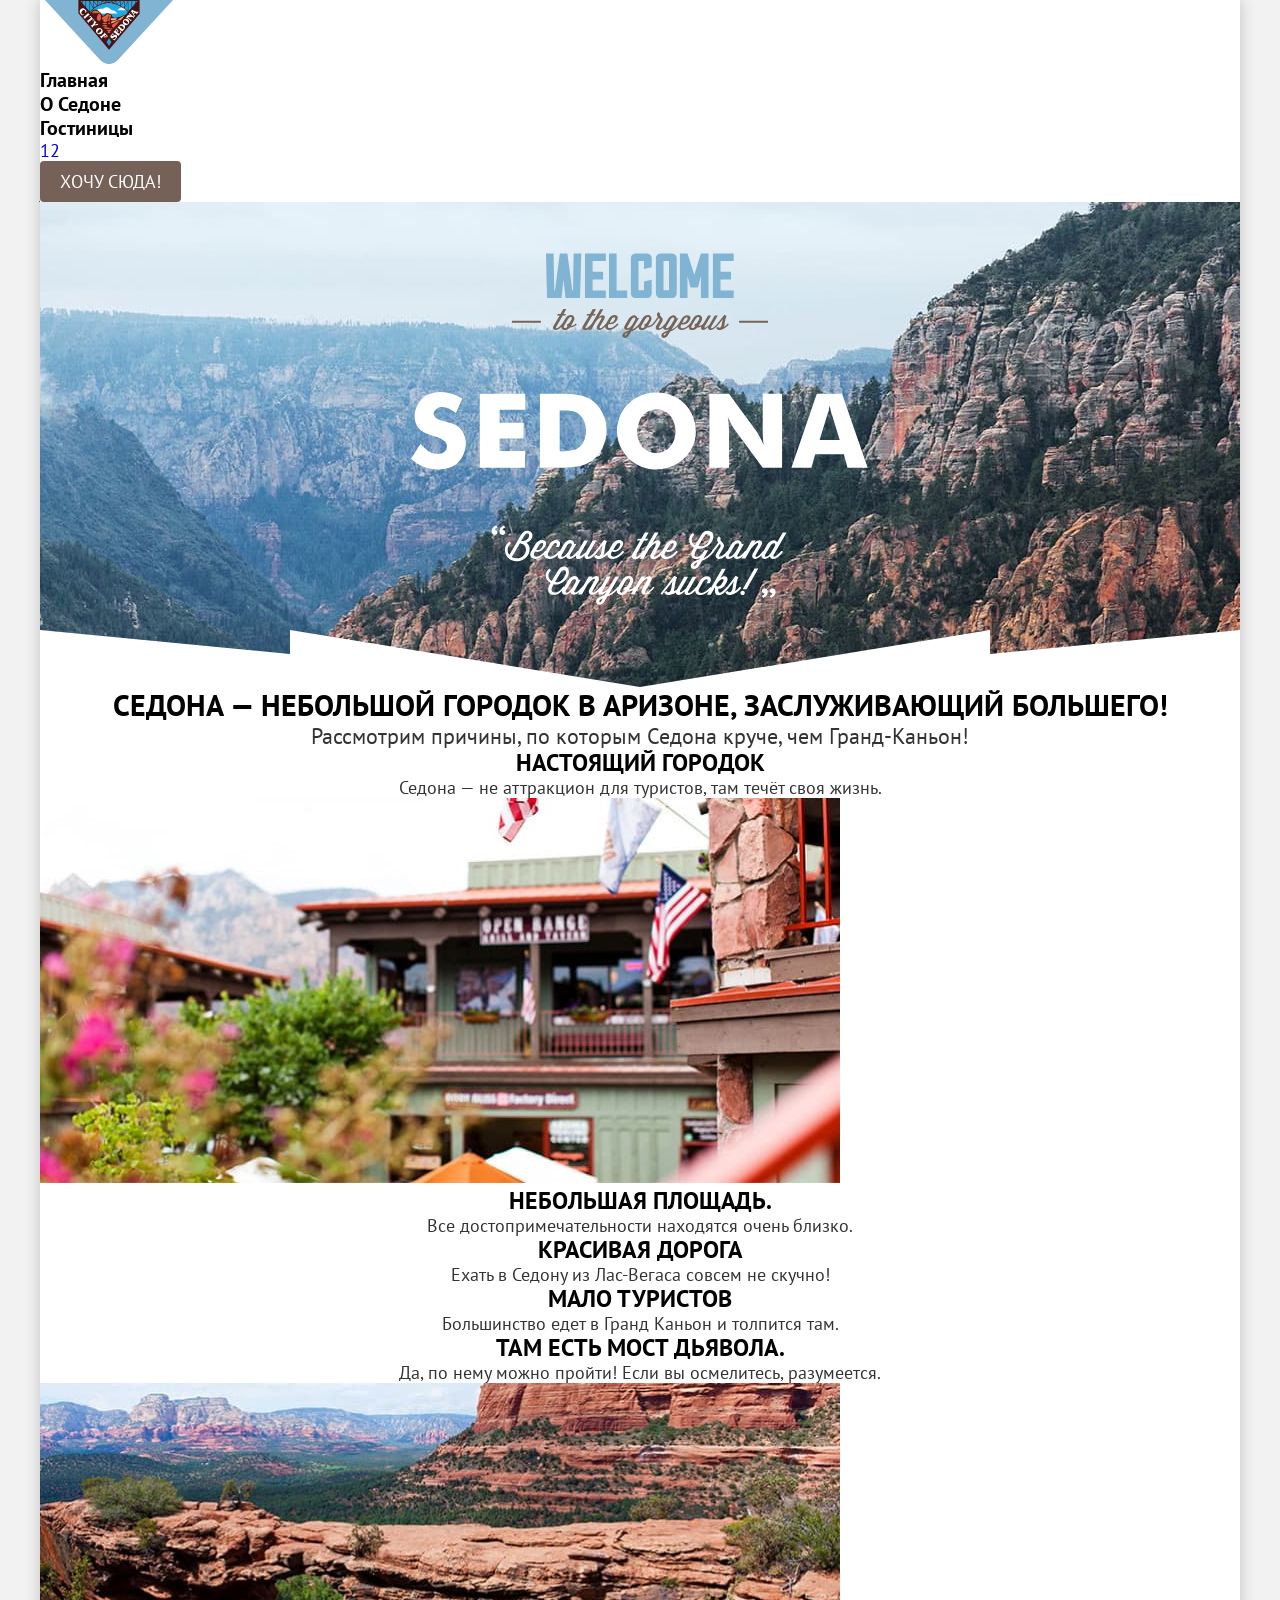
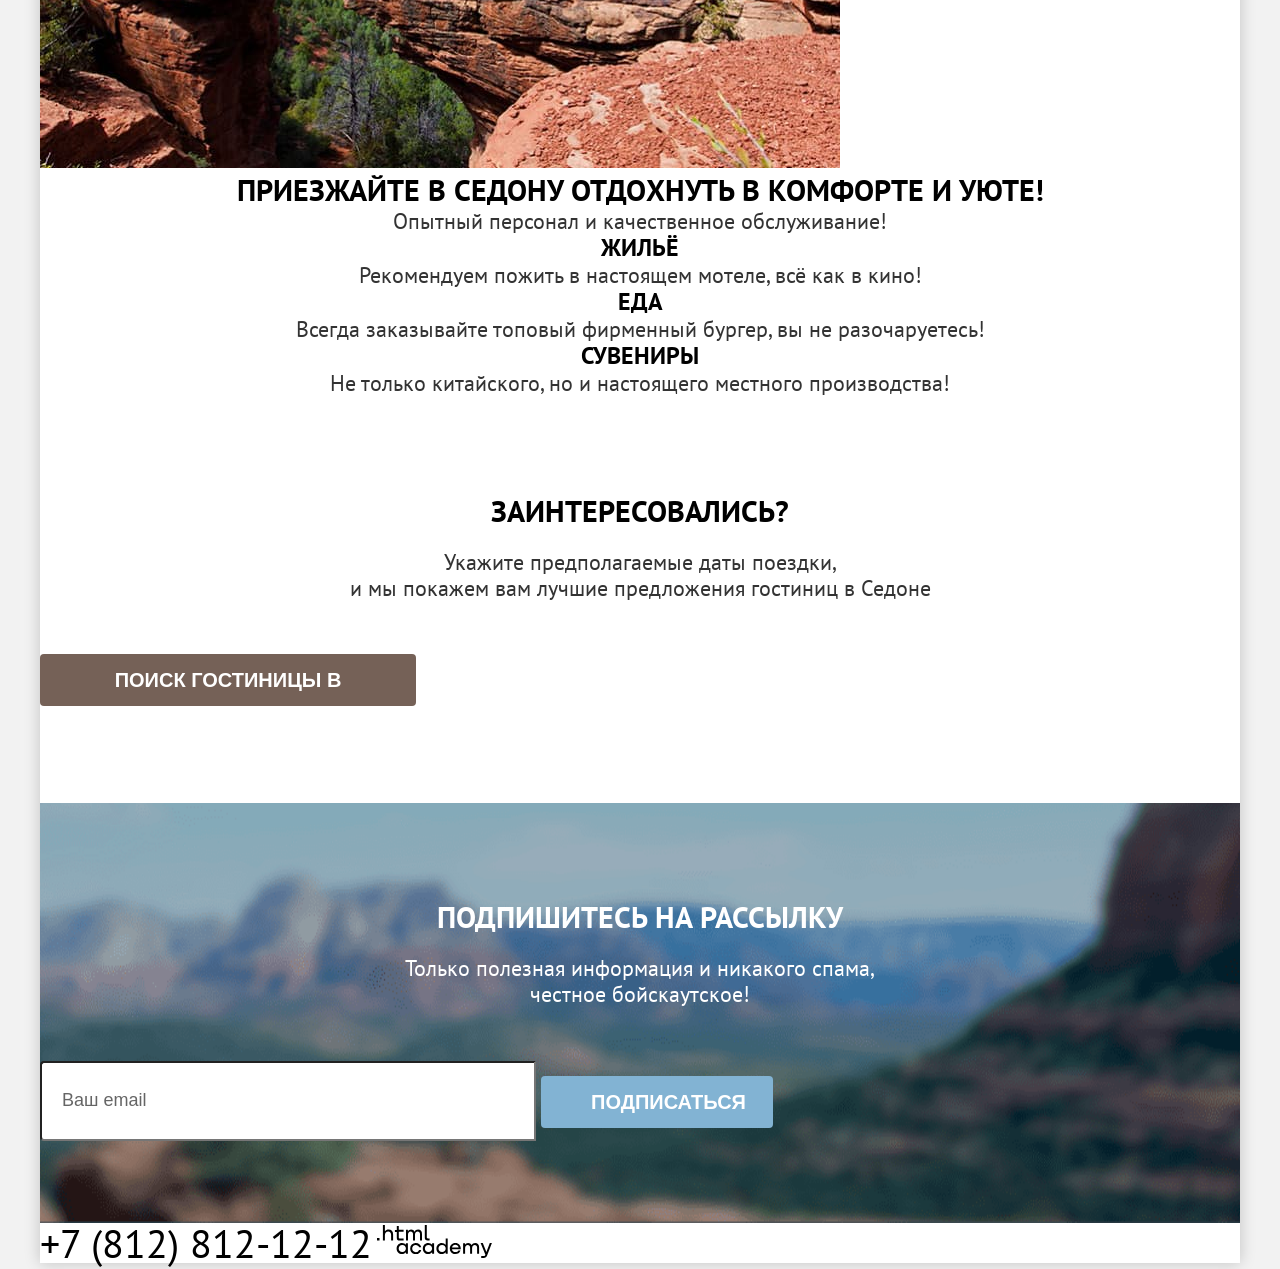
==== index.html @ 33a73e48 "Add files via upload Стилизация блоков секций hotel-search и subscribe" ====
<!DOCTYPE html>
<html lang="ru">

  <head>
    <meta charset="utf-8">
    <title>HTML Academy: Седона</title>
    <link rel="stylesheet" href="styles/styles.css">

  </head>

  <body>
    <div class="container">
      <header class="page-header">
        <a class="navigation-logo" href="index.html">
          <img src="images/logo.svg" width="138" height="64" alt="Логотип сайта.Перейти на главную страницу.">
        </a>
        <nav class="page-navigation">
          <ul class="page-navigation-list">
            <li class="page-navigation-item">
              <a href="#" class="page-navigation-link navigation-link-current">Главная</a>
            </li>
            <li class="page-navigation-item">
              <a href="#about-sedona" class="page-navigation-link"> О Седоне</a>
            </li>
            <li class="page-navigation-item">
              <a href="catalog.html" class="page-navigation-link">Гостиницы</a>
            </li>
          </ul>
        </nav>

        <nav class="page-navigation-user">
          <ul class="page-navigation-user-list">
            <li class="page-navigation-user-item">
              <a href="#" class="page-navigation-user-link">
                <span class="visually-hidden">
                  Поиск
                </span>
              </a>
            </li>
            <li class="page-navigation-user-item">
              <a href="#" class="page-navigation-user-link">
                <span class="visually-hidden">
                  Избранное
                </span>
                12 </a>
            </li>
            <li class="page-navigation-user-item">
              <a href="#" class="page-navigation-user-link button button-all">
                <span class="visually-hidden">
                  Ссылка </span> Хочу сюда!</a>
            </li>
          </ul>
        </nav>
      </header>

      <main class="main-index">
        <h1 class="visually-hidden">Туризм в городе Седона</h1>
        <section class="hero">
          <img class="hero-image" src="images/welcome.svg" width="458" height="352"
            alt="Приветствие гостей города Седона">

        </section>

        <section class="advantages" id="about-sedona">
          <h2 class="block-title"> Седона — небольшой городок в Аризоне,
            заслуживающий большего!</h2>
          <p class="advantages-intro">Рассмотрим причины, по которым Седона круче, чем Гранд-Каньон!</p>
          <ul class="advantages-list">
            <li class="advantages-item">
              <h3 class="block-subtitle">Настоящий городок</h3>
              <p class="advantages-text">Седона — не аттракцион для туристов, там течёт своя жизнь.</p>
              <img src="images/photo-1.jpg" width="800" height="385" alt="Административное здание">
            </li>
            <li class="advantages-item">
              <h3 class="block-subtitle">Небольшая
                площадь.</h3>
              <p class="advantages-text">Все достопримечательности находятся очень близко.</p>
            </li>

            <li class="advantages-item">
              <h3 class="block-subtitle">Красивая
                дорога</h3>
              <p class="advantages-text">Ехать в Седону из Лас-Вегаса совсем не скучно!</p>
            </li>

            <li class="advantages-item">
              <h3 class="block-subtitle">Мало
                туристов</h3>
              <p class="advantages-text">Большинство едет в Гранд Каньон и толпится там.</p>
            </li>

            <li class="advantages-item">
              <h3 class="block-subtitle"> Там есть
                мост дьявола.</h3>
              <p class="advantages-text">Да, по нему можно пройти! Если вы осмелитесь, разумеется.</p>
              <img src="images/photo-2.jpg" width="800" height="385" alt="Участок каньона">
            </li>
          </ul>
        </section>

        <section class="services">
          <h2 class="block-title">Приезжайте в Седону отдохнуть в комфорте и уюте!</h2>
          <p class="services-text">Опытный персонал и качественное обслуживание!</p>
          <ul class="services-list">
            <li class="services-item">
              <h3 class="block-subtitle">Жильё</h3>
              <p class="services-text">Рекомендуем пожить в настоящем мотеле,
                всё как в кино! </p>
            </li>
            <li class="services-item">
              <h3 class="block-subtitle">Еда</h3>
              <p class="services-text">Всегда заказывайте
                топовый фирменный бургер, вы не разочаруетесь! </p>
            </li>
            <li class="services-item">
              <h3 class="block-subtitle">Сувениры </h3>
              <p class="services-text">Не только китайского,
                но и настоящего местного производства! </p>
            </li>
          </ul>
        </section>

        <section class="hotel-search">
          <h2 class="block-title hotel-title">Заинтересовались?</h2>
          <p class="hotel-search-text">Укажите предполагаемые даты поездки, <br> и мы покажем вам лучшие предложения
            гостиниц
            в Седоне</p>

          <button class="open-modal button" type="button">Поиск гостиницы в Седоне</button>
        </section>

        <section class="subscribe">
          <h2 class="block-title subscribe-title">Подпишитесь на рассылку</h2>
          <p class="subscribe-text">Только полезная информация и никакого спама, <br> честное бойскаутское!</p>
          <form class="subscribe-form" action="https://echo.htmlacademy.ru/" method="post">
            <input class="form-input" type="email" name="email" placeholder="Ваш email" required>
            <button class="button button-primary" type="submit"> <span class="subscribe-button-text">Подписаться</span>
            </button>
          </form>
        </section>
      </main>

      <footer class="main-footer">
        <ul class="social-list">
          <li class="social-item">
            <a href="https://vk.com/htmlacademy"> <span class="visually-hidden">Vkontakte</span></a>
          </li>
        </ul>
        <ul class="social-list">
          <li class="social-item">
            <a href="https://t.me/htmlacademy"> <span class="visually-hidden">Telegram</span></a>
          </li>
        </ul>
        <ul class="social-list">
          <li class="social-item">
            <a href="https://www.youtube.com/user/htmlacademyru"> <span class="visually-hidden">Youtube</span></a>
          </li>
        </ul>
        <a href="tel:+78128121212" class="phone-link">
          <span class="visually-hidden">Позвонить</span>+7 (812) 812-12-12</a>
        <a href="https://htmlacademy.ru/" class="logo-link"> <span class="visually-hidden">Логотип htmlacadem</span>
          <img src="images/html_academy.svg" width="115" height="33" alt="Логотип htmlacadem"></a>

      </footer>
    </div>
  </body>

</html>
---- styles/styles.css ----
@font-face {
  font-family: "PT Sans";
  font-weight: 400;
  font-style: normal;
  src: url("../fonts/ptsans-400.woff2") format("woff2");
  font-display: swap;
}

@font-face {
  font-family: "PT Sans";
  font-weight: 700;
  font-style: normal;
  src: url("../fonts/ptsans-700.woff2") format("woff2");
  font-display: swap;
}

.visually-hidden {
  position: absolute;
  width: 1px;
  height: 1px;
  margin: -1px;
  padding: 0;
  overflow: hidden;
  border: 0;
}

.button {
  background-color: #756157;
  color: #ffffff;
  display: inline-block;
  text-decoration: none;
  border: none;
  border-radius: 4px;
  text-transform: uppercase;
  padding: 10px 20px;
}

body {
  margin: 0;
  padding: 0;
  font-family: "PT Sans", Arial, sans-serif;
  font-size: 18px;
  line-height: 21px;
  font-weight: 400;
  background-color: #f2f2f2;
}

.container {
  background-color: #ffffff;
  width: 1200px;
  margin-left: auto;
  margin-right: auto;
  box-shadow: 0 0 15px 0 rgba(0, 0, 0, 0.2);
}

.page-header {}

.navigation-logo {}

.page-navigation {}

.page-navigation-list {
  margin: 0;
  padding: 0;
  list-style: none;
  font-weight: 700;
  font-size: 20px;
  line-height: 24px;
}

.page-navigation-item {}

.page-navigation-link {
  text-decoration: none;
  color: #000000;
}

.navigation-link-current {}

.page-navigation-user {}

.page-navigation-user-list {
  margin: 0;
  padding: 0;
  list-style: none;
}

.page-navigation-user-item {}

.page-navigation-user-link {
  text-decoration: none;
}

.main-index {}

.hero {
  background-color: #2e4858;
  background-image: url("../images/divider.svg"), url("../images/index-background.jpg");
  background-size: 100% auto, cover;
  background-repeat: no-repeat;
  background-position: left 0 bottom 0, 0 0;
  padding-top: 51px;
  padding-bottom: 82px;
  min-height: 485px;
  box-sizing: border-box;
}

.hero-image {
  display: block;
  margin: 0 auto;
}

.advantages {}

.block-title {
  margin: 0;
  padding: 0;
  font-weight: 700;
  font-size: 30px;
  line-height: 36px;
  letter-spacing: 0;
  text-align: center;
  text-transform: uppercase;
  color: #000000;
}

.subscribe .block-title {}

.advantages-intro {
  margin: 0;
  padding: 0;
  list-style: none;
  font-weight: 400;
  font-size: 22px;
  line-height: 26px;
  text-align: center;
  color: #333333;
}

.advantages-list {
  margin: 0;
  padding: 0;
  list-style: none;
}

.advantages-item {}

.block-subtitle {
  margin: 0;
  padding: 0;
  list-style: none;
  font-weight: 700;
  font-size: 24px;
  line-height: 28px;
  text-align: center;
  text-transform: uppercase;
  color: #000000;
}

.advantages-text {
  margin: 0;
  padding: 0;
  list-style: none;
  font-weight: 400;
  font-size: 18px;
  line-height: 21px;
  text-align: center;
  color: #333333;
}

.services {}

.services-list {
  margin: 0;
  padding: 0;
  list-style: none;
}

.services-item {}

.services-text {
  margin: 0;
  padding: 0;
  list-style: none;
  font-weight: 400;
  font-size: 22px;
  line-height: 26px;
  text-align: center;
  color: #333333;
}

.hotel-search {
  padding: 97px 0 0;
  padding-bottom: 97px;
  ;
}

.hotel-title {
  margin: 0 0 20px;
}

.hotel-search-text {
  margin: 0 98px;
  padding-bottom: 53px;
  list-style: none;
  font-weight: 400;
  font-size: 22px;
  line-height: 26px;
  text-align: center;
  color: #333333;
}

.open-modal {
  font-weight: 700;
  font-size: 20px;
  line-height: 36px;
  text-align: center;
  vertical-align: middle;
  text-transform: uppercase;
  width: 376px;
  height: 52px;
  padding-top: 8px;
  padding-right: 50px;
  padding-bottom: 8px;
  padding-left: 50px;
  opacity: 1;
  top: 162px;
  left: 108px;
}

.subscribe {
  background-color: #2e4858;
  background-image: url("../images/subscribe.png");
  background-size: 100% 100%;
  background-repeat: no-repeat;
  background-position: 0 0;
  padding-top: 51px;
  padding-bottom: 82px;
  min-height: 415px;
  box-sizing: border-box;
}

.subscribe-title {
  padding: 45px;
  margin-bottom: -25px;
  color: #ffffff;
}

.subscribe-text {
  margin: 0;
  padding: 0;
  list-style: none;
  font-weight: 400;
  font-size: 22px;
  line-height: 26px;
  text-align: center;
  color: #ffffff;
  margin-bottom: 54px;
}

.subscribe-form {}

.form-input {
  width: 452px;
  height: 52px;
  padding-top: 12px;
  padding-right: 20px;
  padding-bottom: 12px;
  padding-left: 20px;
  opacity: 1;
  border-top-left-radius: 4px;
  border-bottom-left-radius: 4px;
  color: #f2f2f2;
}

.form-input::placeholder {
  color: #000000;
  font-size: 18px;
  line-height: 24px;
  width: 87px;
  height: 24px;
  opacity: 0.6;
}

.button-primary {
  background-color: #82b3d3;
  width: 232px;
  height: 52px;
  border-top-right-radius: 4px;
  border-bottom-right-radius: 4px;
  padding-top: 8px;
  padding-right: 50px;
  padding-bottom: 8px;
  padding-left: 50px;
  opacity: 1;
}

.subscribe-button-text {
  font-weight: 700;
  font-size: 20px;
  line-height: 36px;
  text-align: center;
  vertical-align: middle;
  text-transform: uppercase;
}

.main-footer {}

.social-list {
  margin: 0;
  padding: 0;
  list-style: none;
}

.social-item {}

.phone-link {
  font-weight: 400;
  font-size: 40px;
  line-height: 40px;
  text-align: center;
  text-transform: uppercase;
  text-decoration: none;
  color: #000000;
}

.logo-link {}
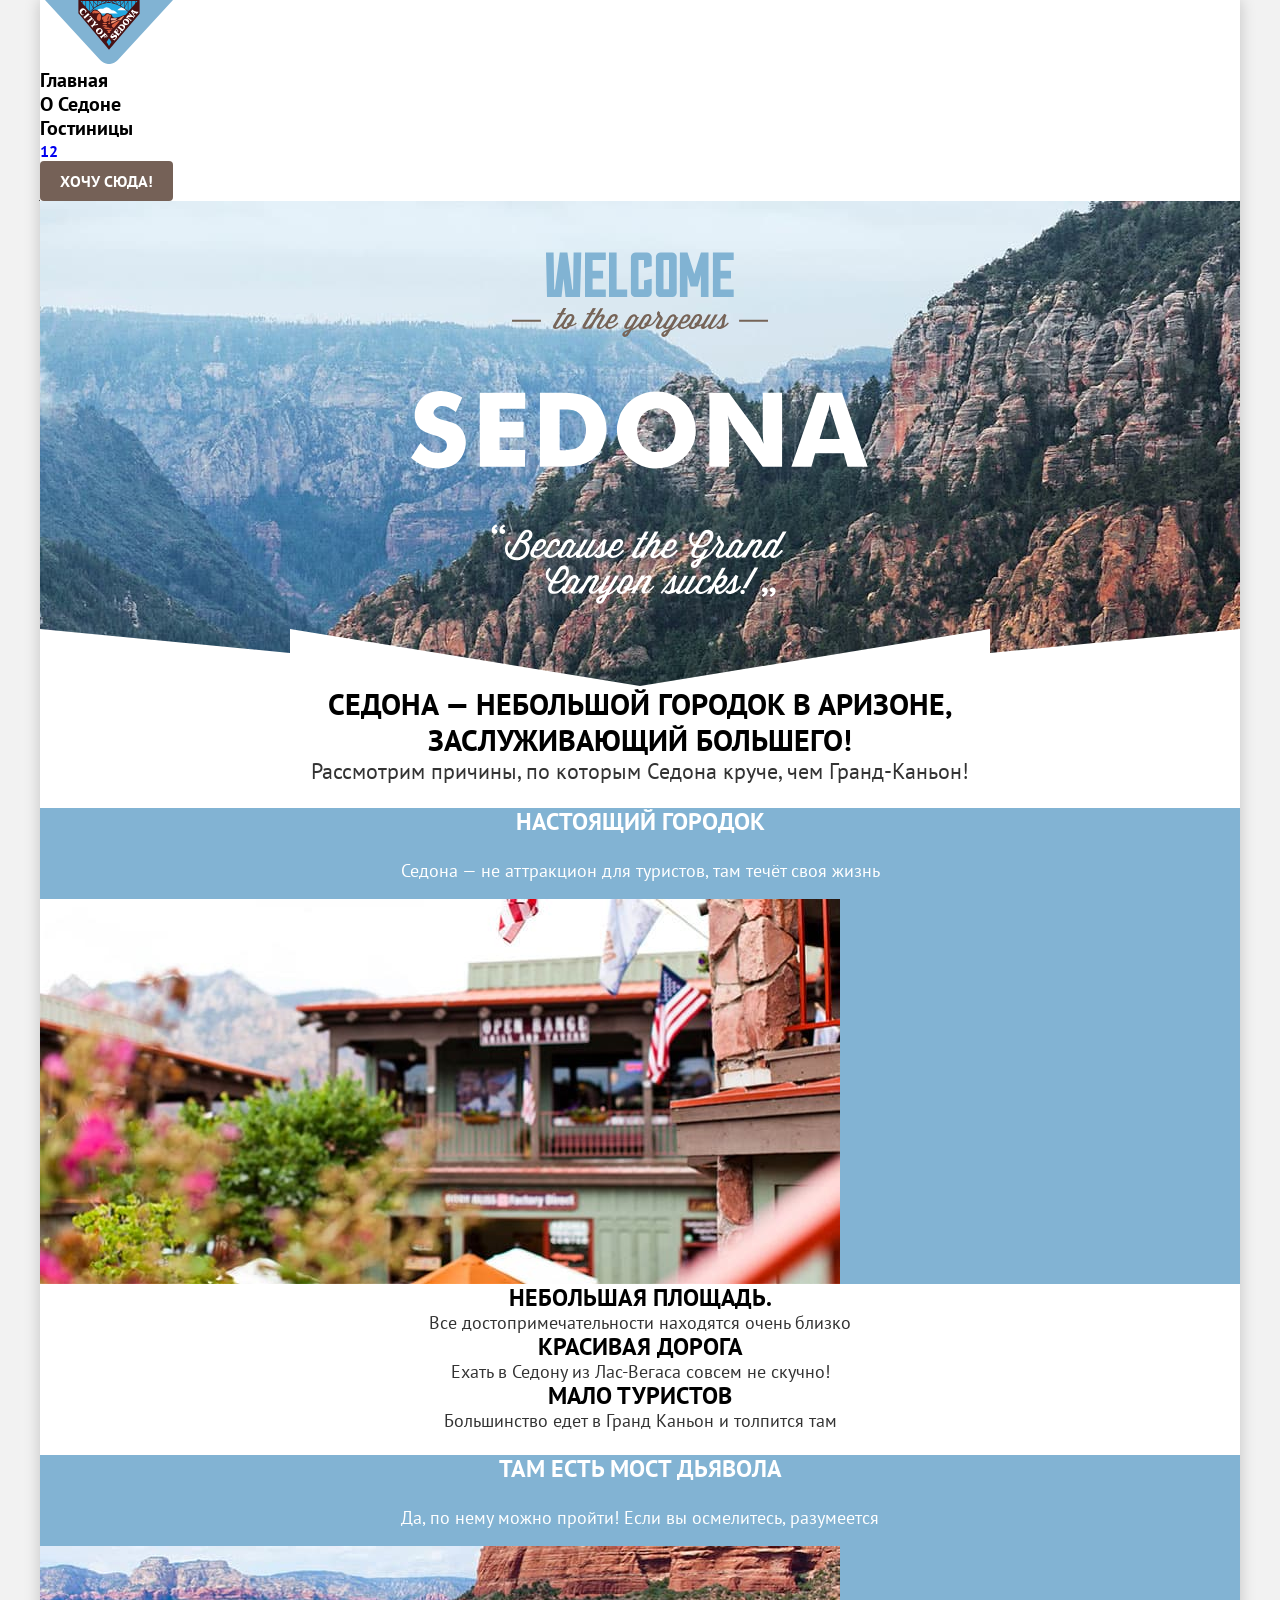
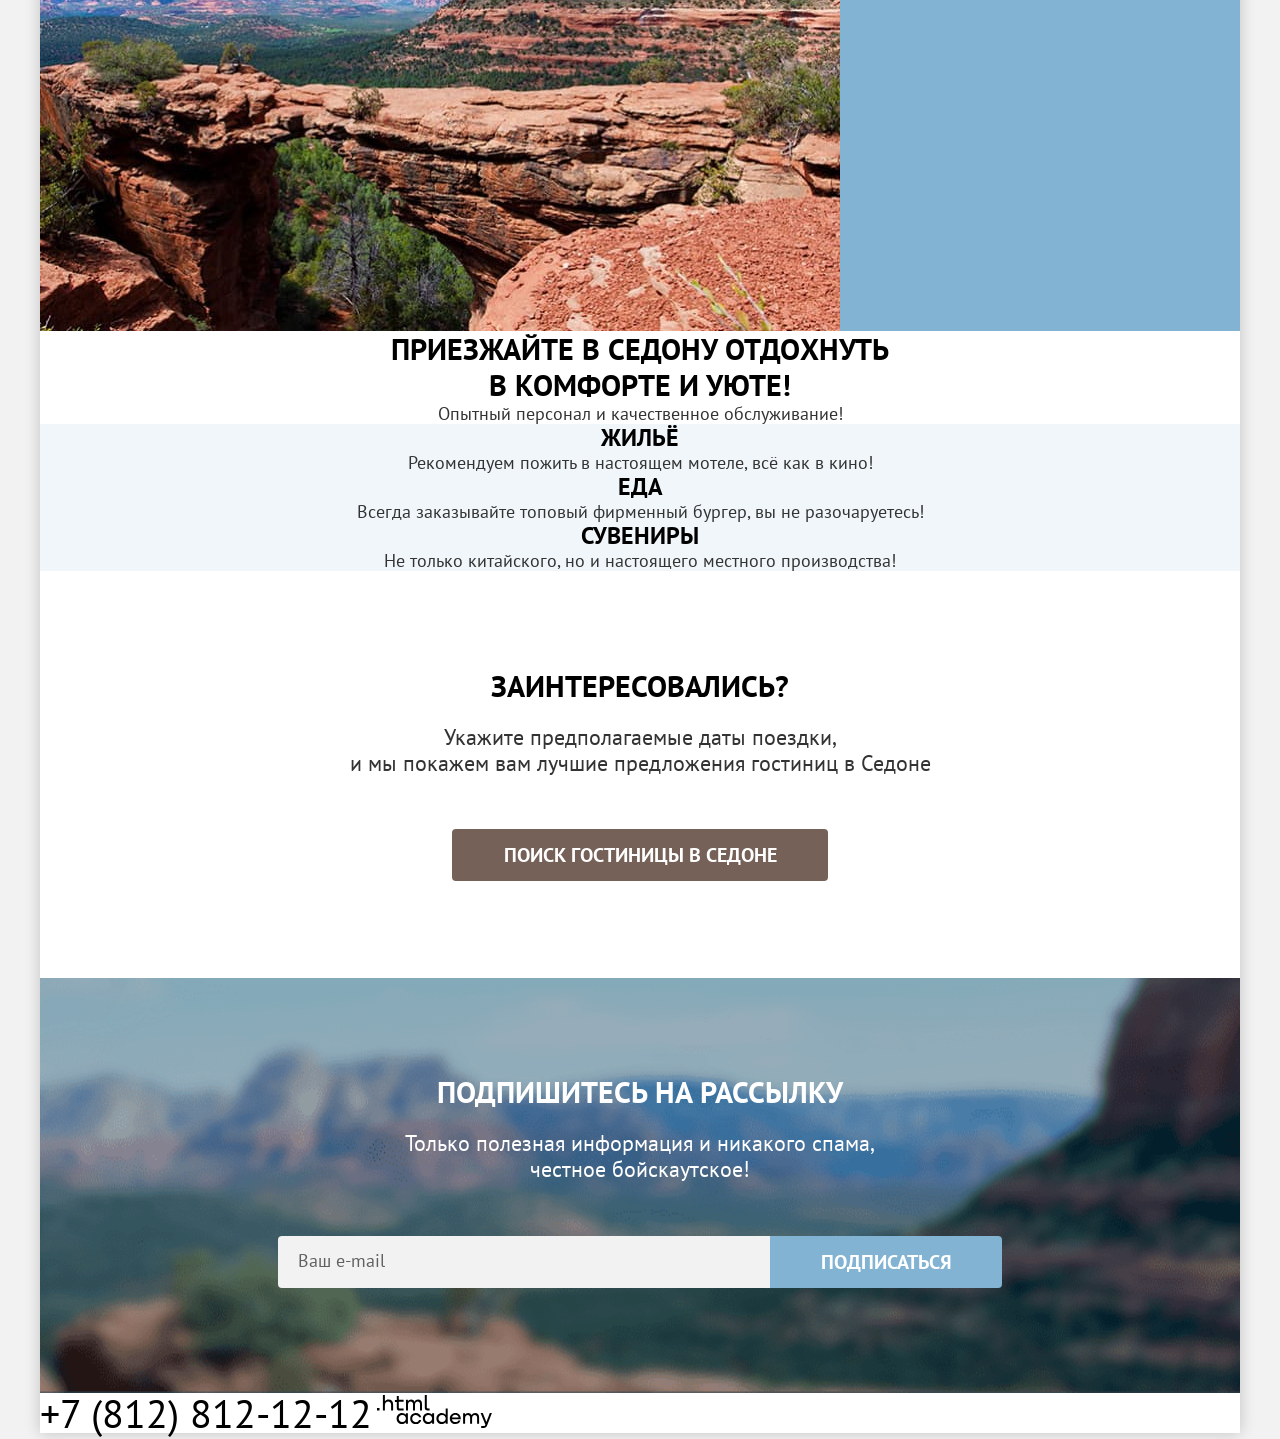
==== commit 58decf7b: "Базовая стилизация всех страниц" ====
--- a/index.html
+++ b/index.html
@@ -45,7 +45,7 @@
                 12 </a>
             </li>
             <li class="page-navigation-user-item">
-              <a href="#" class="page-navigation-user-link button button-all">
+              <a href="#" class="page-navigation-user-link button">
                 <span class="visually-hidden">
                   Ссылка </span> Хочу сюда!</a>
             </li>
@@ -53,28 +53,28 @@
         </nav>
       </header>
 
-      <main class="main-index">
+      <main class="main">
+
         <h1 class="visually-hidden">Туризм в городе Седона</h1>
         <section class="hero">
           <img class="hero-image" src="images/welcome.svg" width="458" height="352"
             alt="Приветствие гостей города Седона">
-
         </section>
 
         <section class="advantages" id="about-sedona">
-          <h2 class="block-title"> Седона — небольшой городок в Аризоне,
+          <h2 class="block-title"> Седона — небольшой городок в Аризоне, <br>
             заслуживающий большего!</h2>
           <p class="advantages-intro">Рассмотрим причины, по которым Седона круче, чем Гранд-Каньон!</p>
           <ul class="advantages-list">
-            <li class="advantages-item">
-              <h3 class="block-subtitle">Настоящий городок</h3>
-              <p class="advantages-text">Седона — не аттракцион для туристов, там течёт своя жизнь.</p>
-              <img src="images/photo-1.jpg" width="800" height="385" alt="Административное здание">
+            <li class="advantages-item-photo">
+              <h3 class="block-subtitle-photo">Настоящий городок</h3>
+              <p class="advantages-text-photo">Седона — не аттракцион для туристов, там течёт своя жизнь</p>
+              <img class="sedona-photo" src="images/photo-1.jpg" width="800" height="385" alt="Административное здание">
             </li>
             <li class="advantages-item">
               <h3 class="block-subtitle">Небольшая
                 площадь.</h3>
-              <p class="advantages-text">Все достопримечательности находятся очень близко.</p>
+              <p class="advantages-text">Все достопримечательности находятся очень близко</p>
             </li>
 
             <li class="advantages-item">
@@ -86,20 +86,20 @@
             <li class="advantages-item">
               <h3 class="block-subtitle">Мало
                 туристов</h3>
-              <p class="advantages-text">Большинство едет в Гранд Каньон и толпится там.</p>
+              <p class="advantages-text">Большинство едет в Гранд Каньон и толпится там</p>
             </li>
 
-            <li class="advantages-item">
-              <h3 class="block-subtitle"> Там есть
-                мост дьявола.</h3>
-              <p class="advantages-text">Да, по нему можно пройти! Если вы осмелитесь, разумеется.</p>
-              <img src="images/photo-2.jpg" width="800" height="385" alt="Участок каньона">
+            <li class="advantages-item-photo">
+              <h3 class="block-subtitle-photo"> Там есть
+                мост дьявола</h3>
+              <p class="advantages-text-photo">Да, по нему можно пройти! Если вы осмелитесь, разумеется</p>
+              <img class="sedona-photo" src="images/photo-2.jpg" width="800" height="385" alt="Участок каньона">
             </li>
           </ul>
         </section>
 
         <section class="services">
-          <h2 class="block-title">Приезжайте в Седону отдохнуть в комфорте и уюте!</h2>
+          <h2 class="block-title">Приезжайте в Седону отдохнуть <br> в комфорте и уюте!</h2>
           <p class="services-text">Опытный персонал и качественное обслуживание!</p>
           <ul class="services-list">
             <li class="services-item">
@@ -133,7 +133,7 @@
           <h2 class="block-title subscribe-title">Подпишитесь на рассылку</h2>
           <p class="subscribe-text">Только полезная информация и никакого спама, <br> честное бойскаутское!</p>
           <form class="subscribe-form" action="https://echo.htmlacademy.ru/" method="post">
-            <input class="form-input" type="email" name="email" placeholder="Ваш email" required>
+            <input class="form-input" type="email" name="email" placeholder="Ваш e-mail" required>
             <button class="button button-primary" type="submit"> <span class="subscribe-button-text">Подписаться</span>
             </button>
           </form>
--- a/styles/styles.css
+++ b/styles/styles.css
@@ -33,16 +33,24 @@
   border-radius: 4px;
   text-transform: uppercase;
   padding: 10px 20px;
+  text-align: center;
+  font-family: inherit;
+}
+
+html {
+  height: 100%;
 }
 
 body {
   margin: 0;
   padding: 0;
+  min-height: 100%;
   font-family: "PT Sans", Arial, sans-serif;
   font-size: 18px;
   line-height: 21px;
   font-weight: 400;
   background-color: #f2f2f2;
+  color: #000000;
 }
 
 .container {
@@ -51,6 +59,9 @@
   margin-left: auto;
   margin-right: auto;
   box-shadow: 0 0 15px 0 rgba(0, 0, 0, 0.2);
+  display: flex;
+  flex-direction: column;
+  min-height: 100vh;
 }
 
 .page-header {}
@@ -89,9 +100,17 @@
 
 .page-navigation-user-link {
   text-decoration: none;
-}
-
-.main-index {}
+  font-weight: 700;
+  font-size: 16px;
+  line-height: 20px;
+}
+
+.main,
+.main-catalog {
+  flex-grow: 1;
+}
+
+.main-container {}
 
 .hero {
   background-color: #2e4858;
@@ -124,8 +143,6 @@
   color: #000000;
 }
 
-.subscribe .block-title {}
-
 .advantages-intro {
   margin: 0;
   padding: 0;
@@ -145,6 +162,15 @@
 
 .advantages-item {}
 
+.advantages-item-photo {
+  background-color: #82b3d3;
+
+}
+
+.sedona-photo {
+  display: block;
+}
+
 .block-subtitle {
   margin: 0;
   padding: 0;
@@ -157,6 +183,15 @@
   color: #000000;
 }
 
+.block-subtitle-photo {
+  color: #ffffff;
+  font-weight: 700;
+  font-size: 24px;
+  line-height: 28px;
+  text-align: center;
+  text-transform: uppercase;
+}
+
 .advantages-text {
   margin: 0;
   padding: 0;
@@ -168,6 +203,14 @@
   color: #333333;
 }
 
+.advantages-text-photo {
+  color: #ffffff;
+  font-weight: 400;
+  font-size: 18px;
+  line-height: 21px;
+  text-align: center;
+}
+
 .services {}
 
 .services-list {
@@ -176,23 +219,78 @@
   list-style: none;
 }
 
-.services-item {}
+.services-item {
+  background-color: #83b3d31f;
+}
 
 .services-text {
   margin: 0;
   padding: 0;
   list-style: none;
   font-weight: 400;
-  font-size: 22px;
-  line-height: 26px;
+  font-size: 18px;
+  line-height: 21px;
   text-align: center;
   color: #333333;
 }
 
+.catalog-header-title {
+  font-weight: 700;
+  font-size: 60px;
+  line-height: 78px;
+}
+
+.catalog-filter-title {
+  font-weight: 700;
+  font-size: 20px;
+  line-height: 24px;
+  text-transform: capitalize;
+}
+
+.control {
+  font-weight: 400;
+  font-size: 18px;
+  line-height: 23px;
+}
+
+.catalog-filter {
+  background-color: #2e4858;
+  background-image: url("../images/background-filter.png");
+  background-size: 100% 100%;
+  background-repeat: no-repeat;
+  background-position: 0 0;
+  padding-top: 35px;
+  padding-bottom: 70px;
+  min-height: 415px;
+  box-sizing: border-box;
+  color: #ffffff;
+}
+
+.button-filter {
+  background-color: #82b3d3;
+  font-weight: 700;
+  font-size: 16px;
+  line-height: 20px;
+  font-family: inherit;
+}
+
+.button-filter.reset {
+  background-color: transparent;
+}
+
+.breadcrumbs-link {
+  font-weight: 400;
+  font-size: 16px;
+  line-height: 21px;
+  text-decoration: none;
+  color: #ffffff;
+}
+
+.breadcrumbs-item {}
+
 .hotel-search {
-  padding: 97px 0 0;
-  padding-bottom: 97px;
-  ;
+  padding: 97px 0;
+  text-align: center;
 }
 
 .hotel-title {
@@ -210,22 +308,101 @@
   color: #333333;
 }
 
+.catalog-view-switch-list,
+.product-card-list {
+  margin: 0;
+  padding: 0;
+  list-style: none;
+}
+
+
+.product-card-item a {
+  text-decoration: none;
+}
+
+.product-card-text,
+.product-card-price {
+  margin: 0;
+  padding: 0;
+  list-style: none;
+  font-weight: 400;
+  font-size: 18px;
+  line-height: 21px;
+  text-align: center;
+  color: #333333;
+}
+
+.product-card-title {
+  font-family: inherit;
+  font-weight: 700;
+  font-size: 24px;
+  line-height: 28px;
+  color: #000000;
+}
+
+.button-all {
+  font-weight: 700;
+  font-size: 16px;
+  line-height: 20px;
+  width: 140px;
+  border-radius: 4px;
+  text-align: center;
+  text-decoration: none;
+  text-transform: uppercase;
+  background-color: #756157;
+  color: #ffffff;
+  padding: 10px 20px;
+  font-family: "PT Sans";
+}
+
+.submit-add,
+.submit-remove {
+  font-weight: 700;
+  font-size: 16px;
+  line-height: 20px;
+  width: 140px;
+  border-radius: 4px;
+  text-align: center;
+  text-decoration: none;
+  text-transform: uppercase;
+  background-color: #82b3d3;
+  color: #ffffff;
+  padding: 10px 10px;
+  font-family: "PT Sans";
+  border: none;
+}
+
+.submit-add {
+  background-color: #82b3d3;
+}
+
+.submit-add:hover {
+  background-color: #6b9bc4;
+  transform: translateY(-1px);
+}
+
+.submit-remove {
+  background-color: #7db54f;
+}
+
+.submit-remove:hover {
+  background-color: #7db54f;
+  transform: translateY(-1px);
+}
+
+.pagination a {
+  text-decoration: none;
+  list-style: none;
+}
+
 .open-modal {
   font-weight: 700;
   font-size: 20px;
   line-height: 36px;
-  text-align: center;
-  vertical-align: middle;
   text-transform: uppercase;
   width: 376px;
-  height: 52px;
-  padding-top: 8px;
-  padding-right: 50px;
-  padding-bottom: 8px;
-  padding-left: 50px;
-  opacity: 1;
-  top: 162px;
-  left: 108px;
+  padding: 8px 10px;
+  font-family: inherit;
 }
 
 .subscribe {
@@ -238,6 +415,11 @@
   padding-bottom: 82px;
   min-height: 415px;
   box-sizing: border-box;
+  text-align: center;
+}
+
+.subscribe.catalog {
+  background: #ffffff;
 }
 
 .subscribe-title {
@@ -246,6 +428,10 @@
   color: #ffffff;
 }
 
+.subscribe-title-catalog {
+  color: #000000;
+}
+
 .subscribe-text {
   margin: 0;
   padding: 0;
@@ -258,19 +444,25 @@
   margin-bottom: 54px;
 }
 
-.subscribe-form {}
+.subscribe-text-catalog {
+  color: #333333;
+  font-size: 22px;
+  line-height: 26px;
+}
+
+.subscribe-form {
+  display: flex;
+  justify-content: center;
+}
 
 .form-input {
   width: 452px;
-  height: 52px;
-  padding-top: 12px;
-  padding-right: 20px;
-  padding-bottom: 12px;
-  padding-left: 20px;
-  opacity: 1;
+  padding: 12px 20px;
+  border: none;
   border-top-left-radius: 4px;
   border-bottom-left-radius: 4px;
-  color: #f2f2f2;
+  background-color: #f2f2f2;
+  font-family: inherit;
 }
 
 .form-input::placeholder {
@@ -285,23 +477,22 @@
 .button-primary {
   background-color: #82b3d3;
   width: 232px;
-  height: 52px;
+  padding: 8px 50px;
+  font-family: inherit;
+  border-radius: 0;
   border-top-right-radius: 4px;
   border-bottom-right-radius: 4px;
-  padding-top: 8px;
-  padding-right: 50px;
-  padding-bottom: 8px;
-  padding-left: 50px;
-  opacity: 1;
+}
+
+.product-card {
+  display: flex;
+  flex-direction: row;
 }
 
 .subscribe-button-text {
   font-weight: 700;
   font-size: 20px;
   line-height: 36px;
-  text-align: center;
-  vertical-align: middle;
-  text-transform: uppercase;
 }
 
 .main-footer {}
@@ -315,11 +506,8 @@
 .social-item {}
 
 .phone-link {
-  font-weight: 400;
   font-size: 40px;
   line-height: 40px;
-  text-align: center;
-  text-transform: uppercase;
   text-decoration: none;
   color: #000000;
 }
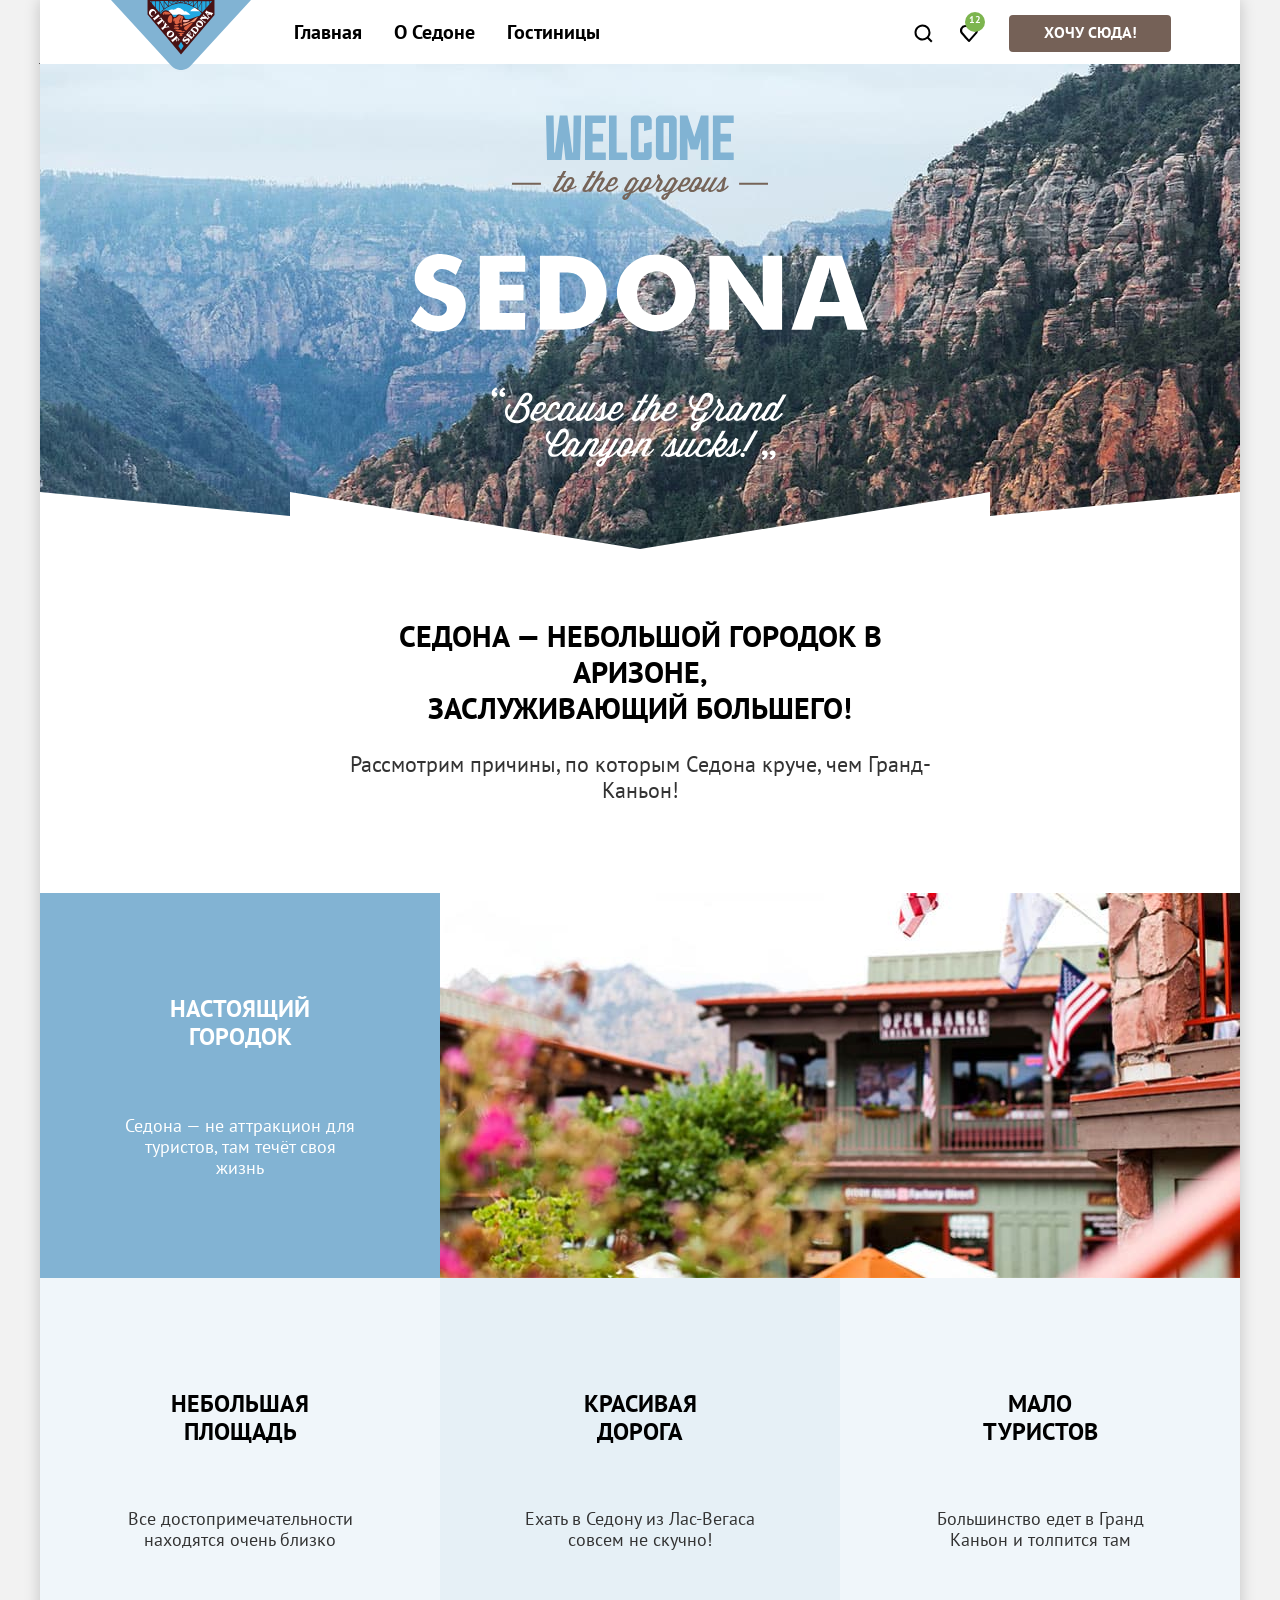
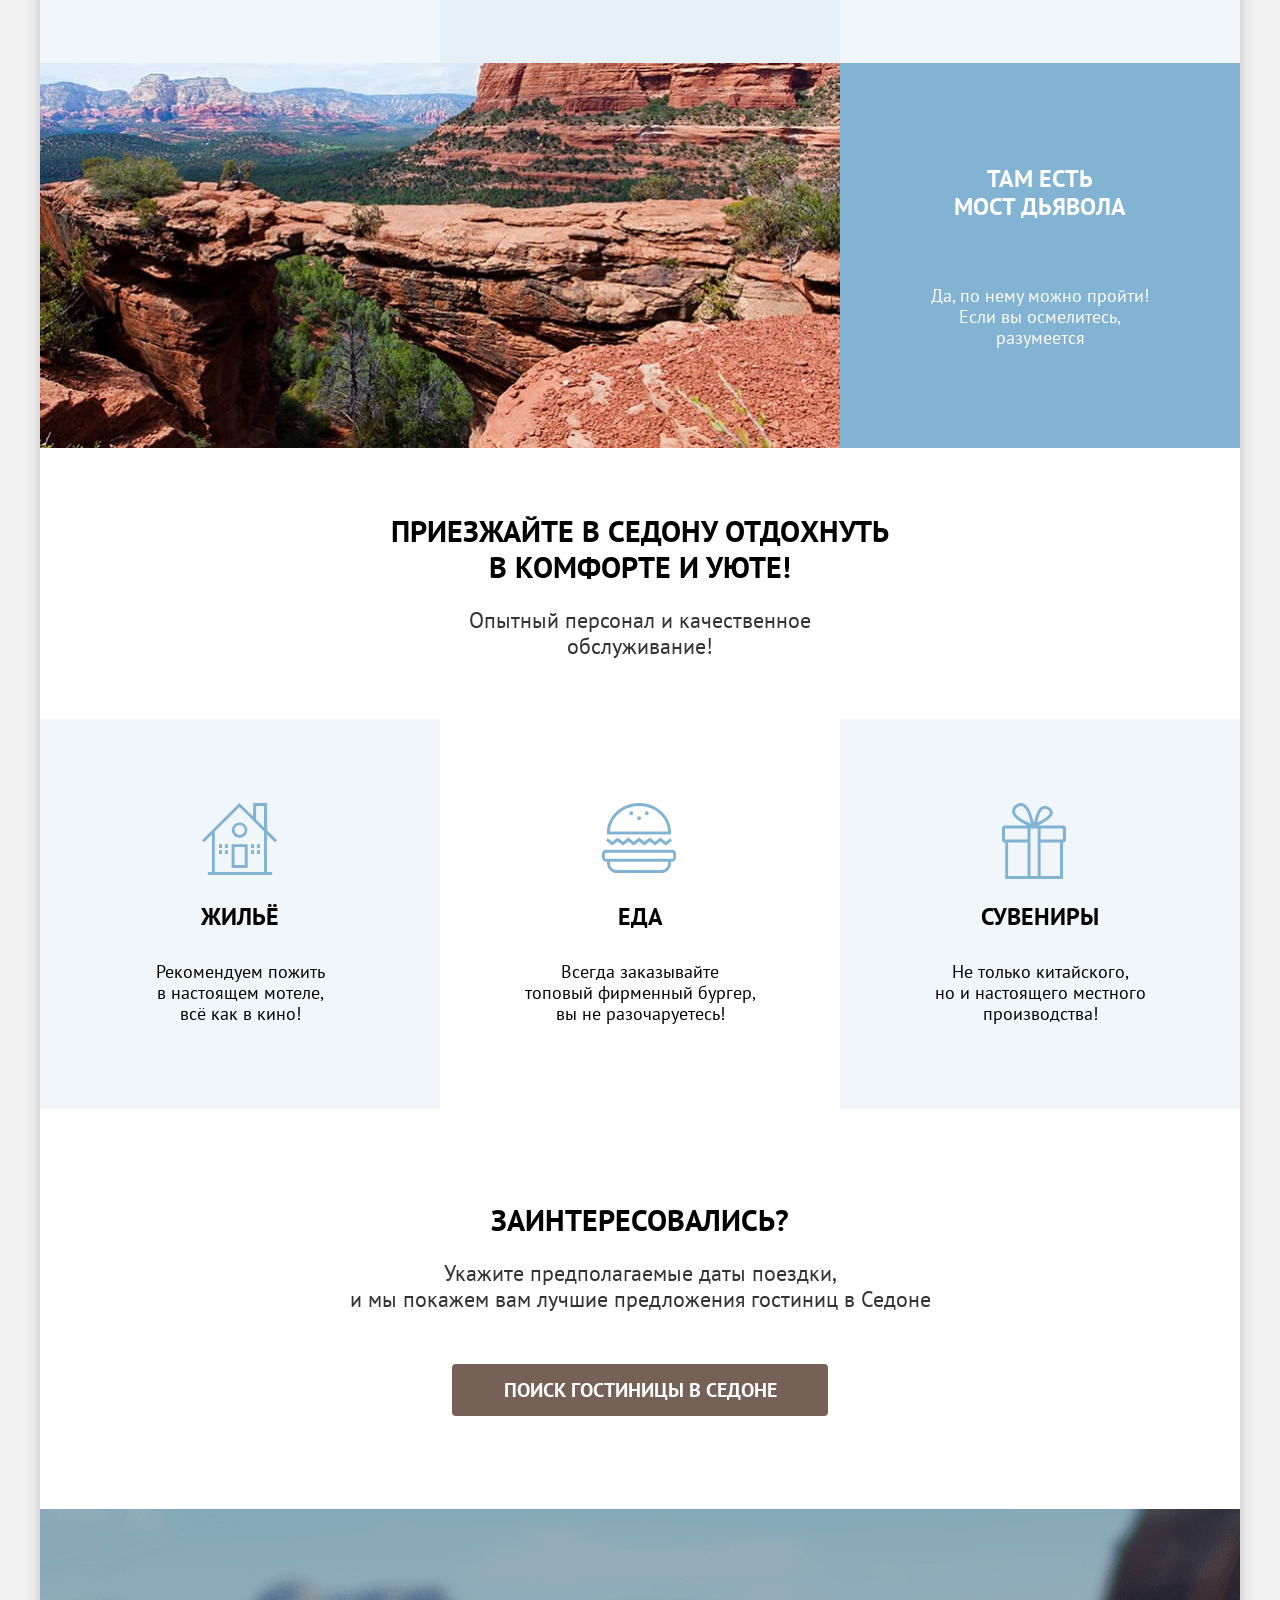
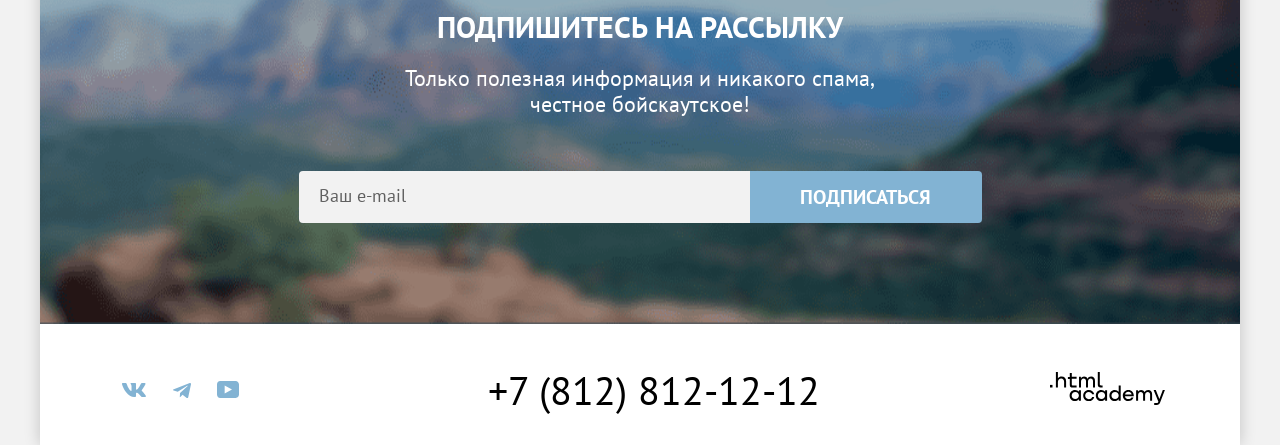
==== commit 6729a8a4: "Микросетки на флексах для всех страниц" ====
--- a/index.html
+++ b/index.html
@@ -10,44 +10,35 @@
 
   <body>
     <div class="container">
-      <header class="page-header">
+      <header class="header">
         <a class="navigation-logo" href="index.html">
-          <img src="images/logo.svg" width="138" height="64" alt="Логотип сайта.Перейти на главную страницу.">
+          <img src="images/logo.svg" width="140" height="70" alt="Логотип сайта.Перейти на главную страницу.">
         </a>
-        <nav class="page-navigation">
-          <ul class="page-navigation-list">
-            <li class="page-navigation-item">
-              <a href="#" class="page-navigation-link navigation-link-current">Главная</a>
-            </li>
-            <li class="page-navigation-item">
-              <a href="#about-sedona" class="page-navigation-link"> О Седоне</a>
-            </li>
-            <li class="page-navigation-item">
-              <a href="catalog.html" class="page-navigation-link">Гостиницы</a>
-            </li>
-          </ul>
-        </nav>
-
-        <nav class="page-navigation-user">
-          <ul class="page-navigation-user-list">
-            <li class="page-navigation-user-item">
-              <a href="#" class="page-navigation-user-link">
-                <span class="visually-hidden">
-                  Поиск
-                </span>
+        <nav class="navigation">
+          <ul class="navigation-list">
+            <li class="navigation-item">
+              <a class="navigation-link navigation-link-current" href="#">Главная</a>
+            </li>
+            <li class="navigation-item">
+              <a class="navigation-link" href="#about-sedona"> О Седоне</a>
+            </li>
+            <li class="navigation-item">
+              <a class="navigation-link" href="catalog.html">Гостиницы</a>
+            </li>
+          </ul>
+          <ul class="user-navigation">
+            <li class="user-item">
+              <a class="user-link search" href="#">
+                <span class="visually-hidden"> Поиск</span>
               </a>
             </li>
-            <li class="page-navigation-user-item">
-              <a href="#" class="page-navigation-user-link">
-                <span class="visually-hidden">
-                  Избранное
-                </span>
-                12 </a>
-            </li>
-            <li class="page-navigation-user-item">
-              <a href="#" class="page-navigation-user-link button">
-                <span class="visually-hidden">
-                  Ссылка </span> Хочу сюда!</a>
+            <li class="user-item">
+              <a class="user-link favorites" href="#">
+                <span class="visually-hidden"> Избранное</span>
+                <span class="fav"> 12 </span> </a>
+            </li>
+            <li class="user-item ">
+              <a class="user-link button wish" href="#">Хочу сюда!</a>
             </li>
           </ul>
         </nav>
@@ -58,64 +49,66 @@
         <h1 class="visually-hidden">Туризм в городе Седона</h1>
         <section class="hero">
           <img class="hero-image" src="images/welcome.svg" width="458" height="352"
-            alt="Приветствие гостей города Седона">
-        </section>
-
-        <section class="advantages" id="about-sedona">
-          <h2 class="block-title"> Седона — небольшой городок в Аризоне, <br>
+            alt="Приветствие гостей города Седона.">
+        </section>
+
+        <section class="advantages">
+          <h2 class="block-title sedona"> Седона — небольшой городок в Аризоне, <br>
             заслуживающий большего!</h2>
           <p class="advantages-intro">Рассмотрим причины, по которым Седона круче, чем Гранд-Каньон!</p>
           <ul class="advantages-list">
             <li class="advantages-item-photo">
-              <h3 class="block-subtitle-photo">Настоящий городок</h3>
-              <p class="advantages-text-photo">Седона — не аттракцион для туристов, там течёт своя жизнь</p>
-              <img class="sedona-photo" src="images/photo-1.jpg" width="800" height="385" alt="Административное здание">
-            </li>
-            <li class="advantages-item">
-              <h3 class="block-subtitle">Небольшая
-                площадь.</h3>
-              <p class="advantages-text">Все достопримечательности находятся очень близко</p>
-            </li>
-
-            <li class="advantages-item">
-              <h3 class="block-subtitle">Красивая
-                дорога</h3>
-              <p class="advantages-text">Ехать в Седону из Лас-Вегаса совсем не скучно!</p>
-            </li>
-
-            <li class="advantages-item">
-              <h3 class="block-subtitle">Мало
-                туристов</h3>
-              <p class="advantages-text">Большинство едет в Гранд Каньон и толпится там</p>
-            </li>
-
-            <li class="advantages-item-photo">
-              <h3 class="block-subtitle-photo"> Там есть
-                мост дьявола</h3>
-              <p class="advantages-text-photo">Да, по нему можно пройти! Если вы осмелитесь, разумеется</p>
-              <img class="sedona-photo" src="images/photo-2.jpg" width="800" height="385" alt="Участок каньона">
-            </li>
-          </ul>
-        </section>
-
-        <section class="services">
-          <h2 class="block-title">Приезжайте в Седону отдохнуть <br> в комфорте и уюте!</h2>
-          <p class="services-text">Опытный персонал и качественное обслуживание!</p>
-          <ul class="services-list">
-            <li class="services-item">
-              <h3 class="block-subtitle">Жильё</h3>
-              <p class="services-text">Рекомендуем пожить в настоящем мотеле,
+              <div class="advantages-photo">
+                <h3 class="block-subtitle-photo">Настоящий <br> городок</h3>
+                <p class="advantages-text-photo">Седона — не аттракцион для <br> туристов, там течёт своя <br> жизнь</p>
+              </div>
+              <img class="sedona-photo" src="images/photo-1.jpg" width="800" height="385"
+                alt="Административное здание.">
+            </li>
+            <div class="advantages-item-inner">
+              <li class="advantages-item">
+                <h3 class="block-subtitle">Небольшая <br> площадь</h3>
+                <p class="advantages-text">Все достопримечательности находятся очень близко</p>
+              </li>
+
+              <li class="advantages-item">
+                <h3 class="block-subtitle">Красивая <br> дорога</h3>
+                <p class="advantages-text">Ехать в Седону из Лас-Вегаса совсем не скучно!</p>
+              </li>
+
+              <li class="advantages-item">
+                <h3 class="block-subtitle">Мало <br> туристов</h3>
+                <p class="advantages-text">Большинство едет в Гранд Каньон и толпится там</p>
+              </li>
+            </div>
+            <li class="advantages-item-photo bridge">
+              <div class="advantages-photo devil-bridge">
+                <h3 class="block-subtitle-photo"> Там есть <br> мост дьявола</h3>
+                <p class="advantages-text-photo">Да, по нему можно пройти! <br> Если вы осмелитесь, <br> разумеется</p>
+              </div>
+              <img class="sedona-photo" src="images/photo-2.jpg" width="800" height="385" alt="Участок каньона.">
+            </li>
+          </ul>
+        </section>
+
+        <section class="service">
+          <h2 class="promo-title">Приезжайте в Седону отдохнуть <br> в комфорте и уюте!</h2>
+          <p class="advantages-intro client">Опытный персонал и качественное обслуживание!</p>
+          <ul class="service-list">
+            <li class="service-item housing">
+              <h3 class="service-title">Жильё</h3>
+              <p class="service-text">Рекомендуем пожить <br> в настоящем мотеле, <br>
                 всё как в кино! </p>
             </li>
-            <li class="services-item">
-              <h3 class="block-subtitle">Еда</h3>
-              <p class="services-text">Всегда заказывайте
-                топовый фирменный бургер, вы не разочаруетесь! </p>
-            </li>
-            <li class="services-item">
-              <h3 class="block-subtitle">Сувениры </h3>
-              <p class="services-text">Не только китайского,
-                но и настоящего местного производства! </p>
+            <li class="service-item food">
+              <h3 class="service-title ">Еда</h3>
+              <p class="service-text">Всегда заказывайте <br>
+                топовый фирменный бургер,<br> вы не разочаруетесь! </p>
+            </li>
+            <li class="service-item souvenirs">
+              <h3 class="service-title">Сувениры </h3>
+              <p class="service-text">Не только китайского,<br>
+                но и настоящего местного <br> производства! </p>
             </li>
           </ul>
         </section>
@@ -141,26 +134,89 @@
       </main>
 
       <footer class="main-footer">
-        <ul class="social-list">
-          <li class="social-item">
-            <a href="https://vk.com/htmlacademy"> <span class="visually-hidden">Vkontakte</span></a>
-          </li>
-        </ul>
-        <ul class="social-list">
-          <li class="social-item">
-            <a href="https://t.me/htmlacademy"> <span class="visually-hidden">Telegram</span></a>
-          </li>
-        </ul>
-        <ul class="social-list">
-          <li class="social-item">
-            <a href="https://www.youtube.com/user/htmlacademyru"> <span class="visually-hidden">Youtube</span></a>
-          </li>
-        </ul>
-        <a href="tel:+78128121212" class="phone-link">
-          <span class="visually-hidden">Позвонить</span>+7 (812) 812-12-12</a>
-        <a href="https://htmlacademy.ru/" class="logo-link"> <span class="visually-hidden">Логотип htmlacadem</span>
-          <img src="images/html_academy.svg" width="115" height="33" alt="Логотип htmlacadem"></a>
-
+        <div class="footer-container">
+
+          <ul class="social-list">
+            <li class="social-item">
+              <a class="vkontakte" href="https://vk.com/htmlacademy">
+                <svg width="24" height="14" viewBox="0 0 24 14" fill="none" xmlns="http://www.w3.org/2000/svg">
+                  <path fill-rule="evenodd" clip-rule="evenodd"
+                    d="M23.45 0.948C23.616 0.402 23.45 0 22.655 0H20.03C19.362 0 19.054 0.347 18.887 0.73C18.887 0.73 17.552 3.926 15.661 6.002C15.049 6.604 14.771 6.795 14.437 6.795C14.27 6.795 14.019 6.604 14.019 6.057V0.948C14.019 0.292 13.835 0 13.279 0H9.151C8.734 0 8.483 0.304 8.483 0.593C8.483 1.214 9.429 1.358 9.526 3.106V6.904C9.526 7.737 9.373 7.888 9.039 7.888C8.149 7.888 5.984 4.677 4.699 1.003C4.45 0.288 4.198 0 3.527 0H0.9C0.15 0 0 0.347 0 0.73C0 1.412 0.89 4.8 4.145 9.281C6.315 12.341 9.37 14 12.153 14C13.822 14 14.028 13.632 14.028 12.997V10.684C14.028 9.947 14.186 9.8 14.715 9.8C15.105 9.8 15.772 9.992 17.33 11.467C19.11 13.216 19.403 14 20.405 14H23.03C23.78 14 24.156 13.632 23.94 12.904C23.702 12.18 22.852 11.129 21.725 9.882C21.113 9.172 20.195 8.407 19.916 8.024C19.527 7.533 19.638 7.314 19.916 6.877C19.916 6.877 23.116 2.451 23.449 0.948H23.45Z"
+                    fill="currentColor" />
+                </svg>
+
+                <span class="visually-hidden">Vkontakte</span></a>
+            </li>
+            <li class="social-item">
+              <a class="telegram" href="https://t.me/htmlacademy">
+                <svg width="18" height="16" viewBox="0 0 18 16" fill="none" xmlns="http://www.w3.org/2000/svg">
+                  <path
+                    d="M16.785 0.0992597L0.840489 6.24776C-0.247661 6.68481 -0.241365 7.29184 0.640845 7.56253L4.73445 8.83953L14.2058 2.8637C14.6537 2.59121 15.0629 2.7378 14.7265 3.03636L7.05283 9.96185H7.05103L7.05283 9.96275L6.77045 14.1823C7.18413 14.1823 7.36669 13.9925 7.59871 13.7686L9.58705 11.8351L13.7229 14.89C14.4855 15.31 15.0332 15.0941 15.2229 14.1841L17.9379 1.38885C18.2158 0.274623 17.5126 -0.229883 16.785 0.0992597Z"
+                    fill="currentColor" />
+                </svg>
+                <span class="visually-hidden">Telegram</span></a>
+            </li>
+            <li class="social-item">
+              <a class="youtube" href="https://www.youtube.com/user/htmlacademyru">
+                <svg width="22" height="17" viewBox="0 0 22 17" fill="none" xmlns="http://www.w3.org/2000/svg">
+                  <path
+                    d="M18.607 0H3.17413C1.31343 0 0 1.59375 0 3.4V13.4937C0 15.4062 1.31343 17 3.17413 17H18.8259C20.4677 17 22 15.4062 22 13.6V3.4C21.7811 1.59375 20.4677 0 18.607 0ZM7.66169 12.5375V4.4625L14.995 8.5L7.66169 12.5375Z"
+                    fill="currentColor" />
+                </svg>
+                <span class="visually-hidden">Youtube</span></a>
+            </li>
+          </ul>
+
+          <ul class="phone">
+            <li>
+              <a href="tel:+78128121212" class="phone-link">
+
+                <span class="visually-hidden">Позвонить</span>+7 (812) 812-12-12</a>
+            </li>
+          </ul>
+          <ul class="logo">
+            <li> <a href="https://htmlacademy.ru/" class="logo-link"> <span class="visually-hidden">Логотип
+                  htmlacadem</span>
+                <svg width="115" height="33" viewBox="0 0 115 33" role="img" aria-label="HTML Academy" fill="none"
+                  xmlns="http://www.w3.org/2000/svg">
+                  <path d="M0 12.9V15.5H2.5V12.9H0Z" fill="currentColor" />
+                  <path
+                    d="M11.6 4.5C10 4.5 8.8 5.2 8 6.2H7.9V0H5.9V15.5H7.9V10.2C7.9 8.1 9.2 6.6 11.2 6.6C13 6.6 14.1 8 14.1 9.8V15.5H16.1V9.4C16.2 6.4 14.3 4.5 11.6 4.5Z"
+                    fill="currentColor" />
+                  <path
+                    d="M26.6 4.8H21.8V1.1H19.8V4.9H17.9V6.9H19.8V12.9C19.8 14.6 20.8 15.6 22.5 15.6H26.6V13.6H22.9C22.2 13.6 21.8 13.2 21.8 12.5V6.8H26.6V4.8Z"
+                    fill="currentColor" />
+                  <path
+                    d="M41.1 4.6C39.5 4.6 38.2 5.4 37.6 6.7H37.5C36.9 5.5 35.7 4.6 34.1 4.6C32.7 4.6 31.6 5.4 31 6.4H30.9V4.8H29V15.4H31V10C31 8 32 6.5 33.6 6.5C35.1 6.5 36 7.5 36 9.1V15.4H38V9.8C38 7.4 39.4 6.5 40.6 6.5C42.1 6.5 43 7.5 43 9.1V15.4H45V8.9C45.1 6.4 43.6 4.6 41.1 4.6Z"
+                    fill="currentColor" />
+                  <path
+                    d="M47.8 12.7C47.8 14.4 48.8 15.4 50.6 15.4H52.6V13.4H50.9C50.2 13.4 49.8 13 49.8 12.3V0H47.8V12.7Z"
+                    fill="currentColor" />
+                  <path
+                    d="M28.9 19.7C28 18.6 26.7 17.9 25 17.9C21.9 17.9 19.6 20.2 19.6 23.5C19.6 26.8 21.9 29.1 25 29.1C26.8 29.1 28 28.3 28.8 27.2H28.9V28.8H30.9V18.2H28.9V19.7ZM25.3 27.1C23.1 27.1 21.7 25.5 21.7 23.5C21.7 21.5 23.1 19.9 25.3 19.9C27.5 19.9 28.9 21.5 28.9 23.5C28.9 25.4 27.5 27.1 25.3 27.1Z"
+                    fill="currentColor" />
+                  <path
+                    d="M44.2 22C43.7 19.6 41.6 17.9 38.8 17.9C35.4 17.9 33.2 20.4 33.2 23.5C33.2 26.6 35.4 29.1 38.8 29.1C41.6 29.1 43.7 27.3 44.2 24.9H42.1C41.7 26.2 40.4 27.2 38.8 27.2C36.6 27.2 35.2 25.6 35.2 23.6C35.2 21.6 36.6 20 38.8 20C40.4 20 41.6 21 42.1 22.2H44.2V22Z"
+                    fill="currentColor" />
+                  <path
+                    d="M55.1 19.7C54.2 18.6 52.9 17.9 51.2 17.9C48.1 17.9 45.8 20.2 45.8 23.5C45.8 26.8 48.1 29.1 51.2 29.1C53 29.1 54.2 28.3 55 27.2H55.1V28.8H57.1V18.2H55.1V19.7ZM51.5 27.1C49.3 27.1 47.9 25.5 47.9 23.5C47.9 21.5 49.3 19.9 51.5 19.9C53.7 19.9 55.1 21.5 55.1 23.5C55.1 25.4 53.6 27.1 51.5 27.1Z"
+                    fill="currentColor" />
+                  <path
+                    d="M68.7 19.8C67.8 18.7 66.5 17.9 64.8 17.9C61.7 17.9 59.4 20.2 59.4 23.5C59.4 26.8 61.6 29.1 64.8 29.1C66.5 29.1 67.8 28.3 68.6 27.3H68.7V28.8H70.7V13.4H68.7V19.8ZM65.1 27.1C62.9 27.1 61.5 25.5 61.5 23.5C61.5 21.5 62.9 19.9 65.1 19.9C67.3 19.9 68.7 21.5 68.7 23.5C68.6 25.5 67.2 27.1 65.1 27.1Z"
+                    fill="currentColor" />
+                  <path
+                    d="M78.3 17.9C75 17.9 72.8 20.4 72.8 23.5C72.8 26.5 74.9 29.1 78.3 29.1C80.8 29.1 82.8 27.8 83.5 25.5H81.4C80.9 26.5 79.8 27.1 78.4 27.1C76.5 27.1 75.1 25.8 75 24.2H83.8C84 20.6 81.8 17.9 78.3 17.9ZM78.3 19.8C80 19.8 81.3 20.8 81.6 22.4H75.1C75.4 20.9 76.6 19.8 78.3 19.8Z"
+                    fill="currentColor" />
+                  <path
+                    d="M98.2 17.9C96.6 17.9 95.3 18.7 94.6 19.9H94.5C93.9 18.7 92.7 17.9 91.1 17.9C89.7 17.9 88.6 18.6 88 19.7V18.2H86.1V28.8H88.1V23.4C88.1 21.4 89.1 20 90.7 19.9C92.2 19.9 93.1 20.9 93.1 22.5V28.8H95.1V23.2C95.1 20.8 96.5 19.9 97.7 19.9C99.2 19.9 100.1 20.9 100.1 22.5V28.8H102.1V22.3C102.2 19.7 100.7 17.9 98.2 17.9Z"
+                    fill="currentColor" />
+                  <path
+                    d="M109.4 27L105.8 18.1H103.6L108.4 29.7C108.1 30.6 107.7 30.9 106.7 30.9H104.2V32.9H106.7C108.5 32.9 109.5 32.1 110.2 30.3L114.9 18.1H112.8L109.4 27Z"
+                    fill="currentColor" />
+                </svg>
+              </a> </li>
+          </ul>
+        </div>
       </footer>
     </div>
   </body>
--- a/styles/styles.css
+++ b/styles/styles.css
@@ -64,46 +64,146 @@
   min-height: 100vh;
 }
 
-.page-header {}
-
-.navigation-logo {}
-
-.page-navigation {}
-
-.page-navigation-list {
+.header {
+  position: relative;
+  padding-left: 238px;
+  padding-right: 69px;
+}
+
+.navigation-logo {
+  position: absolute;
+  top: 0;
+  left: 71px;
+}
+
+.navigation {
+  display: flex;
+  justify-content: space-between;
+  align-items: flex-start;
+}
+
+.navigation-list {
   margin: 0;
   padding: 0;
   list-style: none;
   font-weight: 700;
   font-size: 20px;
   line-height: 24px;
-}
-
-.page-navigation-item {}
-
-.page-navigation-link {
+  width: 500px;
+  display: flex;
+  flex-wrap: wrap;
+
+}
+
+.navigation-item {
+  flex-wrap: wrap;
+}
+
+.card-link:hover,
+.product-card-title:hover,
+.navigation-link:hover,
+.search:hover,
+.favorites:hover {
+  color: #756157;
+}
+
+.card-link:focus,
+.product-card-title:focus,
+.navigation-link:focus,
+.search:focus,
+.favorites:focus {
+  color: #756157;
+}
+
+.card-link:active,
+.product-card-title:active,
+.navigation-link:active,
+.search:active,
+.favorites:active {
+  color: rgba(117, 97, 87, 0.302);
+}
+
+.navigation-link {
   text-decoration: none;
   color: #000000;
+  display: block;
+  padding: 20px 16px;
 }
 
 .navigation-link-current {}
 
-.page-navigation-user {}
-
-.page-navigation-user-list {
-  margin: 0;
-  padding: 0;
-  list-style: none;
-}
-
-.page-navigation-user-item {}
-
-.page-navigation-user-link {
+.user-navigation {
+  margin: 0;
+  padding: 15px 0 12px 0;
+  list-style: none;
+  display: flex;
+  width: 380px;
+  flex-wrap: wrap;
+  justify-content: flex-end;
+  gap: 10px;
+}
+
+.user-item {}
+
+.user-link {
   text-decoration: none;
   font-weight: 700;
   font-size: 16px;
   line-height: 20px;
 }
+
+.search {
+  display: block;
+  height: 36px;
+  width: 36px;
+  background-image: url("../images/header/search.svg");
+  background-repeat: no-repeat;
+  background-position: center;
+}
+
+.favorites {
+  display: block;
+  height: 36px;
+  width: 36px;
+  background-image: url("../images/header/favorites.svg");
+  background-repeat: no-repeat;
+  background-position: center;
+  position: relative;
+}
+
+.fav {
+  font-size: 10px;
+  line-height: 10px;
+  background-color: #7db54f;
+  min-width: 20px;
+  min-height: 20px;
+  border-radius: 10px;
+  color: #ffffff;
+  text-decoration: none;
+  padding: 3px 2px;
+  box-sizing: border-box;
+  position: absolute;
+  right: 2px;
+  top: -3px;
+  display: flex;
+  justify-content: center;
+  text-align: center;
+
+}
+
+
+.wish {
+  font-weight: 700;
+  font-size: 16px;
+  line-height: 20px;
+  text-align: center;
+  min-width: 162px;
+  max-width: 300px;
+  box-sizing: border-box;
+  padding: 7px 5px 10px;
+  margin-left: 12px;
+}
+
 
 .main,
 .main-catalog {
@@ -129,22 +229,40 @@
   margin: 0 auto;
 }
 
-.advantages {}
-
-.block-title {
-  margin: 0;
+.advantages {
+  padding: 69px 0 0;
+}
+
+.promo-title {
+  margin: 0 auto 22px;
   padding: 0;
   font-weight: 700;
   font-size: 30px;
   line-height: 36px;
-  letter-spacing: 0;
   text-align: center;
   text-transform: uppercase;
   color: #000000;
+  width: 550px;
+}
+
+.block-title {
+  margin: 0 auto 25px;
+  padding: 0;
+  font-weight: 700;
+  font-size: 30px;
+  line-height: 36px;
+  text-align: center;
+  text-transform: uppercase;
+  color: #000000;
+  width: 550px;
+}
+
+.sedona {
+  width: 620px;
 }
 
 .advantages-intro {
-  margin: 0;
+  margin: 0 auto 90px;
   padding: 0;
   list-style: none;
   font-weight: 400;
@@ -152,6 +270,12 @@
   line-height: 26px;
   text-align: center;
   color: #333333;
+  width: 651px;
+}
+
+.advantages-intro.client {
+  width: 490px;
+  margin-bottom: 60px;
 }
 
 .advantages-list {
@@ -160,11 +284,36 @@
   list-style: none;
 }
 
-.advantages-item {}
+.advantages-item {
+  width: 400px;
+  background-color: rgba(131, 179, 211, 0.122);
+}
+
+.advantages-item:nth-child(odd) {
+  background-color: rgba(131, 179, 211, 0.122);
+}
+
+.advantages-item:nth-child(even) {
+  background-color: rgba(131, 179, 211, 0.2);
+}
 
 .advantages-item-photo {
   background-color: #82b3d3;
-
+  display: flex;
+  flex-direction: row;
+  flex-wrap: nowrap;
+  justify-content: flex-start;
+}
+
+.advantages-item-photo.bridge {
+  flex-direction: row-reverse;
+}
+
+.advantages-photo {
+  display: flex;
+  flex-direction: column;
+  justify-content: start;
+  flex: 1;
 }
 
 .sedona-photo {
@@ -172,8 +321,9 @@
 }
 
 .block-subtitle {
-  margin: 0;
-  padding: 0;
+  margin: 112px auto 62px;
+  padding: 0;
+  width: 230px;
   list-style: none;
   font-weight: 700;
   font-size: 24px;
@@ -184,6 +334,8 @@
 }
 
 .block-subtitle-photo {
+  margin: 0 0 64px 0;
+  padding: 102px 0 0;
   color: #ffffff;
   font-weight: 700;
   font-size: 24px;
@@ -204,6 +356,8 @@
 }
 
 .advantages-text-photo {
+  margin: 0;
+  padding: 0;
   color: #ffffff;
   font-weight: 400;
   font-size: 18px;
@@ -211,40 +365,105 @@
   text-align: center;
 }
 
-.services {}
-
-.services-list {
-  margin: 0;
-  padding: 0;
-  list-style: none;
-}
-
-.services-item {
-  background-color: #83b3d31f;
-}
-
-.services-text {
-  margin: 0;
+.service {
+  margin: 0 0 0 0;
+  padding: 65px 0 0 0;
+}
+
+.advantages-item-inner,
+.service-list {
+  margin: 0;
+  padding: 0;
+  list-style: none;
+  display: flex;
+  flex-direction: row;
+  flex-wrap: wrap;
+}
+
+.service-item {
+  background-color: #ffffff;
+  width: 400px;
+  padding: 184px 0 0;
+  text-align: center;
+}
+
+.service-item:nth-child(odd) {
+  background-color: rgba(131, 179, 211, 0.122);
+}
+
+.service-item:nth-child(even) {
+  background-color: rgb(255, 255, 255);
+}
+
+.housing {
+  background-image: url("../images/service/housing.svg");
+  background-repeat: no-repeat;
+  background-position: 162px 84px;
+}
+
+.food {
+  background-image: url("../images/service/food.svg");
+  background-repeat: no-repeat;
+  background-position: 162px 84px;
+}
+
+.souvenirs {
+  background-image: url("../images/service/souvenirs.svg");
+  background-repeat: no-repeat;
+  background-position: 162px 84px;
+}
+
+
+.service-title {
+  margin: 0 0 30px;
+  padding: 0;
+  font-weight: 700;
+  font-size: 24px;
+  line-height: 28px;
+  text-transform: uppercase;
+}
+
+.service-text {
+  margin: 0 0 85px;
+  padding: 0;
+}
+
+.advantages-text {
+  margin: 29px auto 113px;
   padding: 0;
   list-style: none;
   font-weight: 400;
   font-size: 18px;
   line-height: 21px;
-  text-align: center;
   color: #333333;
-}
+  width: 230px;
+}
+
 
 .catalog-header-title {
   font-weight: 700;
   font-size: 60px;
   line-height: 78px;
-}
+  margin: 0;
+  padding: 0;
+}
+
+.breadcrumbs {
+  display: flex;
+  justify-content: flex-start;
+}
+
+.catalog-products {}
 
 .catalog-filter-title {
   font-weight: 700;
   font-size: 20px;
   line-height: 24px;
   text-transform: capitalize;
+}
+
+.filter {
+  display: flex;
 }
 
 .control {
@@ -259,11 +478,14 @@
   background-size: 100% 100%;
   background-repeat: no-repeat;
   background-position: 0 0;
-  padding-top: 35px;
-  padding-bottom: 70px;
   min-height: 415px;
   box-sizing: border-box;
   color: #ffffff;
+}
+
+.catalog-filter-group {
+  display: flex;
+  flex-direction: column;
 }
 
 .button-filter {
@@ -289,17 +511,17 @@
 .breadcrumbs-item {}
 
 .hotel-search {
-  padding: 97px 0;
+  padding: 93px 0;
   text-align: center;
 }
 
 .hotel-title {
-  margin: 0 0 20px;
+  margin: 0 auto 22px;
 }
 
 .hotel-search-text {
   margin: 0 98px;
-  padding-bottom: 53px;
+  padding-bottom: 52px;
   list-style: none;
   font-weight: 400;
   font-size: 22px;
@@ -310,16 +532,33 @@
 
 .catalog-view-switch-list,
 .product-card-list {
-  margin: 0;
-  padding: 0;
-  list-style: none;
-}
-
+  margin: 0 70px;
+  padding: 0;
+  list-style: none;
+  display: flex;
+  flex-wrap: wrap;
+  gap: 20px;
+}
+
+.product-card-item {
+  margin: 0;
+  padding: 0;
+  width: 340px;
+  min-height: 438px;
+  box-shadow: 0 0 0 1px #e5e5e5;
+  border-radius: 4px;
+  padding: 20px;
+  box-sizing: border-box;
+}
 
 .product-card-item a {
   text-decoration: none;
 }
 
+.product-card-image {
+  padding-bottom: 16px;
+}
+
 .product-card-text,
 .product-card-price {
   margin: 0;
@@ -338,6 +577,16 @@
   font-size: 24px;
   line-height: 28px;
   color: #000000;
+  margin: 0;
+  padding: 0;
+  padding-bottom: 16px;
+}
+
+.card-button {
+  display: flex;
+  flex-wrap: wrap;
+  gap: 20px;
+  padding-bottom: 16px;
 }
 
 .button-all {
@@ -351,8 +600,33 @@
   text-transform: uppercase;
   background-color: #756157;
   color: #ffffff;
-  padding: 10px 20px;
+  padding: 10px 5px;
   font-family: "PT Sans";
+  box-sizing: border-box;
+}
+
+.button-filter.reset:hover,
+.button-filter.reset:focus,
+.open-modal:hover,
+.open-modal:focus,
+.wish:hover,
+.wish:focus,
+.button-all:hover,
+.button-all:focus {
+  background-color: #615048;
+  outline: none;
+}
+
+.button-filter.reset:normal,
+.button-filter.reset:active,
+.open-modal:normal,
+.open-modal:active,
+.wish:normal,
+.wish:active,
+.button-all:normal,
+.button-all:active {
+  background-color: #756157;
+  outline: none;
 }
 
 .submit-add,
@@ -372,27 +646,91 @@
   border: none;
 }
 
-.submit-add {
-  background-color: #82b3d3;
-}
-
-.submit-add:hover {
-  background-color: #6b9bc4;
-  transform: translateY(-1px);
-}
-
 .submit-remove {
   background-color: #7db54f;
 }
 
-.submit-remove:hover {
+.button-filter:hover,
+.button-filter:focus,
+.pagination-item:hover,
+.pagination-item:focus,
+.button-primary:hover,
+.button-primary:focus,
+.submit-add:hover,
+.submit-add:focus {
+  background-color: #68a2ca;
+  outline: none;
+}
+
+.button-filter:normal,
+.button-filter:active,
+.pagination-item:normal,
+.pagination-item:active,
+.button-primary:normal,
+.button-primary:active,
+.submit-add:normal,
+.submit-add:active {
+  background-color: #82b3d3;
+  outline: none;
+}
+
+.submit-remove:hover,
+.submit-remove:focus {
+  background-color: #6c9e42;
+  outline: none;
+}
+
+.submit-remove:normal,
+.submit-remove:active {
   background-color: #7db54f;
-  transform: translateY(-1px);
+  outline: none;
+}
+
+.button-all:disabled,
+.submit-add:disabled,
+.submit-remove:disabled {
+  background-color: #e5e5e5;
+  outline: none;
 }
 
 .pagination a {
   text-decoration: none;
-  list-style: none;
+  padding: 12px 15px;
+  display: block;
+  box-sizing: border-box;
+  border-radius: 4px;
+}
+
+.pagination {
+  display: flex;
+  flex-wrap: wrap;
+  width: 1060px;
+  min-height: 60px;
+  list-style-type: none;
+  margin: 0;
+  padding: 0 70px 60px;
+  gap: 8px;
+}
+
+.pagination-item {
+  display: flex;
+  align-items: center;
+  justify-content: center;
+  padding: 0;
+}
+
+.pagination-link {
+  font-weight: 700;
+  font-size: 20px;
+  line-height: 36px;
+  color: #000000;
+  background-color: #82b3d3;
+  min-width: 60px;
+  min-height: 60px;
+}
+
+.pagination-current {
+  background-color: #f2f2f2;
 }
 
 .open-modal {
@@ -411,7 +749,7 @@
   background-size: 100% 100%;
   background-repeat: no-repeat;
   background-position: 0 0;
-  padding-top: 51px;
+  padding-top: 55px;
   padding-bottom: 82px;
   min-height: 415px;
   box-sizing: border-box;
@@ -456,7 +794,7 @@
 }
 
 .form-input {
-  width: 452px;
+  width: 411px;
   padding: 12px 20px;
   border: none;
   border-top-left-radius: 4px;
@@ -485,8 +823,37 @@
 }
 
 .product-card {
-  display: flex;
-  flex-direction: row;
+  padding-bottom: 80px;
+}
+
+.hotel {
+  display: flex;
+  justify-content: space-between;
+  width: 300px;
+  min-height: 21px;
+  padding-bottom: 16px;
+}
+
+.hotel-rating {}
+
+.rating-star {
+  display: flex;
+  flex-wrap: wrap;
+  justify-content: space-between;
+}
+
+.rating {
+  background-color: #f2f2f2;
+  min-width: 140px;
+  min-height: 37px;
+  border-radius: 4px;
+  text-align: center;
+  padding-top: 15px;
+  text-transform: uppercase;
+  margin-left: auto;
+  font-weight: 400;
+  font-size: 16px;
+  line-height: 20px;
 }
 
 .subscribe-button-text {
@@ -495,21 +862,118 @@
   line-height: 36px;
 }
 
-.main-footer {}
+.main-footer {
+  min-height: 120px;
+  padding: 28px 0 17px;
+  box-sizing: border-box;
+  margin: 0 70px;
+}
+
+
+.footer-container {
+  margin: 0 auto;
+  display: flex;
+  justify-content: space-between;
+  flex-wrap: wrap;
+  width: 1060px;
+  min-height: 40px;
+  align-items: center;
+}
 
 .social-list {
   margin: 0;
   padding: 0;
   list-style: none;
-}
-
-.social-item {}
+  display: flex;
+  flex-wrap: wrap;
+  width: 200px;
+}
+
+.phone,
+.logo {
+  list-style: none;
+}
+
+.social-item {
+  width: 48px;
+  height: 40px;
+}
+
+.telegram {
+  display: block;
+  background-repeat: no-repeat;
+  background-position: center;
+  padding: 12px 5px 10px 15px;
+  color: #83b3d3;
+}
+
+.vkontakte {
+  display: block;
+  background-repeat: no-repeat;
+  background-position: center;
+  padding: 10px 6px 4px 12px;
+  color: #83b3d3;
+}
+
+.youtube {
+  display: block;
+  background-repeat: no-repeat;
+  background-position: center;
+  padding: 11px 5px 9px 11px;
+  color: #83b3d3;
+}
+
+.navigation-logo:hover,
+.vkontakte:hover,
+.telegram:hover,
+.youtube:hover {
+  color: #68a2ca;
+  outline: none;
+}
+
+.navigation-logo:focus,
+.vkontakte:focus,
+.telegram:focus,
+.youtube:focus {
+  color: #68a2ca;
+  outline: none;
+}
+
+.navigation-logo:active,
+.vkontakte:active,
+.telegram:active,
+.youtube:active {
+  color: rgba(104, 162, 202, 0.302);
+  outline: none;
+}
 
 .phone-link {
+  display: block;
   font-size: 40px;
   line-height: 40px;
   text-decoration: none;
   color: #000000;
-}
-
-.logo-link {}
+  width: 500px;
+  margin-left: 115px;
+}
+
+.logo-link {
+  display: block;
+  width: 120px;
+  color: #000000;
+}
+
+.phone-link:hover,
+.logo-link:hover {
+  color: #756157;
+}
+
+.phone-link:focus,
+.logo-link:focus {
+  color: #756157;
+}
+
+.phone-link:active,
+.logo-link:active {
+  color: rgba(117, 97, 87, 0.302);
+}
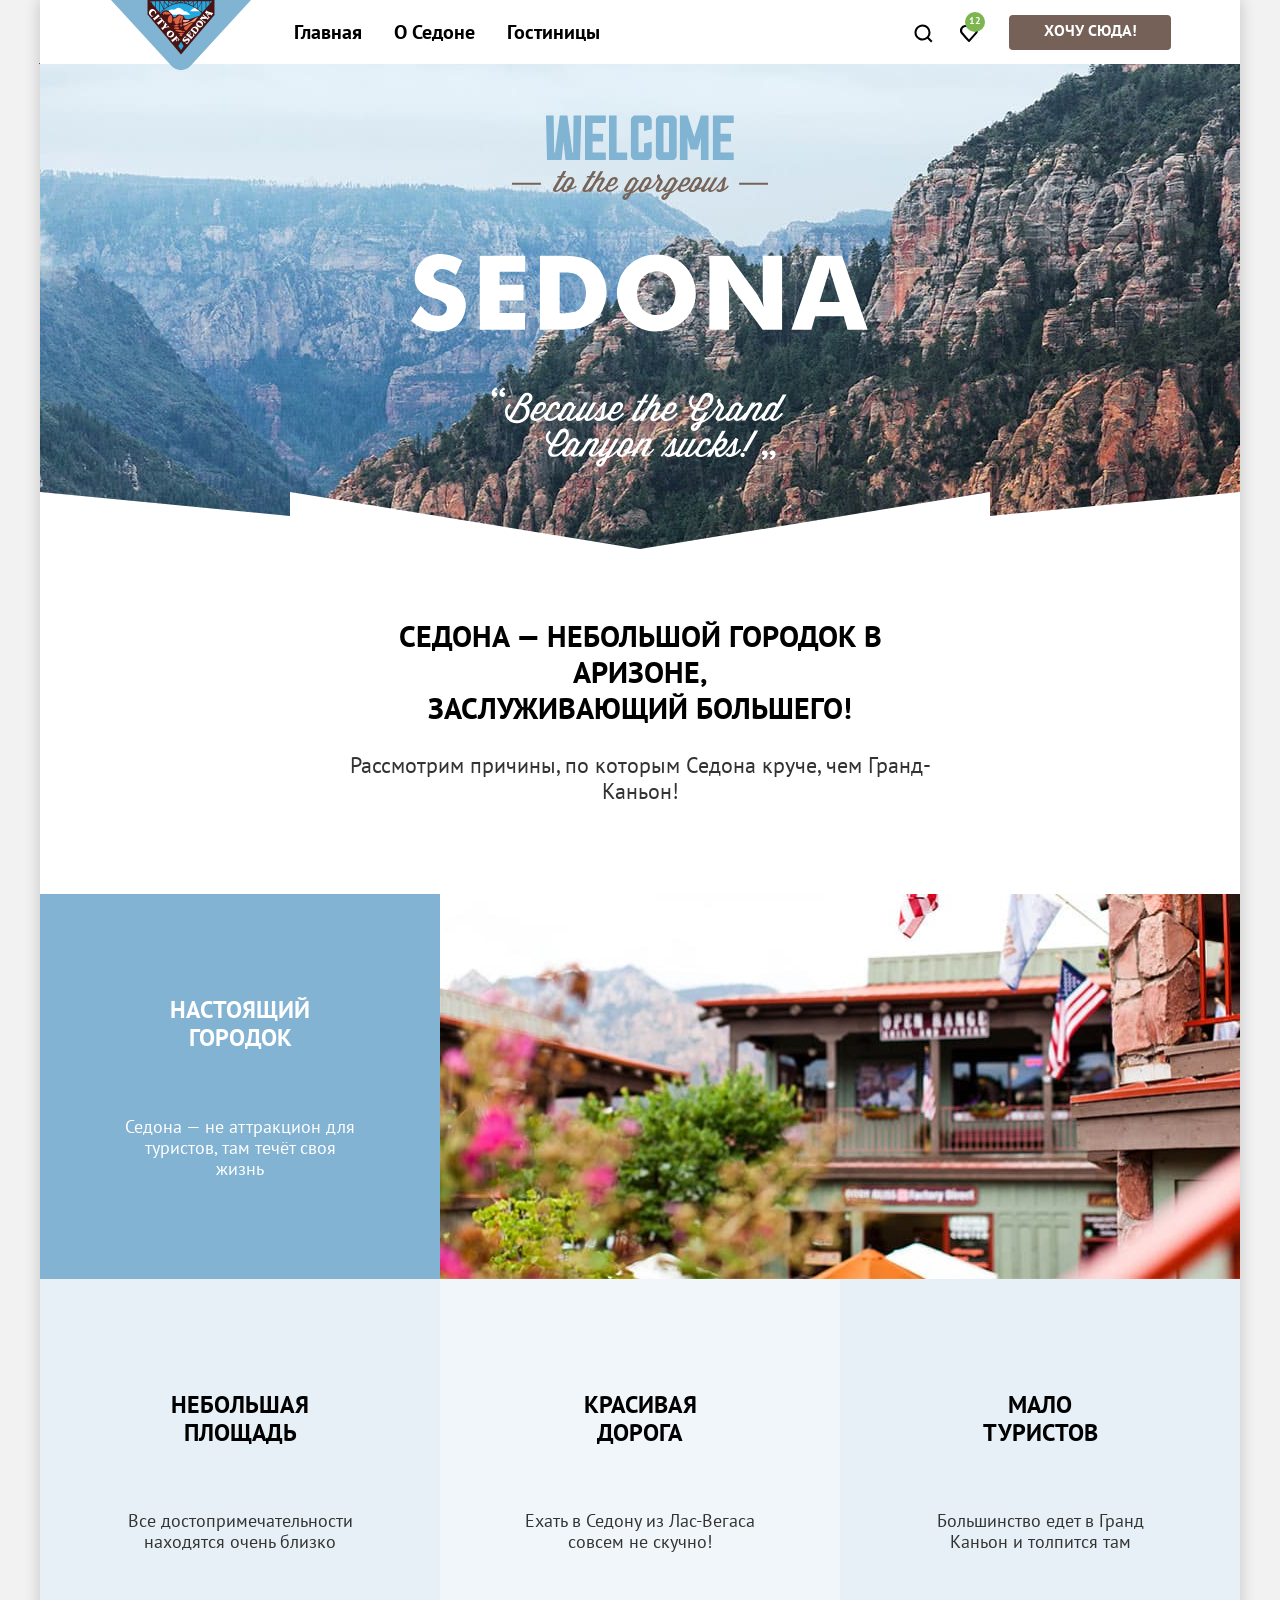
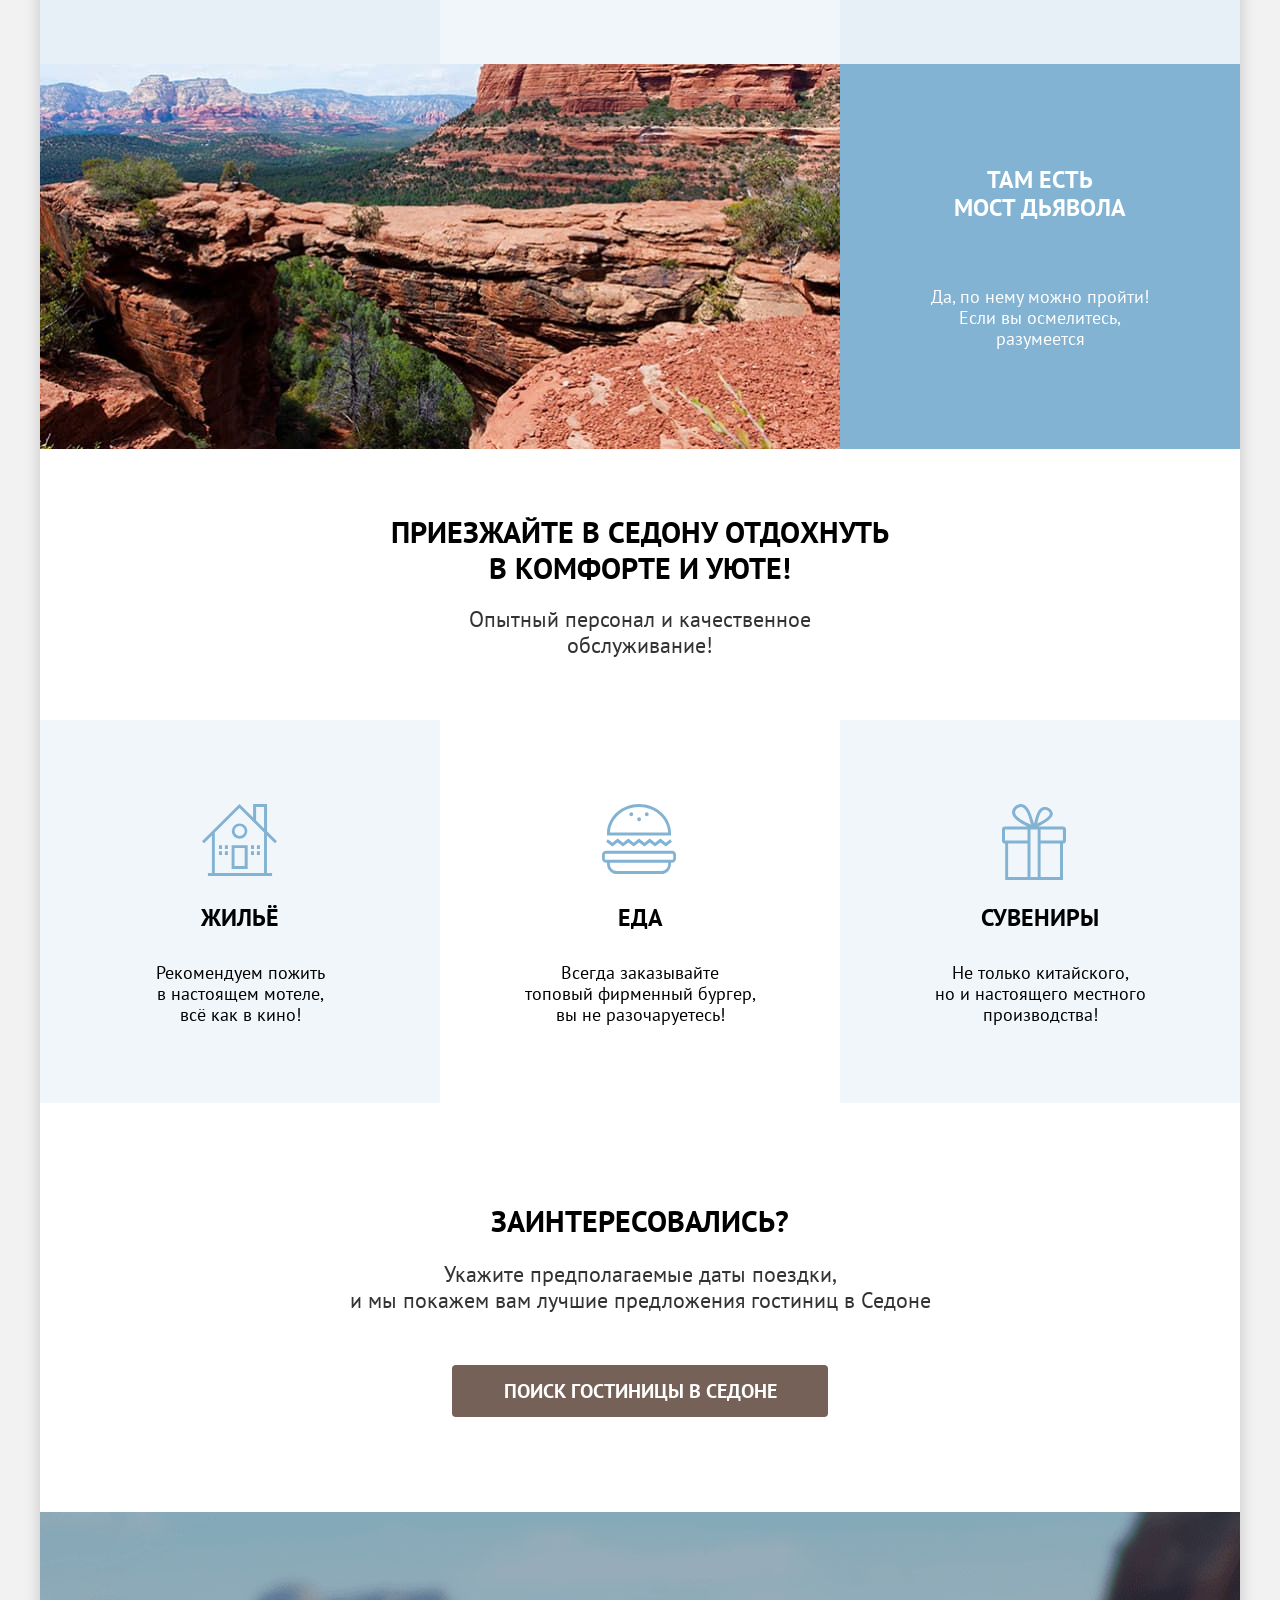
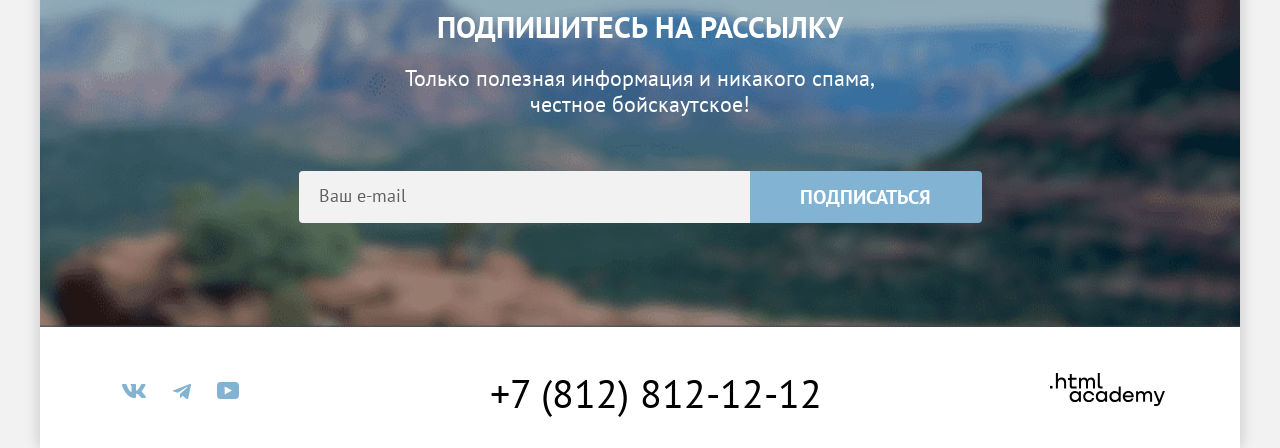
==== commit 195068f2: "Сетка компонентов на гридах" ====
--- a/index.html
+++ b/index.html
@@ -53,7 +53,7 @@
         </section>
 
         <section class="advantages">
-          <h2 class="block-title sedona"> Седона — небольшой городок в Аризоне, <br>
+          <h2 class="block-title sedona" id="about-sedona"> Седона — небольшой городок в Аризоне, <br>
             заслуживающий большего!</h2>
           <p class="advantages-intro">Рассмотрим причины, по которым Седона круче, чем Гранд-Каньон!</p>
           <ul class="advantages-list">
@@ -65,22 +65,18 @@
               <img class="sedona-photo" src="images/photo-1.jpg" width="800" height="385"
                 alt="Административное здание.">
             </li>
-            <div class="advantages-item-inner">
-              <li class="advantages-item">
-                <h3 class="block-subtitle">Небольшая <br> площадь</h3>
-                <p class="advantages-text">Все достопримечательности находятся очень близко</p>
-              </li>
-
-              <li class="advantages-item">
-                <h3 class="block-subtitle">Красивая <br> дорога</h3>
-                <p class="advantages-text">Ехать в Седону из Лас-Вегаса совсем не скучно!</p>
-              </li>
-
-              <li class="advantages-item">
-                <h3 class="block-subtitle">Мало <br> туристов</h3>
-                <p class="advantages-text">Большинство едет в Гранд Каньон и толпится там</p>
-              </li>
-            </div>
+            <li class="advantages-item">
+              <h3 class="block-subtitle">Небольшая <br> площадь</h3>
+              <p class="advantages-text">Все достопримечательности находятся очень близко</p>
+            </li>
+            <li class="advantages-item">
+              <h3 class="block-subtitle">Красивая <br> дорога</h3>
+              <p class="advantages-text">Ехать в Седону из Лас-Вегаса совсем не скучно!</p>
+            </li>
+            <li class="advantages-item">
+              <h3 class="block-subtitle">Мало <br> туристов</h3>
+              <p class="advantages-text">Большинство едет в Гранд Каньон и толпится там</p>
+            </li>
             <li class="advantages-item-photo bridge">
               <div class="advantages-photo devil-bridge">
                 <h3 class="block-subtitle-photo"> Там есть <br> мост дьявола</h3>
@@ -168,7 +164,7 @@
           </ul>
 
           <ul class="phone">
-            <li>
+            <li class="number">
               <a href="tel:+78128121212" class="phone-link">
 
                 <span class="visually-hidden">Позвонить</span>+7 (812) 812-12-12</a>
--- a/styles/styles.css
+++ b/styles/styles.css
@@ -95,31 +95,21 @@
 
 }
 
-.navigation-item {
-  flex-wrap: wrap;
-}
-
-.card-link:hover,
+.navigation-item {}
+
+
 .product-card-title:hover,
-.navigation-link:hover,
-.search:hover,
-.favorites:hover {
+.navigation-link:hover {
   color: #756157;
 }
 
-.card-link:focus,
 .product-card-title:focus,
-.navigation-link:focus,
-.search:focus,
-.favorites:focus {
+.navigation-link:focus {
   color: #756157;
 }
 
-.card-link:active,
 .product-card-title:active,
-.navigation-link:active,
-.search:active,
-.favorites:active {
+.navigation-link:active {
   color: rgba(117, 97, 87, 0.302);
 }
 
@@ -180,7 +170,7 @@
   border-radius: 10px;
   color: #ffffff;
   text-decoration: none;
-  padding: 3px 2px;
+  padding: 4px 3px;
   box-sizing: border-box;
   position: absolute;
   right: 2px;
@@ -200,7 +190,7 @@
   min-width: 162px;
   max-width: 300px;
   box-sizing: border-box;
-  padding: 7px 5px 10px;
+  padding: 5px 4px 10px;
   margin-left: 12px;
 }
 
@@ -234,7 +224,7 @@
 }
 
 .promo-title {
-  margin: 0 auto 22px;
+  margin: 0 auto 20px;
   padding: 0;
   font-weight: 700;
   font-size: 30px;
@@ -246,19 +236,47 @@
 }
 
 .block-title {
-  margin: 0 auto 25px;
+  margin: 0 auto;
   padding: 0;
   font-weight: 700;
   font-size: 30px;
   line-height: 36px;
-  text-align: center;
   text-transform: uppercase;
   color: #000000;
   width: 550px;
+  text-align: center;
+}
+
+.select-control {
+  width: 292px;
+  font-family: PT Sans;
+  font-weight: 400;
+  font-size: 18px;
+  line-height: 21px;
+  color: #333333;
+  padding-left: 16px;
+  border: 2px solid #e5e5e5;
+  border-radius: 4px;
+
+}
+
+.select-control:normal {
+  border: 2px solid #e5e5e5;
+}
+
+.select-control:hover,
+.select-control:focus {
+  border: 2px solid #68a2ca;
+}
+
+.select-control:disabled {
+  border: solid 2px #0000004d;
+  color: rgba(0, 0, 0, 0.302);
 }
 
 .sedona {
   width: 620px;
+  margin-bottom: 26px;
 }
 
 .advantages-intro {
@@ -275,16 +293,20 @@
 
 .advantages-intro.client {
   width: 490px;
-  margin-bottom: 60px;
+  margin: 0 auto 62px;
 }
 
 .advantages-list {
   margin: 0;
   padding: 0;
   list-style: none;
+  display: flex;
+  flex-wrap: wrap;
 }
 
 .advantages-item {
+  padding-top: 112px;
+  padding-bottom: 111px;
   width: 400px;
   background-color: rgba(131, 179, 211, 0.122);
 }
@@ -295,6 +317,7 @@
 
 .advantages-item:nth-child(even) {
   background-color: rgba(131, 179, 211, 0.2);
+
 }
 
 .advantages-item-photo {
@@ -310,10 +333,8 @@
 }
 
 .advantages-photo {
-  display: flex;
-  flex-direction: column;
-  justify-content: start;
-  flex: 1;
+  padding: 102px 0 98px;
+  width: 400px;
 }
 
 .sedona-photo {
@@ -321,7 +342,7 @@
 }
 
 .block-subtitle {
-  margin: 112px auto 62px;
+  margin: 0 auto;
   padding: 0;
   width: 230px;
   list-style: none;
@@ -331,11 +352,12 @@
   text-align: center;
   text-transform: uppercase;
   color: #000000;
+  margin-bottom: 62px;
 }
 
 .block-subtitle-photo {
-  margin: 0 0 64px 0;
-  padding: 102px 0 0;
+  margin: 0 0 64px;
+  padding: 0;
   color: #ffffff;
   font-weight: 700;
   font-size: 24px;
@@ -344,20 +366,9 @@
   text-transform: uppercase;
 }
 
-.advantages-text {
-  margin: 0;
-  padding: 0;
-  list-style: none;
-  font-weight: 400;
-  font-size: 18px;
-  line-height: 21px;
-  text-align: center;
-  color: #333333;
-}
-
 .advantages-text-photo {
   margin: 0;
-  padding: 0;
+  padding: 0 px;
   color: #ffffff;
   font-weight: 400;
   font-size: 18px;
@@ -383,7 +394,7 @@
 .service-item {
   background-color: #ffffff;
   width: 400px;
-  padding: 184px 0 0;
+  padding: 184px 0 78px;
   text-align: center;
 }
 
@@ -424,19 +435,20 @@
 }
 
 .service-text {
-  margin: 0 0 85px;
+  margin: 0;
   padding: 0;
 }
 
 .advantages-text {
-  margin: 29px auto 113px;
-  padding: 0;
+  margin: 0 auto;
+  padding: 1px 85px;
   list-style: none;
   font-weight: 400;
   font-size: 18px;
   line-height: 21px;
   color: #333333;
   width: 230px;
+  text-align: center;
 }
 
 
@@ -444,60 +456,23 @@
   font-weight: 700;
   font-size: 60px;
   line-height: 78px;
-  margin: 0;
+  margin: 0 0 11px 70px;
   padding: 0;
 }
 
 .breadcrumbs {
   display: flex;
   justify-content: flex-start;
-}
-
-.catalog-products {}
-
-.catalog-filter-title {
-  font-weight: 700;
-  font-size: 20px;
-  line-height: 24px;
-  text-transform: capitalize;
-}
-
-.filter {
-  display: flex;
-}
-
-.control {
-  font-weight: 400;
-  font-size: 18px;
-  line-height: 23px;
-}
-
-.catalog-filter {
-  background-color: #2e4858;
-  background-image: url("../images/background-filter.png");
-  background-size: 100% 100%;
-  background-repeat: no-repeat;
-  background-position: 0 0;
-  min-height: 415px;
-  box-sizing: border-box;
-  color: #ffffff;
-}
-
-.catalog-filter-group {
-  display: flex;
-  flex-direction: column;
-}
-
-.button-filter {
-  background-color: #82b3d3;
-  font-weight: 700;
-  font-size: 16px;
-  line-height: 20px;
-  font-family: inherit;
-}
-
-.button-filter.reset {
-  background-color: transparent;
+  flex-wrap: wrap;
+  gap: 10px;
+  width: 250px;
+  margin: 0 0 40px 70px;
+  padding: 0;
+  list-style: none;
+}
+
+.breadcrumbs-item {
+  min-width: 20px;
 }
 
 .breadcrumbs-link {
@@ -506,12 +481,146 @@
   line-height: 21px;
   text-decoration: none;
   color: #ffffff;
-}
-
-.breadcrumbs-item {}
+  display: inline-block;
+}
+
+.home {
+  width: 13px;
+  height: 15px;
+  background-image: url(../images/breadcrumbs.svg);
+  background-repeat: no-repeat;
+  background-position: center;
+}
+
+.catalog-products {}
+
+.catalog-filter-title {
+  font-weight: 700;
+  font-size: 20px;
+  line-height: 24px;
+  text-transform: capitalize;
+  margin-bottom: 32px;
+}
+
+.filter {
+  display: flex;
+  flex-wrap: wrap;
+  justify-content: space-between;
+  align-items: flex-start;
+  padding-top: 51px;
+  padding-bottom: 40px;
+  margin: 0 70px;
+}
+
+.result {
+  display: flex;
+  flex-direction: column;
+  margin: 0;
+  margin-right: 112px;
+  width: 400px;
+  padding-top: 6px;
+  text-align: start;
+}
+
+.catalog-filter-price-inputs {
+  display: flex;
+  min-height: 48px;
+  gap: 2px;
+  margin-bottom: 36px;
+
+}
+
+.catalog-filter-slider {
+  width: 287px;
+  caret-color: #ffffff;
+}
+
+.price-input-min,
+.price-input-max {
+  font-family: PT Sans;
+  font-weight: 700;
+  font-size: 18px;
+  line-height: 24px;
+  border: none;
+  width: 142px;
+}
+
+.price-input-min {
+  border-top-left-radius: 4px;
+  border-bottom-left-radius: 4px;
+
+}
+
+.price-input-max {
+  border-top-right-radius: 4px;
+  border-bottom-right-radius: 4px;
+
+}
+
+.control {
+  font-weight: 400;
+  font-size: 18px;
+  line-height: 23px;
+  margin-bottom: 16px;
+}
+
+.catalog-filter-series {
+  background-color: #2e4858;
+  background-image: url("../images/background-filter.png");
+  background-size: 100% 100%;
+  background-repeat: no-repeat;
+  background-position: 0 0;
+  min-height: 412px;
+  box-sizing: border-box;
+  color: #ffffff;
+  padding-bottom: 30px;
+  padding-top: 33px;
+}
+
+.grid {
+  display: grid;
+  grid-template-columns: repeat(4, minmax(min-content, 1fr));
+  justify-content: space-between;
+  gap: 63px;
+  margin: 0 70px;
+  overflow-wrap: anywhere;
+}
+
+.catalog-filter-group {
+  display: grid;
+  border: none;
+  padding: 0;
+}
+
+.grid-element-3 {
+  margin-left: 50px;
+}
+
+.control-input {}
+
+.grid-element-4 {
+  align-self: end;
+}
+
+.button-filter {
+  background-color: #82b3d3;
+  font-weight: 700;
+  font-size: 16px;
+  line-height: 20px;
+  font-family: inherit;
+  width: 191px;
+}
+
+.button-filter.apply {}
+
+.button-filter.reset {
+  background-color: transparent;
+  padding-bottom: 20px;
+  margin-top: 28px;
+}
 
 .hotel-search {
-  padding: 93px 0;
+  padding: 100px 0 95px;
   text-align: center;
 }
 
@@ -520,8 +629,7 @@
 }
 
 .hotel-search-text {
-  margin: 0 98px;
-  padding-bottom: 52px;
+  margin: 0 98px 52px;
   list-style: none;
   font-weight: 400;
   font-size: 22px;
@@ -540,9 +648,65 @@
   gap: 20px;
 }
 
+.catalog-view-switch-list {
+  margin: 0;
+  width: 200px;
+  flex-wrap: wrap;
+  gap: 7px;
+  justify-content: end;
+}
+
+.catalog-view-switch-item {
+  width: 48px;
+  height: 48px;
+}
+
+.button-tile,
+.button-card,
+.button-list {
+  background-image: url(../images/filter-icon/list.svg);
+  background-repeat: no-repeat;
+  background-color: #ffffff;
+  background-position: 14px;
+  width: 16px;
+  height: 14px;
+  padding: 14px 12px;
+  border: 2px solid #e5e5e5;
+  border-radius: 4px;
+}
+
+.button-tile {
+  border: 2px solid #000000;
+  background-image: url(../images/filter-icon/tile.svg);
+}
+
+.button-card {
+  background-image: url(../images/filter-icon/card.svg);
+}
+
+.button-tile:normal,
+.button-card:normal,
+.button-list:normal {
+  border: 2px solid #ffffff;
+}
+
+.button-tile:hover,
+.button-card:hover,
+.button-list:hover,
+.button-tile:active,
+.button-card:active,
+.button-list:active {
+  border: 2px solid #000000;
+}
+
+.button-tile:focus,
+.button-card:focus,
+.button-list:focus {
+  border: 2px solid #68a2ca;
+}
+
 .product-card-item {
   margin: 0;
-  padding: 0;
   width: 340px;
   min-height: 438px;
   box-shadow: 0 0 0 1px #e5e5e5;
@@ -556,7 +720,7 @@
 }
 
 .product-card-image {
-  padding-bottom: 16px;
+  padding-bottom: 12px;
 }
 
 .product-card-text,
@@ -605,8 +769,8 @@
   box-sizing: border-box;
 }
 
-.button-filter.reset:hover,
-.button-filter.reset:focus,
+.reset:hover,
+.reset:focus,
 .open-modal:hover,
 .open-modal:focus,
 .wish:hover,
@@ -617,8 +781,8 @@
   outline: none;
 }
 
-.button-filter.reset:normal,
-.button-filter.reset:active,
+.reset:normal,
+.reset:active,
 .open-modal:normal,
 .open-modal:active,
 .wish:normal,
@@ -695,7 +859,7 @@
 
 .pagination a {
   text-decoration: none;
-  padding: 12px 15px;
+  padding: 9px 18px;
   display: block;
   box-sizing: border-box;
   border-radius: 4px;
@@ -707,8 +871,8 @@
   width: 1060px;
   min-height: 60px;
   list-style-type: none;
-  margin: 0;
-  padding: 0 70px 60px;
+  margin: 0 70px;
+  padding: 0 0 60px 0;
   gap: 8px;
 }
 
@@ -717,6 +881,7 @@
   align-items: center;
   justify-content: center;
   padding: 0;
+  min-width: 60px;
 }
 
 .pagination-link {
@@ -749,7 +914,7 @@
   background-size: 100% 100%;
   background-repeat: no-repeat;
   background-position: 0 0;
-  padding-top: 55px;
+  padding-top: 52px;
   padding-bottom: 82px;
   min-height: 415px;
   box-sizing: border-box;
@@ -758,6 +923,7 @@
 
 .subscribe.catalog {
   background: #ffffff;
+  padding-top: 94px;
 }
 
 .subscribe-title {
@@ -768,6 +934,7 @@
 
 .subscribe-title-catalog {
   color: #000000;
+  margin-bottom: 21px;
 }
 
 .subscribe-text {
@@ -786,6 +953,8 @@
   color: #333333;
   font-size: 22px;
   line-height: 26px;
+  margin-top: 0;
+  margin-bottom: 53px;
 }
 
 .subscribe-form {
@@ -828,10 +997,11 @@
 
 .hotel {
   display: flex;
+  flex-wrap: wrap;
   justify-content: space-between;
   width: 300px;
   min-height: 21px;
-  padding-bottom: 16px;
+  padding-bottom: 13px;
 }
 
 .hotel-rating {}
@@ -840,20 +1010,45 @@
   display: flex;
   flex-wrap: wrap;
   justify-content: space-between;
+
+}
+
+.star {
+  display: inline-block;
+  width: 18px;
+  height: 17px;
+  background: url(../images/star.svg) space 0 0;
+}
+
+.star-two {
+  width: 42px;
+}
+
+.star-three {
+  width: 66px;
+}
+
+.star-four {
+  width: 89px;
+}
+
+.star-five {
+  width: 95px;
 }
 
 .rating {
   background-color: #f2f2f2;
   min-width: 140px;
-  min-height: 37px;
+  min-height: 30px;
   border-radius: 4px;
   text-align: center;
-  padding-top: 15px;
+  padding-top: 7px;
   text-transform: uppercase;
   margin-left: auto;
   font-weight: 400;
   font-size: 16px;
   line-height: 20px;
+
 }
 
 .subscribe-button-text {
@@ -869,7 +1064,6 @@
   margin: 0 70px;
 }
 
-
 .footer-container {
   margin: 0 auto;
   display: flex;
@@ -877,21 +1071,26 @@
   flex-wrap: wrap;
   width: 1060px;
   min-height: 40px;
-  align-items: center;
+  align-items: flex-start;
+
 }
 
 .social-list {
-  margin: 0;
-  padding: 0;
-  list-style: none;
-  display: flex;
-  flex-wrap: wrap;
-  width: 200px;
+  margin: 7px 0 0;
+  padding: 9px 0 0;
+  list-style: none;
+  display: flex;
+  flex-wrap: wrap;
+  width: 150px;
 }
 
 .phone,
 .logo {
   list-style: none;
+}
+
+.number:not(:last-child) {
+  margin-bottom: 10px;
 }
 
 .social-item {
@@ -923,15 +1122,38 @@
   color: #83b3d3;
 }
 
+.card-link:hover,
+.card-link:focus,
 .navigation-logo:hover,
+.navigation-logo:focus {
+  fill: #68a2ca;
+  filter: drop-shadow(0 0 25px rgba(104, 162, 202, 0.5));
+}
+
+
+.card-link:active,
+.navigation-logo:active {
+  fill: rgba(104, 162, 202, 0.3);
+  filter: drop-shadow(0 0 8px rgba(104, 162, 202, 0.8));
+}
+
+.search:hover,
+.favorites:hover,
+.search:focus,
+.favorites:focus {
+  fill: #756157;
+  filter: drop-shadow(0 0 25px rgba(117, 97, 87, 0.5));
+}
+
+.search:active,
+.favorites:active {
+  fill: rgba(117, 97, 87, 0.3);
+  filter: drop-shadow(0 0 8px rgba(117, 97, 87, 0.8));
+}
+
 .vkontakte:hover,
 .telegram:hover,
-.youtube:hover {
-  color: #68a2ca;
-  outline: none;
-}
-
-.navigation-logo:focus,
+.youtube:hover,
 .vkontakte:focus,
 .telegram:focus,
 .youtube:focus {
@@ -939,7 +1161,6 @@
   outline: none;
 }
 
-.navigation-logo:active,
 .vkontakte:active,
 .telegram:active,
 .youtube:active {
@@ -954,7 +1175,7 @@
   text-decoration: none;
   color: #000000;
   width: 500px;
-  margin-left: 115px;
+  margin-left: 170px;
 }
 
 .logo-link {
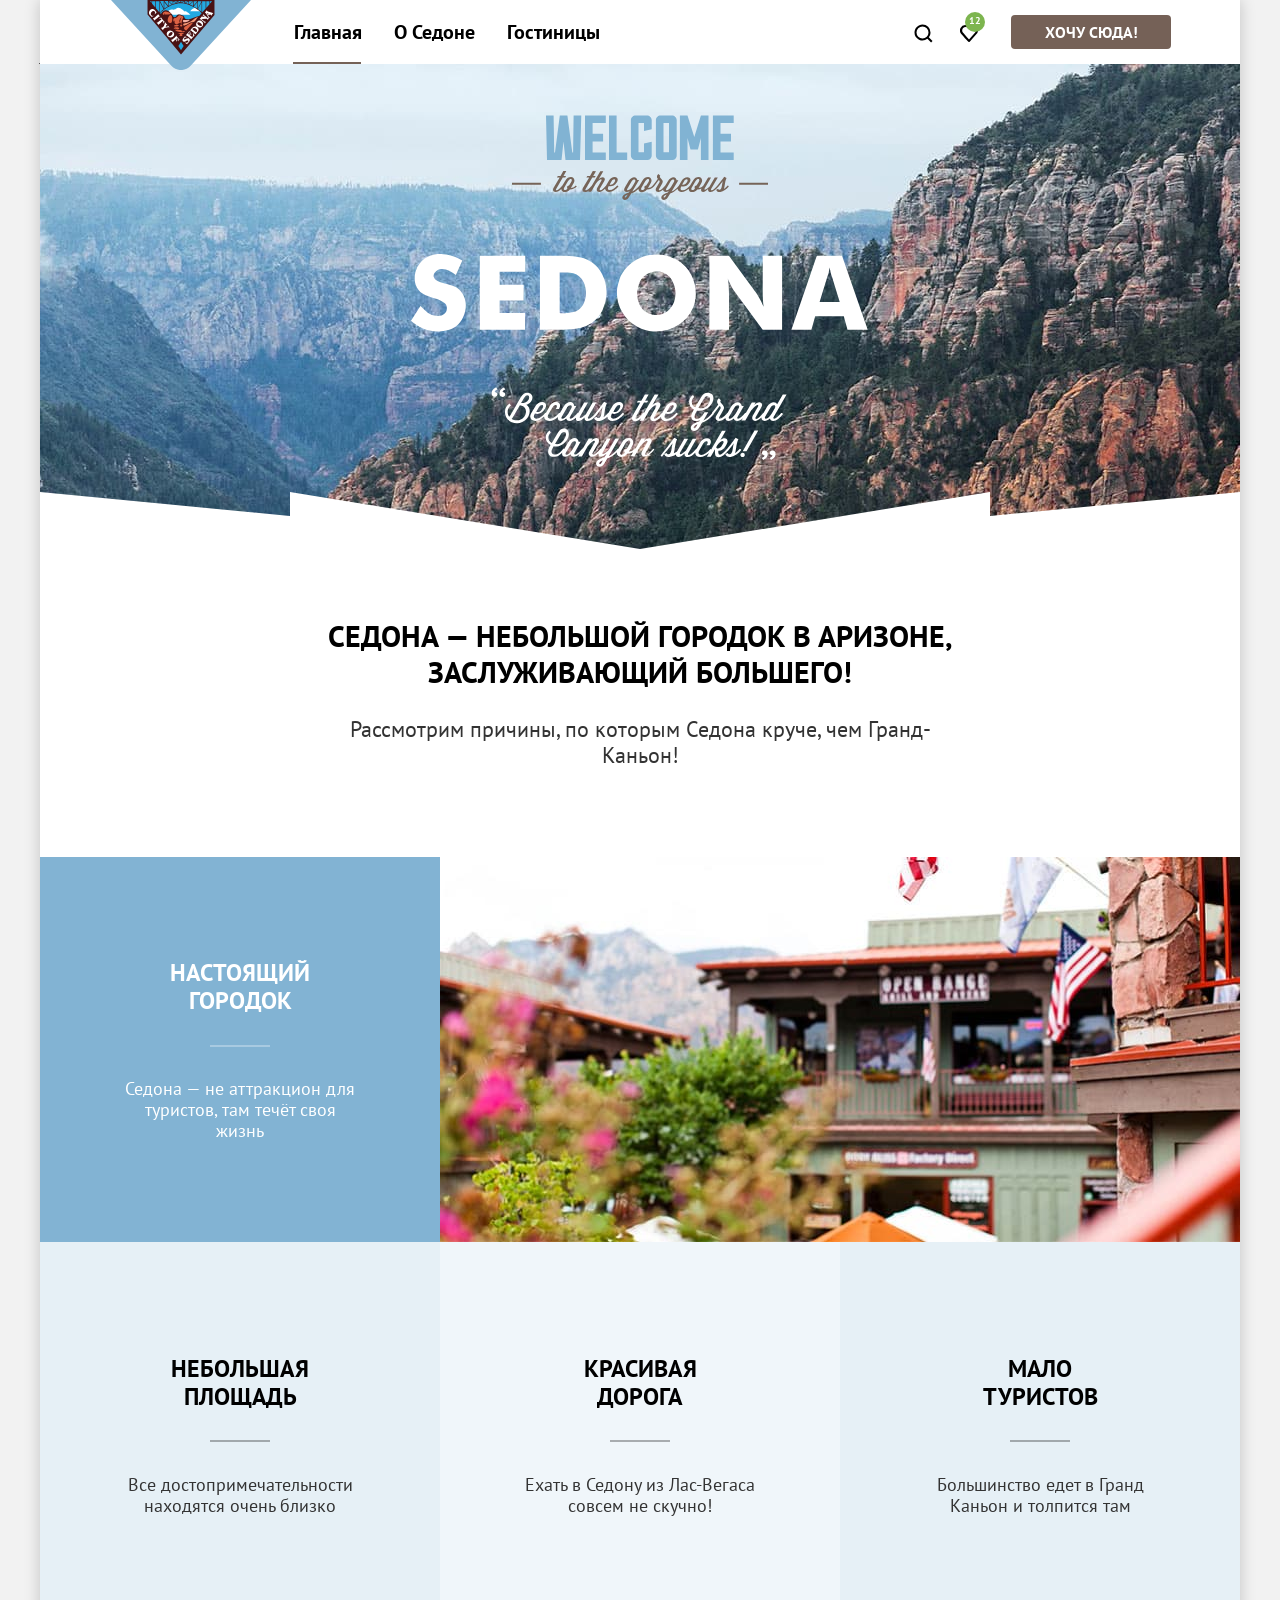
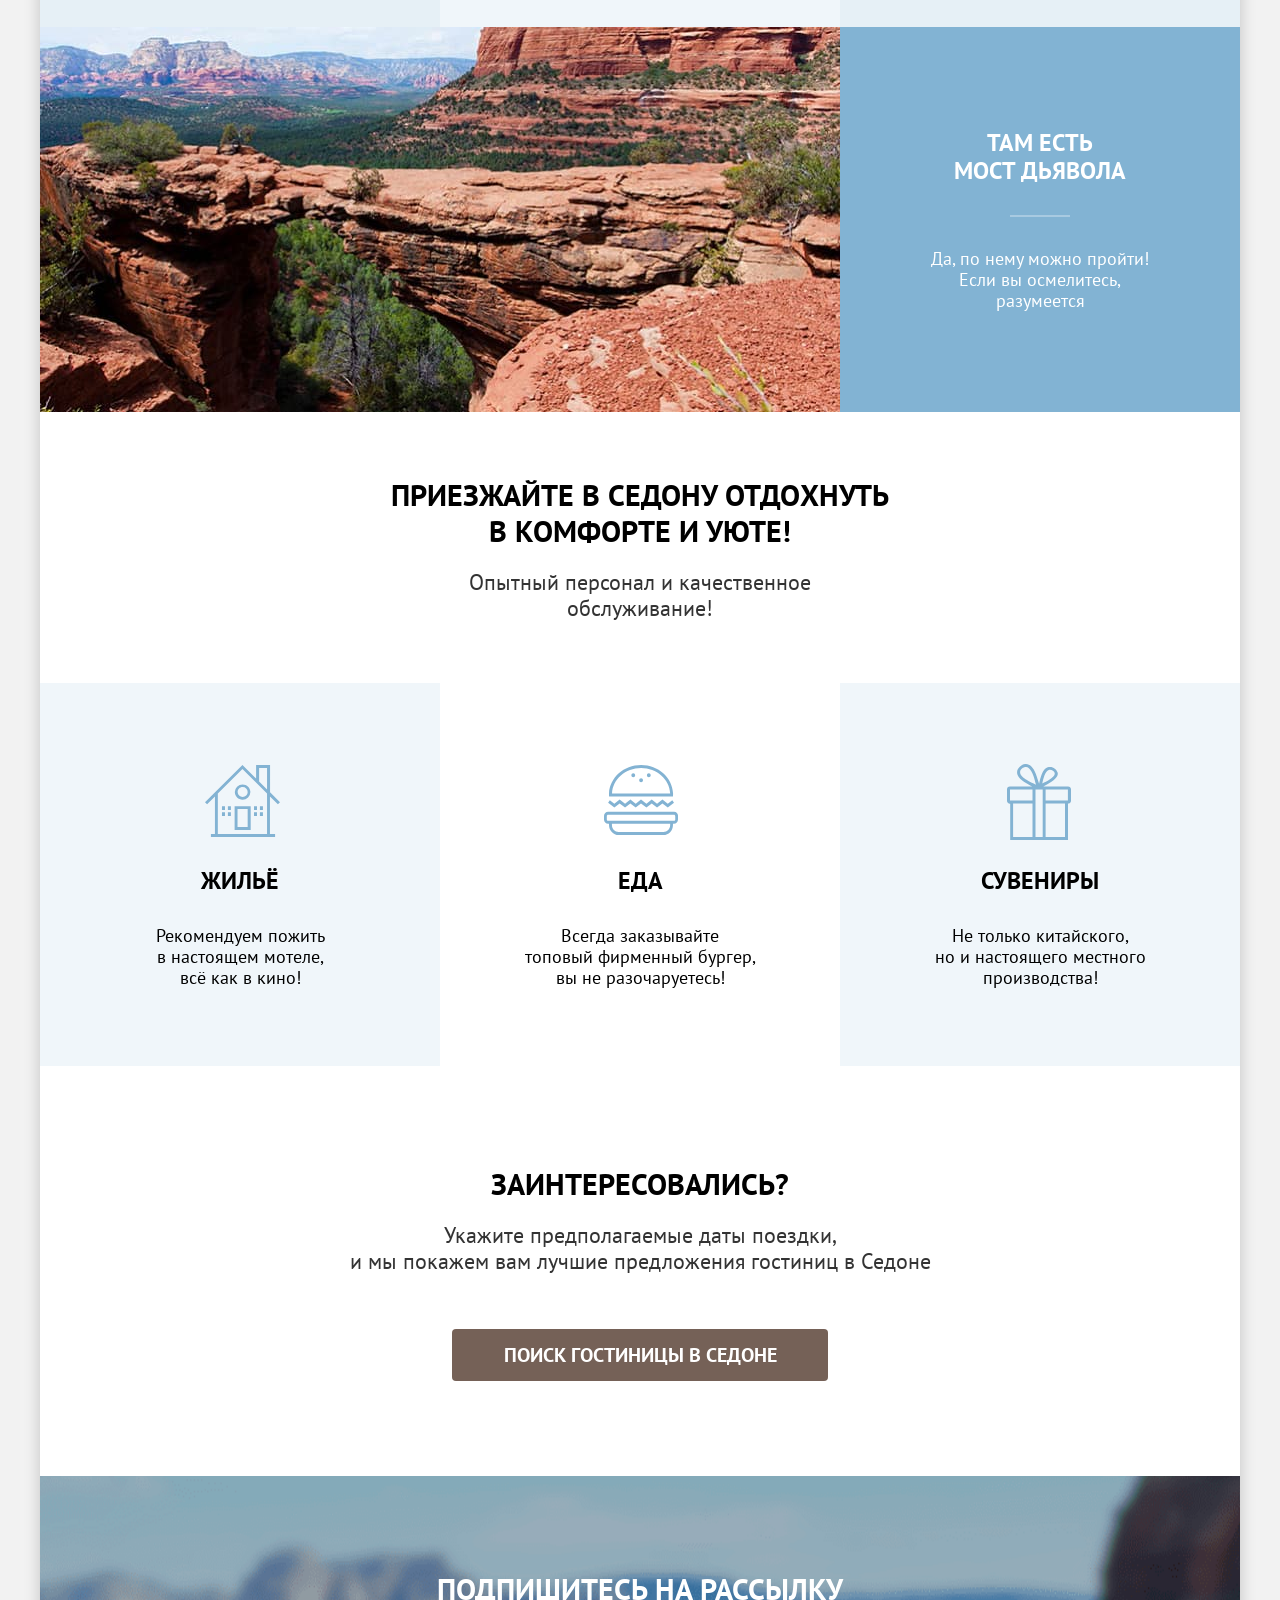
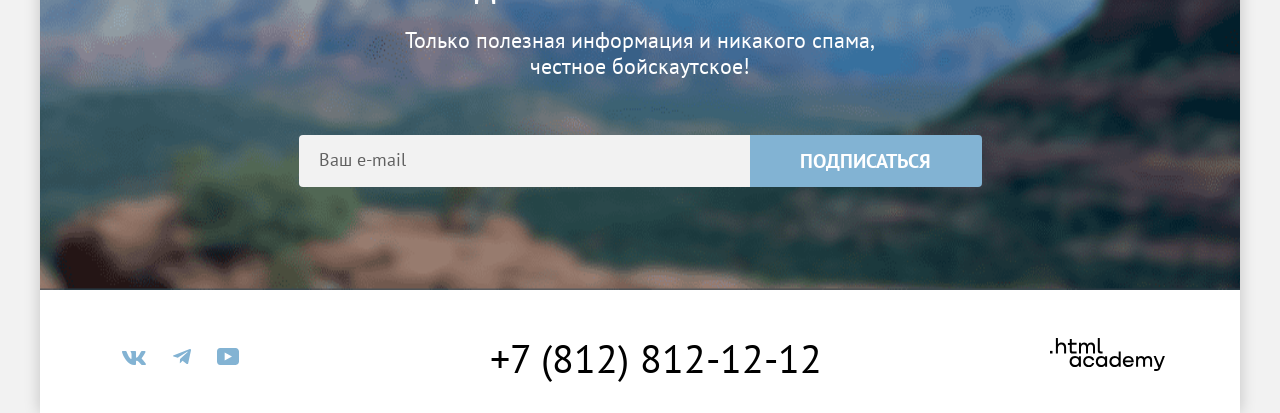
==== commit d39cfd10: "Автоматическая проверка проекта" ====
--- a/index.html
+++ b/index.html
@@ -5,12 +5,12 @@
     <meta charset="utf-8">
     <title>HTML Academy: Седона</title>
     <link rel="stylesheet" href="styles/styles.css">
-
+    <link rel="icon" type="image/png" sizes="32x32" href="images/favicon-32x32.png">
   </head>
 
   <body>
     <div class="container">
-      <header class="header">
+      <header class="header" data-test="header">
         <a class="navigation-logo" href="index.html">
           <img src="images/logo.svg" width="140" height="70" alt="Логотип сайта.Перейти на главную страницу.">
         </a>
@@ -44,15 +44,15 @@
         </nav>
       </header>
 
-      <main class="main">
+      <main class="main" data-test="main">
 
         <h1 class="visually-hidden">Туризм в городе Седона</h1>
-        <section class="hero">
+        <section class="hero" data-test="hero">
           <img class="hero-image" src="images/welcome.svg" width="458" height="352"
             alt="Приветствие гостей города Седона.">
         </section>
 
-        <section class="advantages">
+        <section class="advantages" data-test="advantages">
           <h2 class="block-title sedona" id="about-sedona"> Седона — небольшой городок в Аризоне, <br>
             заслуживающий большего!</h2>
           <p class="advantages-intro">Рассмотрим причины, по которым Седона круче, чем Гранд-Каньон!</p>
@@ -87,7 +87,7 @@
           </ul>
         </section>
 
-        <section class="service">
+        <section class="service" data-test="service">
           <h2 class="promo-title">Приезжайте в Седону отдохнуть <br> в комфорте и уюте!</h2>
           <p class="advantages-intro client">Опытный персонал и качественное обслуживание!</p>
           <ul class="service-list">
@@ -109,7 +109,7 @@
           </ul>
         </section>
 
-        <section class="hotel-search">
+        <section class="hotel-search" data-test="search">
           <h2 class="block-title hotel-title">Заинтересовались?</h2>
           <p class="hotel-search-text">Укажите предполагаемые даты поездки, <br> и мы покажем вам лучшие предложения
             гостиниц
@@ -214,7 +214,103 @@
           </ul>
         </div>
       </footer>
+
+      <div class="modal-container modal-container-close">
+
+        <section class="modal-content">
+
+          <form class="search-form" action="https://echo.htmlacademy.ru/" method="post">
+            <div class="search-form__header">
+              <h2 class="search-form__title"> Поиск гостиницы в Седоне</h2>
+              <button class="search-form__close" type="button" aria-label="Закрыть форму">
+                <svg class="search-form__close-svg" width="14" height="14" viewBox="0 0 14 14" fill="none"
+                  xmlns="http://www.w3.org/2000/svg">
+                  <path
+                    d="M14 1.29231L12.7077 0L7 5.70769L1.29231 0L0 1.29231L5.70769 7L0 12.7077L1.29231 14L7 8.29231L12.7077 14L14 12.7077L8.29231 7L14 1.29231Z"
+                    fill="currentColor" />
+                </svg>
+              </button>
+            </div>
+
+            <div class="search-form__field">
+              <label class="search-form__label" for="arrival-date">Дата заезда:</label>
+              <div class="search-form__control">
+                <input class="search-form__date-input" type="text" id="arrival-date" name="arrival-date"
+                  value="27 апреля 2020">
+                <p class="search-form__message search-form__message--error">Мы не можем отправить вас в прошлое.</p>
+              </div>
+            </div>
+
+            <div class="search-form__field">
+              <label class="search-form__label" for="departure-date">Дата выезда:</label>
+              <div class="search-form__control">
+                <input class="search-form__date-input" type="text" id="departure-date" name="departure-date"
+                  value="1 сентября 2021">
+                <p class="search-form__message">На эти даты есть свободные номера. Пока есть.</p>
+              </div>
+            </div>
+
+            <div class="search-form__guests">
+              <div class="search-form__guest-row">
+                <div class="search-form__guest-group">
+                  <label class="search-form__label" for="adults">Взрослые:</label>
+                  <div class="counter">
+                    <button class="counter__button" type="button">
+                      <svg class="counter__button-svg" width="20" height="20" viewBox="0 0 20 20" fill="none"
+                        xmlns="http://www.w3.org/2000/svg">
+                        <path d="M3 9V11H17V9H3Z" fill="currentColor" />
+                      </svg>
+                      <span class="visually-hidden">Уменьшить количество взрослых</span>
+                    </button>
+                    <input class="counter__input" type="number" id="adults" name="adults" value="2" min="0">
+                    <button class="counter__button" type="button">
+                      <svg class="counter__button-svg" width="20" height="20" viewBox="0 0 20 20" fill="none"
+                        xmlns="http://www.w3.org/2000/svg">
+                        <path d="M17 9H11V3H9V9H3V11H9V17H11V11H17V9Z" fill="currentColor" />
+                      </svg>
+                      <span class="visually-hidden">Увеличить количество взрослых</span>
+                    </button>
+                  </div>
+                </div>
+
+                <div class="search-form__guest-group search-form__guest-group--children">
+                  <label class="search-form__label search-form__label--children" for="children">Дети:</label>
+                  <div class="search-form__children-label-wrap">
+                    <button class="info-button" type="button" aria-label="Подсказка о детях">i</button>
+                    <div class="tooltip">
+                      <p class="tooltip__text">
+                        Укажите количество детей, которые будут с вами, возраст которых от 6 до 18 лет.
+                        Дети до 6 лет размещаются бесплатно.
+                      </p>
+                    </div>
+                  </div>
+
+                  <div class="counter">
+                    <button class="counter__button" type="button">
+                      <svg class="counter__button-svg" width="20" height="20" viewBox="0 0 20 20" fill="none"
+                        xmlns="http://www.w3.org/2000/svg">
+                        <path d="M3 9V11H17V9H3Z" fill="currentColor" />
+                      </svg>
+                      <span class="visually-hidden">Уменьшить количество взрослых</span>
+                    </button>
+                    <input class="counter__input" type="number" id="children" name="children" value="2" min="0">
+                    <button class="counter__button" type="button">
+                      <svg class="counter__button-svg" width="20" height="20" viewBox="0 0 20 20" fill="none"
+                        xmlns="http://www.w3.org/2000/svg">
+                        <path d="M17 9H11V3H9V9H3V11H9V17H11V11H17V9Z" fill="currentColor" />
+                      </svg>
+                      <span class="visually-hidden">Увеличить количество взрослых</span>
+                    </button>
+                  </div>
+                </div>
+              </div>
+            </div>
+            <button class="search-form__submit" type="submit">Найти</button>
+          </form>
+        </section>
+      </div>
     </div>
+    <script src="./scripts/script.js"></script>
   </body>
 
 </html>
--- a/styles/styles.css
+++ b/styles/styles.css
@@ -1,3 +1,10 @@
+/*
+* Prefixed by https://autoprefixer.github.io
+* PostCSS: v8.4.14,
+* Autoprefixer: v10.4.7
+* Browsers: > 2% and last 1 version
+*/
+
 @font-face {
   font-family: "PT Sans";
   font-weight: 400;
@@ -45,6 +52,7 @@
   margin: 0;
   padding: 0;
   min-height: 100%;
+  min-width: 1020px;
   font-family: "PT Sans", Arial, sans-serif;
   font-size: 18px;
   line-height: 21px;
@@ -92,15 +100,12 @@
   width: 500px;
   display: flex;
   flex-wrap: wrap;
-
-}
-
-.navigation-item {}
-
+}
 
 .product-card-title:hover,
 .navigation-link:hover {
   color: #756157;
+  cursor: pointer;
 }
 
 .product-card-title:focus,
@@ -118,9 +123,22 @@
   color: #000000;
   display: block;
   padding: 20px 16px;
-}
-
-.navigation-link-current {}
+  position: relative;
+}
+
+.navigation-link-current::after {
+  content: "";
+  position: absolute;
+  width: 68px;
+  left: 15px;
+  height: 2px;
+  bottom: 0;
+  background-color: #756257;
+}
+
+.active::after {
+  width: 93px;
+}
 
 .user-navigation {
   margin: 0;
@@ -132,8 +150,6 @@
   justify-content: flex-end;
   gap: 10px;
 }
-
-.user-item {}
 
 .user-link {
   text-decoration: none;
@@ -178,29 +194,28 @@
   display: flex;
   justify-content: center;
   text-align: center;
-
-}
-
+}
 
 .wish {
   font-weight: 700;
   font-size: 16px;
   line-height: 20px;
   text-align: center;
-  min-width: 162px;
+  min-width: 160px;
   max-width: 300px;
   box-sizing: border-box;
-  padding: 5px 4px 10px;
-  margin-left: 12px;
-}
-
+  padding: 7px 6px;
+  margin-left: 14px;
+}
 
 .main,
 .main-catalog {
   flex-grow: 1;
 }
 
-.main-container {}
+.catalog-hotel {
+  margin: 0 70px;
+}
 
 .hero {
   background-color: #2e4858;
@@ -249,19 +264,21 @@
 
 .select-control {
   width: 292px;
-  font-family: PT Sans;
+  font-family: "PT Sans", Arial, sans-serif;
   font-weight: 400;
   font-size: 18px;
   line-height: 21px;
   color: #333333;
-  padding-left: 16px;
   border: 2px solid #e5e5e5;
   border-radius: 4px;
-
-}
-
-.select-control:normal {
-  border: 2px solid #e5e5e5;
+  -webkit-appearance: none;
+  appearance: none;
+  position: relative;
+  padding: 13px 40px 12px 16px;
+  background-image: url("../images/arrow.svg");
+  background-repeat: no-repeat;
+  background-position: right 21px top 18px;
+  outline: none;
 }
 
 .select-control:hover,
@@ -270,17 +287,17 @@
 }
 
 .select-control:disabled {
-  border: solid 2px #0000004d;
-  color: rgba(0, 0, 0, 0.302);
+  border: 2px solid #0000004d;
+  color: #0000004d;
 }
 
 .sedona {
-  width: 620px;
+  width: 627px;
   margin-bottom: 26px;
 }
 
 .advantages-intro {
-  margin: 0 auto 90px;
+  margin: 0 auto 89px;
   padding: 0;
   list-style: none;
   font-weight: 400;
@@ -288,7 +305,7 @@
   line-height: 26px;
   text-align: center;
   color: #333333;
-  width: 651px;
+  width: 656px;
 }
 
 .advantages-intro.client {
@@ -305,8 +322,8 @@
 }
 
 .advantages-item {
-  padding-top: 112px;
-  padding-bottom: 111px;
+  padding-top: 113px;
+  padding-bottom: 110px;
   width: 400px;
   background-color: rgba(131, 179, 211, 0.122);
 }
@@ -317,7 +334,6 @@
 
 .advantages-item:nth-child(even) {
   background-color: rgba(131, 179, 211, 0.2);
-
 }
 
 .advantages-item-photo {
@@ -333,7 +349,7 @@
 }
 
 .advantages-photo {
-  padding: 102px 0 98px;
+  padding: 102px 0 70px;
   width: 400px;
 }
 
@@ -342,8 +358,8 @@
 }
 
 .block-subtitle {
-  margin: 0 auto;
-  padding: 0;
+  margin: 0 auto 31px;
+  padding: 0 0 31px 0;
   width: 230px;
   list-style: none;
   font-weight: 700;
@@ -352,23 +368,44 @@
   text-align: center;
   text-transform: uppercase;
   color: #000000;
-  margin-bottom: 62px;
+  position: relative;
+}
+
+.block-subtitle::after {
+  position: absolute;
+  content: "";
+  width: 60px;
+  height: 2px;
+  bottom: 0;
+  background-color: #0000004d;
+  left: 85px;
 }
 
 .block-subtitle-photo {
-  margin: 0 0 64px;
-  padding: 0;
+  margin: 0 0 31px;
+  padding: 0 0 32px 0;
   color: #ffffff;
   font-weight: 700;
   font-size: 24px;
   line-height: 28px;
   text-align: center;
   text-transform: uppercase;
+  position: relative;
+}
+
+.block-subtitle-photo::after {
+  position: absolute;
+  content: "";
+  width: 60px;
+  height: 2px;
+  bottom: 0;
+  background-color: #ffffff4d;
+  left: 170px;
 }
 
 .advantages-text-photo {
   margin: 0;
-  padding: 0 px;
+  padding: 0;
   color: #ffffff;
   font-weight: 400;
   font-size: 18px;
@@ -409,21 +446,20 @@
 .housing {
   background-image: url("../images/service/housing.svg");
   background-repeat: no-repeat;
-  background-position: 162px 84px;
+  background-position: 165px 82px;
 }
 
 .food {
   background-image: url("../images/service/food.svg");
   background-repeat: no-repeat;
-  background-position: 162px 84px;
+  background-position: 164px 82px;
 }
 
 .souvenirs {
   background-image: url("../images/service/souvenirs.svg");
   background-repeat: no-repeat;
-  background-position: 162px 84px;
-}
-
+  background-position: 167px 81px;
+}
 
 .service-title {
   margin: 0 0 30px;
@@ -451,12 +487,11 @@
   text-align: center;
 }
 
-
 .catalog-header-title {
   font-weight: 700;
   font-size: 60px;
   line-height: 78px;
-  margin: 0 0 11px 70px;
+  margin: 0 0 10px 0;
   padding: 0;
 }
 
@@ -466,7 +501,7 @@
   flex-wrap: wrap;
   gap: 10px;
   width: 250px;
-  margin: 0 0 40px 70px;
+  margin: 0 0 39px 0;
   padding: 0;
   list-style: none;
 }
@@ -490,9 +525,22 @@
   background-image: url(../images/breadcrumbs.svg);
   background-repeat: no-repeat;
   background-position: center;
-}
-
-.catalog-products {}
+  position: relative;
+  margin-right: 18px;
+}
+
+.home::after {
+  content: "";
+  position: absolute;
+  width: 6px;
+  height: 6px;
+  transform: rotate(225deg);
+  left: 21px;
+  top: 5px;
+  border-color: transparent transparent #ffffff #ffffff;
+  border-style: solid;
+  border-width: 0 0 3px 3px;
+}
 
 .catalog-filter-title {
   font-weight: 700;
@@ -500,6 +548,83 @@
   line-height: 24px;
   text-transform: capitalize;
   margin-bottom: 32px;
+  margin-left: -2px;
+}
+
+.price-label {
+  position: absolute;
+  color: rgb(0, 0, 0, 0.3);
+}
+
+.price-label-min {
+  left: 107px;
+  top: 15px;
+  width: 20px;
+  height: 20px;
+}
+
+.price-label-max {
+  left: 248px;
+  top: 15px;
+  width: 20px;
+  height: 20px;
+}
+
+.range-scale {
+  position: relative;
+  width: 287px;
+  height: 4px;
+  margin-bottom: 19px;
+  background-color: hsla(0, 3%, 68%, 0.3);
+  border-radius: 4px;
+}
+
+.range-bar {
+  position: absolute;
+  width: 226px;
+  height: 4px;
+  background-color: #ffffff;
+}
+
+.range-toggle {
+  position: absolute;
+  width: 20px;
+  height: 20px;
+  background: #ffffff;
+  border: none;
+  border-radius: 5px;
+  cursor: pointer;
+}
+
+.toggle-min {
+  top: -8px;
+  left: -17px;
+}
+
+.toggle-max {
+  top: -8px;
+  right: 0;
+}
+
+.range-toggle:active {
+  outline: 2px solid #83b3d3;
+  box-shadow: 0 7px 15px 0 #00000066;
+}
+
+.range-toggle:focus {
+  outline: 3px solid #83b3d3;
+  box-shadow: 0 4px 10px 0 #00000040;
+}
+
+.filter-list {
+  list-style-type: none;
+  padding-left: 0;
+  margin: 0;
+  position: relative;
+}
+
+.search-result {
+  margin-bottom: 67px;
 }
 
 .filter {
@@ -518,16 +643,16 @@
   margin: 0;
   margin-right: 112px;
   width: 400px;
-  padding-top: 6px;
+  padding-top: 5px;
   text-align: start;
 }
 
 .catalog-filter-price-inputs {
   display: flex;
-  min-height: 48px;
-  gap: 2px;
-  margin-bottom: 36px;
-
+  min-height: 30px;
+  gap: 3px;
+  margin-bottom: 46px;
+  position: relative;
 }
 
 .catalog-filter-slider {
@@ -537,24 +662,49 @@
 
 .price-input-min,
 .price-input-max {
-  font-family: PT Sans;
+  font-family: inherit;
   font-weight: 700;
   font-size: 18px;
   line-height: 24px;
   border: none;
   width: 142px;
+  padding: 10px 20px;
+  box-sizing: border-box;
+  -moz-appearance: textfield;
+  -webkit-appearance: none;
+}
+
+.price-input-min::-webkit-outer-spin-button,
+.price-input-min::-webkit-inner-spin-button,
+.price-input-max::-webkit-outer-spin-button,
+.price-input-max::-webkit-inner-spin-button {
+  -webkit-appearance: none;
+  margin: 0;
 }
 
 .price-input-min {
   border-top-left-radius: 4px;
   border-bottom-left-radius: 4px;
-
+  background-color: #f2f2f2;
+  cursor: pointer;
 }
 
 .price-input-max {
   border-top-right-radius: 4px;
   border-bottom-right-radius: 4px;
-
+  background-color: #f2f2f2;
+  cursor: pointer;
+}
+
+.price-input-min:hover,
+.price-input-max:hover {
+  background-color: #e5e5e5;
+}
+
+.price-input-min:focus,
+.price-input-max:focus {
+  outline: 3px solid #83b3d3;
+  background-color: #e5e5e5;
 }
 
 .control {
@@ -562,11 +712,67 @@
   font-size: 18px;
   line-height: 23px;
   margin-bottom: 16px;
+  position: relative;
+  display: block;
+  padding-left: 36px;
+}
+
+.control-mark {
+  position: absolute;
+  width: 20px;
+  height: 20px;
+  background: #ffffff;
+  border: none;
+  border-radius: 4px;
+  cursor: pointer;
+  left: 0;
+  top: 0;
+}
+
+.control-mark-housing {
+  position: absolute;
+  width: 20px;
+  height: 20px;
+  background: #ffffff;
+  border: none;
+  border-radius: 50%;
+  cursor: pointer;
+  left: 0;
+  top: 0;
+  margin-left: -10px;
+}
+
+.type {
+  padding-left: 26px;
+}
+
+.control-input[type="checkbox"]:checked + .control-mark::after {
+  content: "";
+  position: absolute;
+  width: 10px;
+  height: 5px;
+  transform: rotate(315deg);
+  left: 5px;
+  top: 5px;
+  border-color: transparent transparent #3f5e72 #3f5e72;
+  border-style: solid;
+  border-width: 0 0 3px 3px;
+}
+
+.control-input[type="radio"]:checked + .control-mark-housing::after {
+  content: "";
+  position: absolute;
+  width: 10px;
+  height: 10px;
+  left: 5px;
+  top: 5px;
+  background: #3f5e72;
+  border-radius: 50%;
 }
 
 .catalog-filter-series {
   background-color: #2e4858;
-  background-image: url("../images/background-filter.png");
+  background-image: url("../images/background-filter.jpg");
   background-size: 100% 100%;
   background-repeat: no-repeat;
   background-position: 0 0;
@@ -574,7 +780,7 @@
   box-sizing: border-box;
   color: #ffffff;
   padding-bottom: 30px;
-  padding-top: 33px;
+  padding-top: 35px;
 }
 
 .grid {
@@ -582,7 +788,7 @@
   grid-template-columns: repeat(4, minmax(min-content, 1fr));
   justify-content: space-between;
   gap: 63px;
-  margin: 0 70px;
+  margin: 0;
   overflow-wrap: anywhere;
 }
 
@@ -590,13 +796,13 @@
   display: grid;
   border: none;
   padding: 0;
+  margin: 0;
+  margin-right: 8px;
 }
 
 .grid-element-3 {
   margin-left: 50px;
 }
-
-.control-input {}
 
 .grid-element-4 {
   align-self: end;
@@ -609,14 +815,13 @@
   line-height: 20px;
   font-family: inherit;
   width: 191px;
-}
-
-.button-filter.apply {}
+  padding: 9px 20px;
+}
 
 .button-filter.reset {
   background-color: transparent;
-  padding-bottom: 20px;
-  margin-top: 28px;
+  padding-bottom: 22px;
+  margin-top: 30px;
 }
 
 .hotel-search {
@@ -625,11 +830,11 @@
 }
 
 .hotel-title {
-  margin: 0 auto 22px;
+  margin: 0 auto 20px;
 }
 
 .hotel-search-text {
-  margin: 0 98px 52px;
+  margin: 0 98px 55px;
   list-style: none;
   font-weight: 400;
   font-size: 22px;
@@ -667,12 +872,13 @@
   background-image: url(../images/filter-icon/list.svg);
   background-repeat: no-repeat;
   background-color: #ffffff;
-  background-position: 14px;
-  width: 16px;
-  height: 14px;
+  background-position: center;
+  width: 19px;
+  height: 16px;
   padding: 14px 12px;
   border: 2px solid #e5e5e5;
   border-radius: 4px;
+  outline: none;
 }
 
 .button-tile {
@@ -682,12 +888,6 @@
 
 .button-card {
   background-image: url(../images/filter-icon/card.svg);
-}
-
-.button-tile:normal,
-.button-card:normal,
-.button-list:normal {
-  border: 2px solid #ffffff;
 }
 
 .button-tile:hover,
@@ -711,8 +911,12 @@
   min-height: 438px;
   box-shadow: 0 0 0 1px #e5e5e5;
   border-radius: 4px;
-  padding: 20px;
+  padding: 19px;
   box-sizing: border-box;
+}
+
+.product-card-item:last-child {
+  margin-bottom: 40px;
 }
 
 .product-card-item a {
@@ -743,7 +947,18 @@
   color: #000000;
   margin: 0;
   padding: 0;
-  padding-bottom: 16px;
+  margin-bottom: 16px;
+}
+
+.card-row {
+  display: flex;
+  justify-content: space-between;
+  margin-bottom: 14px;
+  align-items: center;
+}
+
+.card-row:last-child {
+  margin-bottom: 0;
 }
 
 .card-button {
@@ -765,12 +980,10 @@
   background-color: #756157;
   color: #ffffff;
   padding: 10px 5px;
-  font-family: "PT Sans";
+  font-family: "PT Sans", Arial, sans-serif;
   box-sizing: border-box;
 }
 
-.reset:hover,
-.reset:focus,
 .open-modal:hover,
 .open-modal:focus,
 .wish:hover,
@@ -779,18 +992,25 @@
 .button-all:focus {
   background-color: #615048;
   outline: none;
-}
-
-.reset:normal,
-.reset:active,
-.open-modal:normal,
+  cursor: pointer;
+}
+
 .open-modal:active,
-.wish:normal,
 .wish:active,
-.button-all:normal,
 .button-all:active {
   background-color: #756157;
   outline: none;
+}
+
+.wish:active,
+.open-modal:active,
+.button-filter:active,
+.submit-remove:active,
+.submit-add:active,
+.button-all:active,
+.button-primary:active,
+.search-form__submit:active {
+  color: #ffffff4d;
 }
 
 .submit-add,
@@ -806,7 +1026,7 @@
   background-color: #82b3d3;
   color: #ffffff;
   padding: 10px 10px;
-  font-family: "PT Sans";
+  font-family: "PT Sans", Arial, sans-serif;
   border: none;
 }
 
@@ -816,53 +1036,88 @@
 
 .button-filter:hover,
 .button-filter:focus,
-.pagination-item:hover,
-.pagination-item:focus,
+.pagination-link:hover,
+.pagination-link:focus,
 .button-primary:hover,
 .button-primary:focus,
 .submit-add:hover,
 .submit-add:focus {
   background-color: #68a2ca;
   outline: none;
-}
-
-.button-filter:normal,
+  cursor: pointer;
+}
+
+.pagination-current:hover,
+.pagination-current:focus,
+.pagination-link.pagination-current:active {
+  background-color: #f2f2f2;
+  color: #000000;
+}
+
 .button-filter:active,
-.pagination-item:normal,
-.pagination-item:active,
-.button-primary:normal,
+.pagination-link:active,
 .button-primary:active,
-.submit-add:normal,
 .submit-add:active {
   background-color: #82b3d3;
   outline: none;
+  color: #ffffff4d;
+}
+
+.reset:hover {
+  background-color: transparent;
+  color: #ffffff4d;
+}
+
+.reset:focus {
+  border: 3px solid #83b3d3;
+  background-color: transparent;
+  color: #ffffff;
+}
+
+.reset:active {
+  background-color: transparent;
+  color: #ffffff4d;
+  border: none;
 }
 
 .submit-remove:hover,
 .submit-remove:focus {
   background-color: #6c9e42;
   outline: none;
-}
-
-.submit-remove:normal,
+  cursor: pointer;
+}
+
 .submit-remove:active {
   background-color: #7db54f;
   outline: none;
 }
 
+.button:disabled,
 .button-all:disabled,
 .submit-add:disabled,
-.submit-remove:disabled {
+.submit-remove:disabled,
+.open-modal:disabled,
+.button-primary:disabled,
+.search-form__close:disabled,
+.counter__button:disabled,
+.info-button:disabled,
+.search-form__submit:disabled,
+.control-input:disabled + .control-mark:hover,
+.control-input:disabled + .control-mark-housing:hover,
+.control-input:disabled + .control-mark:focus,
+.control-input:disabled + .control-mark-housing:focus,
+.price-input-min:disabled:hover,
+.price-input-max:disabled:hover,
+.price-input-min:disabled:focus,
+.price-input-max:disabled:focus,
+.button-filter:disabled:hover,
+.button-filter:disabled:focus,
+.range-toggle:disabled:hover,
+.range-toggle:disabled:focus {
   background-color: #e5e5e5;
+  color: #ffffff4d;
   outline: none;
-}
-
-.pagination a {
-  text-decoration: none;
-  padding: 9px 18px;
-  display: block;
-  box-sizing: border-box;
-  border-radius: 4px;
+  border: none;
 }
 
 .pagination {
@@ -872,7 +1127,7 @@
   min-height: 60px;
   list-style-type: none;
   margin: 0 70px;
-  padding: 0 0 60px 0;
+  padding: 38px 0;
   gap: 8px;
 }
 
@@ -885,10 +1140,17 @@
 }
 
 .pagination-link {
+  text-decoration: none;
+  padding: 9px 18px;
+  display: flex;
+  justify-content: center;
+  align-items: center;
+  box-sizing: border-box;
+  border-radius: 4px;
   font-weight: 700;
   font-size: 20px;
   line-height: 36px;
-  color: #000000;
+  color: #ffffff;
   background-color: #82b3d3;
   min-width: 60px;
   min-height: 60px;
@@ -896,6 +1158,7 @@
 
 .pagination-current {
   background-color: #f2f2f2;
+  color: #000000;
 }
 
 .open-modal {
@@ -914,16 +1177,15 @@
   background-size: 100% 100%;
   background-repeat: no-repeat;
   background-position: 0 0;
-  padding-top: 52px;
-  padding-bottom: 82px;
-  min-height: 415px;
+  padding-top: 50px;
+  padding-bottom: 103px;
   box-sizing: border-box;
   text-align: center;
+  margin-bottom: 0;
 }
 
 .subscribe.catalog {
   background: #ffffff;
-  padding-top: 94px;
 }
 
 .subscribe-title {
@@ -934,7 +1196,7 @@
 
 .subscribe-title-catalog {
   color: #000000;
-  margin-bottom: 21px;
+  margin-bottom: 22px;
 }
 
 .subscribe-text {
@@ -946,7 +1208,7 @@
   line-height: 26px;
   text-align: center;
   color: #ffffff;
-  margin-bottom: 54px;
+  margin-bottom: 56px;
 }
 
 .subscribe-text-catalog {
@@ -991,8 +1253,13 @@
   border-bottom-right-radius: 4px;
 }
 
-.product-card {
-  padding-bottom: 80px;
+.product-card::after {
+  content: '';
+  display: block;
+  margin: 0 auto;
+  width: 1060px;
+  height: 1px;
+  background: #e5e5e5;
 }
 
 .hotel {
@@ -1010,7 +1277,6 @@
   display: flex;
   flex-wrap: wrap;
   justify-content: space-between;
-
 }
 
 .star {
@@ -1020,6 +1286,10 @@
   background: url(../images/star.svg) space 0 0;
 }
 
+.star-one {
+  width: 24px;
+}
+
 .star-two {
   width: 42px;
 }
@@ -1029,11 +1299,11 @@
 }
 
 .star-four {
-  width: 89px;
+  width: 85px;
 }
 
 .star-five {
-  width: 95px;
+  width: 90px;
 }
 
 .rating {
@@ -1048,7 +1318,6 @@
   font-weight: 400;
   font-size: 16px;
   line-height: 20px;
-
 }
 
 .subscribe-button-text {
@@ -1059,7 +1328,7 @@
 
 .main-footer {
   min-height: 120px;
-  padding: 28px 0 17px;
+  padding: 30px 0 17px;
   box-sizing: border-box;
   margin: 0 70px;
 }
@@ -1072,7 +1341,6 @@
   width: 1060px;
   min-height: 40px;
   align-items: flex-start;
-
 }
 
 .social-list {
@@ -1082,6 +1350,7 @@
   display: flex;
   flex-wrap: wrap;
   width: 150px;
+  align-items: baseline;
 }
 
 .phone,
@@ -1122,6 +1391,52 @@
   color: #83b3d3;
 }
 
+.home:hover {
+  opacity: 0.5;
+}
+
+.breadcrumbs-link:hover {
+  color: rgba(255, 255, 255, 0.6)
+}
+
+.home:focus {
+  outline: none;
+}
+
+.breadcrumbs-link:focus {
+  color: #ffffff;
+  outline: none;
+}
+
+.home:active {
+  opacity: 0.5;
+}
+
+.breadcrumbs-link:active {
+  color: rgba(255, 255, 255, 0.3)
+}
+
+.control:hover,
+.control-mark:hover,
+.control-mark-housing:hover {
+  opacity: 0.6;
+}
+
+.control-input:focus + .control-mark,
+.control-input:focus + .control-mark-housing {
+  border: 3px solid #83b3d3;
+}
+
+.control-input {
+  outline: none;
+}
+
+.control:active,
+.control-mark:active,
+.control-mark-housing:active {
+  opacity: 0.3;
+}
+
 .card-link:hover,
 .card-link:focus,
 .navigation-logo:hover,
@@ -1130,7 +1445,6 @@
   filter: drop-shadow(0 0 25px rgba(104, 162, 202, 0.5));
 }
 
-
 .card-link:active,
 .navigation-logo:active {
   fill: rgba(104, 162, 202, 0.3);
@@ -1143,12 +1457,80 @@
 .favorites:focus {
   fill: #756157;
   filter: drop-shadow(0 0 25px rgba(117, 97, 87, 0.5));
+  opacity: 0.5;
 }
 
 .search:active,
 .favorites:active {
   fill: rgba(117, 97, 87, 0.3);
   filter: drop-shadow(0 0 8px rgba(117, 97, 87, 0.8));
+}
+
+.search-form__close:hover {
+  background-color: #e5e5e5;
+  color: #000000;
+}
+
+.search-form__close:focus {
+  background-color: #e5e5e5;
+  color: #000000;
+  border: 3px solid #83b3d3;
+}
+
+.search-form__close:active {
+  background-color: #e5e5e5;
+  color: rgb(0, 0, 0, 0.3);
+  border: none;
+}
+
+.search-form__date-input:hover {
+  background-color: #e5e5e5;
+  color: rgb(0, 0, 0, 0.6);
+}
+
+.search-form__date-input:focus {
+  background-color: #e5e5e5;
+  color: rgb(0, 0, 0, 0.6);
+  outline: 3px solid #83b3d3;
+}
+
+.search-form__date-input:active {
+  color: #000000;
+  background-color: #f2f2f2;
+}
+
+.search-form__message--error:hover,
+.search-form__message--error:focus {
+  color: #333333;
+}
+
+.search-form__message--error:active {
+  color: #ff5757;
+}
+
+.search-form__submit:hover,
+.search-form__submit:focus {
+  background-color: #68a2ca;
+  color: #ffffff;
+  outline: none;
+}
+
+.search-form__submit:active {
+  background-color: #68a2ca;
+  color: rgb(255, 255, 255, 0.3);
+}
+
+.counter__button:hover {
+  color: #000000;
+}
+
+.counter__input:focus {
+  outline: 3px solid #83b3d3;
+  color: #000000;
+}
+
+.counter__button:active {
+  color: rgba(117, 97, 87, 0.302);
 }
 
 .vkontakte:hover,
@@ -1185,10 +1567,7 @@
 }
 
 .phone-link:hover,
-.logo-link:hover {
-  color: #756157;
-}
-
+.logo-link:hover,
 .phone-link:focus,
 .logo-link:focus {
   color: #756157;
@@ -1198,3 +1577,285 @@
 .logo-link:active {
   color: rgba(117, 97, 87, 0.302);
 }
+
+.modal-container {
+  position: fixed;
+  top: 0;
+  left: 0;
+  display: flex;
+  width: 100%;
+  height: 100%;
+  background-color: rgba(242, 242, 242, 0.8);
+}
+
+.modal-container-close {
+  display: none;
+}
+
+.modal-content {
+  position: relative;
+  margin: auto;
+  background-color: #ffffff;
+  border-radius: 30px;
+  box-shadow: 0 25px 50px 0 rgba(0, 0, 0, 0.149);
+  padding: 64px 70px;
+  width: 580px;
+  min-height: 446px;
+}
+
+.search-form__close {
+  position: absolute;
+  padding: 0;
+  width: 52px;
+  height: 52px;
+  border-radius: 50%;
+  top: 64px;
+  right: 52px;
+  background-color: #f2f2f2;
+  color: #000000;
+  border: none;
+  cursor: pointer;
+  outline: none;
+}
+
+.search-form__header {
+  display: flex;
+  justify-content: space-between;
+  align-items: flex-start;
+}
+
+.search-form__title {
+  margin: 0;
+  margin-bottom: 64px;
+  font-family: inherit;
+  font-weight: 700;
+  font-size: 30px;
+  line-height: 36px;
+  text-transform: uppercase;
+  color: #000000;
+}
+
+.search-form__field {
+  margin-bottom: 11px;
+  display: flex;
+  justify-content: space-between;
+  align-items: flex-start;
+}
+
+.search-form__label {
+  font-family: inherit;
+  font-weight: 700;
+  font-size: 20px;
+  line-height: 24px;
+  text-transform: capitalize;
+  margin-right: 17px;
+  max-width: 120px;
+  cursor: pointer;
+  padding-top: 13px;
+}
+
+.search-form__control {
+  width: 439px;
+}
+
+.search-form__date-input {
+  width: 439px;
+  min-height: 50px;
+  padding: 5px 45px 5px 19px;
+  border: 0;
+  border-radius: 4px;
+  background-color: #f2f2f2;
+  background-image: url("../images/calendar.svg");
+  background-size: 16px 16px;
+  background-repeat: no-repeat;
+  background-position: 402px 15px;
+  font-family: inherit;
+  font-size: 18px;
+  font-weight: 700;
+  line-height: 24px;
+  color: #000000;
+  box-sizing: border-box;
+  cursor: pointer;
+}
+
+.search-form__message {
+  margin: 0;
+  padding: 3px 20px 11px 17px;
+  font-weight: 400;
+  font-size: 16px;
+  line-height: 21px;
+  color: #333333;
+}
+
+.search-form__message--error {
+  color: #ff5757;
+  margin: 0;
+  padding: 3px 20px 11px 20px;
+}
+
+input.field[type="date"]::-webkit-calendar-picker-indicator {
+  opacity: 0;
+}
+
+input.field[type="date"] {
+  -webkit-appearance: none;
+  appearance: none;
+  -moz-appearance: textfield;
+}
+
+.search-form__guests {}
+
+.search-form__guest-row {
+  display: flex;
+  flex-wrap: wrap;
+  gap: 16px;
+  align-items: flex-start;
+  justify-content: space-between;
+  margin-bottom: 20px;
+}
+
+.search-form__guest-group,
+.search-form__children-label-wrap {
+  display: flex;
+  margin-bottom: 20px;
+  justify-content: space-between;
+  align-items: flex-start;
+}
+
+.search-form__label--children {
+  position: relative;
+  margin-right: -5px;
+  margin-left: 25px;
+  width: 65px;
+}
+
+.info-button {
+  width: 26px;
+  height: 26px;
+  margin: 13px 18px 0 0;
+  border: 0;
+  border-radius: 50%;
+  background: #83b3d3;
+  color: #ffffff;
+  font-size: 16px;
+  line-height: 1;
+  cursor: pointer;
+  outline: none;
+}
+
+.search-form__children-label-wrap {
+  position: relative;
+}
+
+.search-form__children-label-wrap:hover .tooltip,
+.search-form__children-label-wrap:focus-within .tooltip {
+  display: block;
+}
+
+.search-form__submit {
+  width: 100%;
+  min-height: 60px;
+  border: none;
+  border-radius: 10px;
+  background-color: #83b3d3;
+  color: #ffffff;
+  cursor: pointer;
+  font-family: inherit;
+  font-weight: 700;
+  font-size: 20px;
+  line-height: 24px;
+  text-transform: uppercase;
+}
+
+.counter {
+  margin-left: 33px;
+  display: flex;
+  flex-wrap: wrap;
+  align-items: center;
+  width: 108px;
+  height: 50px;
+  background: #f2f2f2;
+  border-radius: 4px;
+  overflow: hidden;
+}
+
+.counter__button {
+  width: 35px;
+  height: 100%;
+  border: 0;
+  background: transparent;
+  display: flex;
+  justify-content: center;
+  align-items: center;
+  cursor: pointer;
+  padding: 0;
+  color: rgba(117, 97, 87, 0.302);
+}
+
+.counter__button-svg {
+  border-radius: 4px;
+}
+
+.counter__button:focus {
+  outline: none;
+}
+
+.counter__button:focus .counter__button-svg {
+  outline: 3px solid #82b3d3;
+  color: #000000;
+}
+
+.counter__input {
+  width: 31px;
+  border: none;
+  background: transparent;
+  text-align: center;
+  font-family: inherit;
+  font-size: 18px;
+  font-weight: 700;
+  height: 41px;
+}
+
+.counter__input::-webkit-outer-spin-button,
+.counter__input::-webkit-inner-spin-button {
+  -webkit-appearance: none;
+  margin: 0;
+}
+
+input[type="number"] {
+  -moz-appearance: textfield;
+}
+
+.tooltip {
+  position: absolute;
+  z-index: 1;
+  right: -97px;
+  top: 54px;
+  width: 256px;
+  padding: 20px 22px;
+  border-radius: 10px;
+  background: #333333;
+  color: #ffffff;
+  box-sizing: border-box;
+  box-shadow: 0 15px 30px 0 rgba(0, 0, 0, 0.302);
+  display: none;
+}
+
+.tooltip::before {
+  content: "";
+  position: absolute;
+  top: -9px;
+  left: 50%;
+  transform: translateX(-50%);
+  border-left: 10px solid transparent;
+  border-right: 10px solid transparent;
+  border-bottom: 10px solid #333333;
+}
+
+.tooltip__text {
+  margin: 0;
+  font-family: inherit;
+  font-size: 16px;
+  line-height: 20px;
+  font-weight: 400;
+}
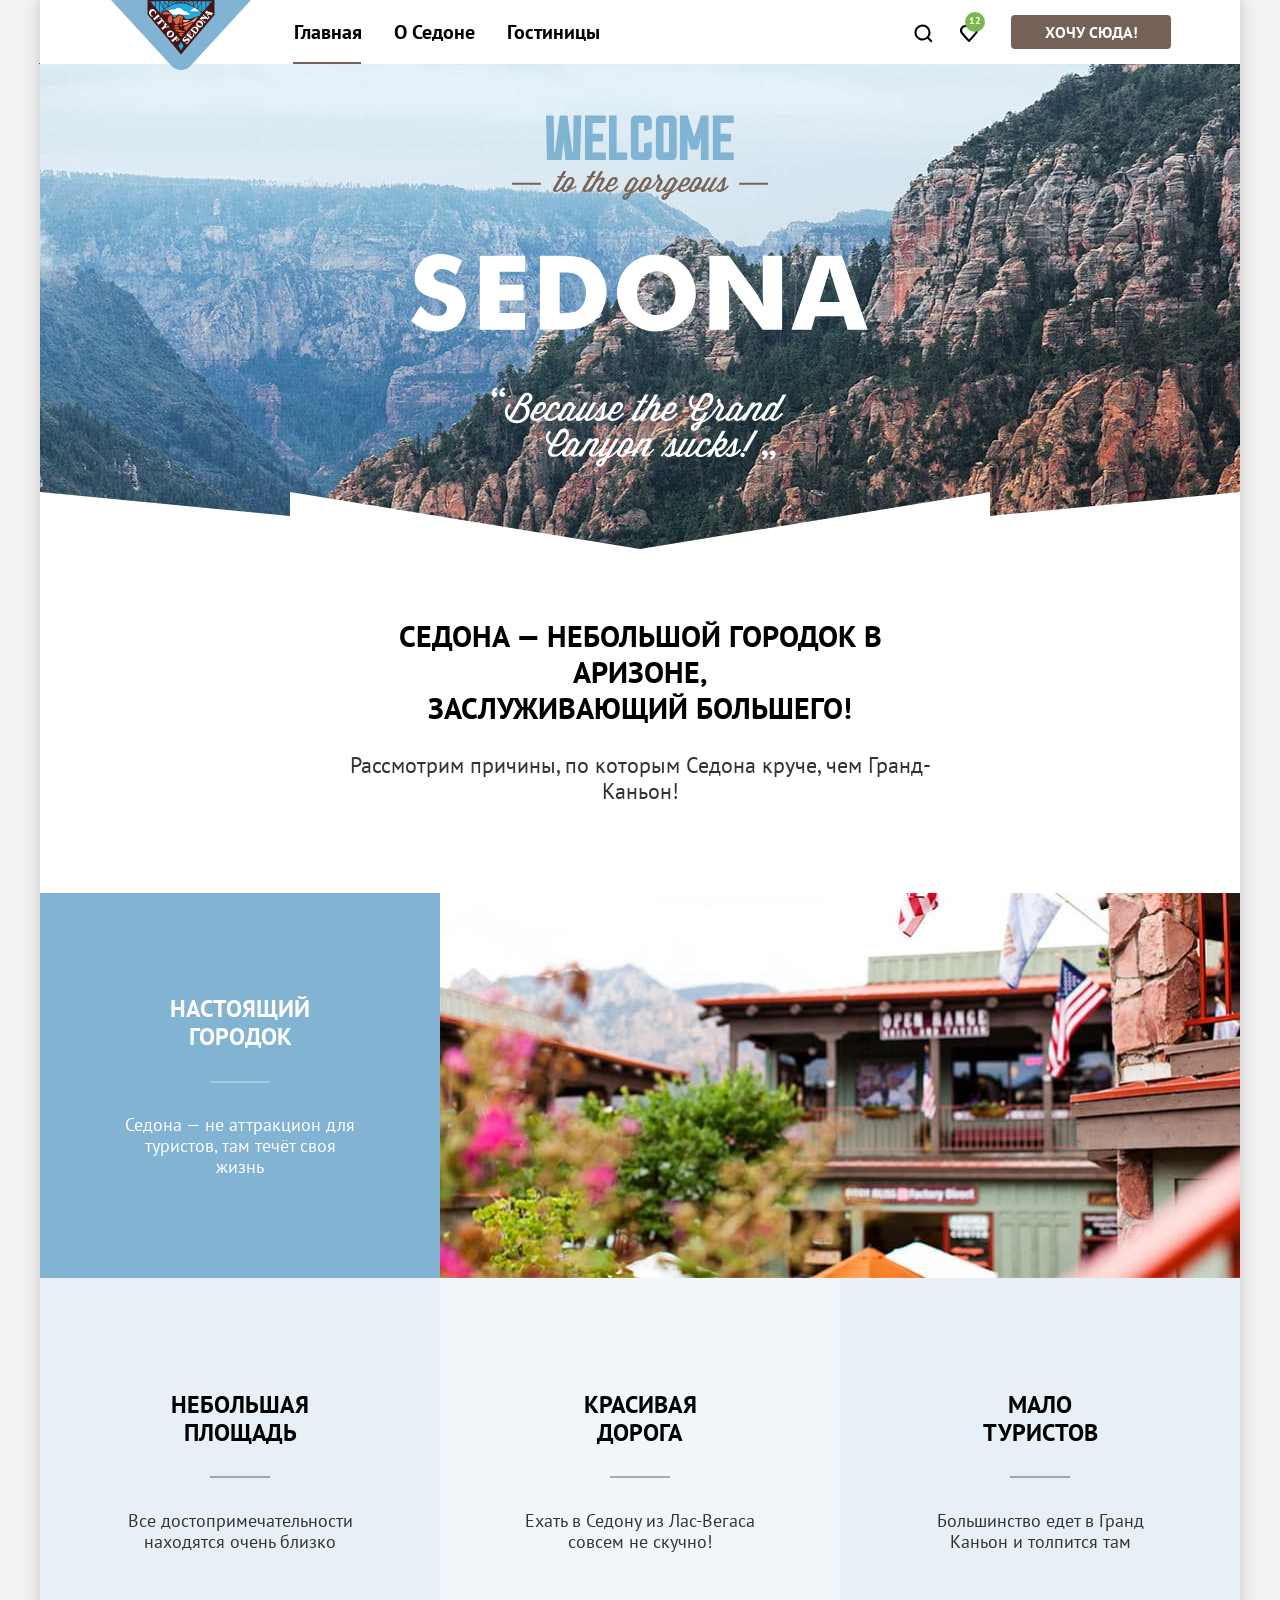
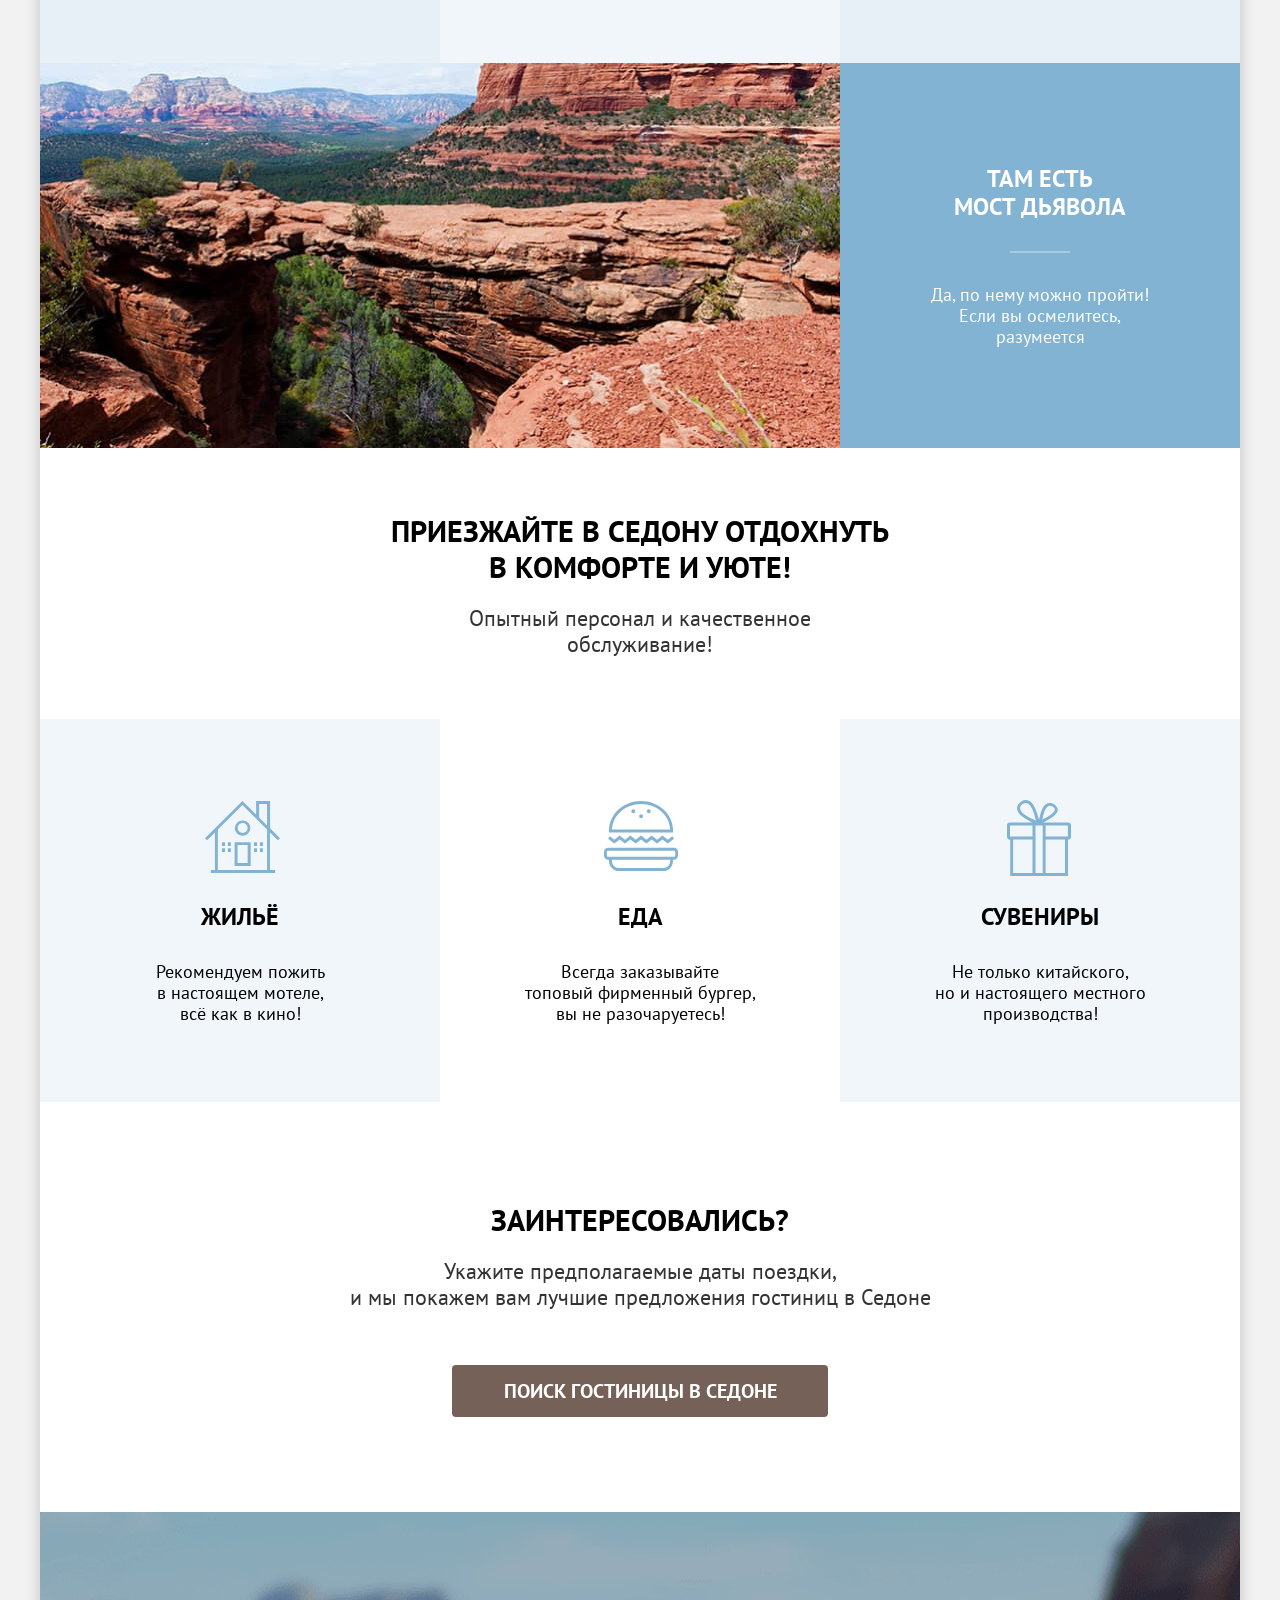
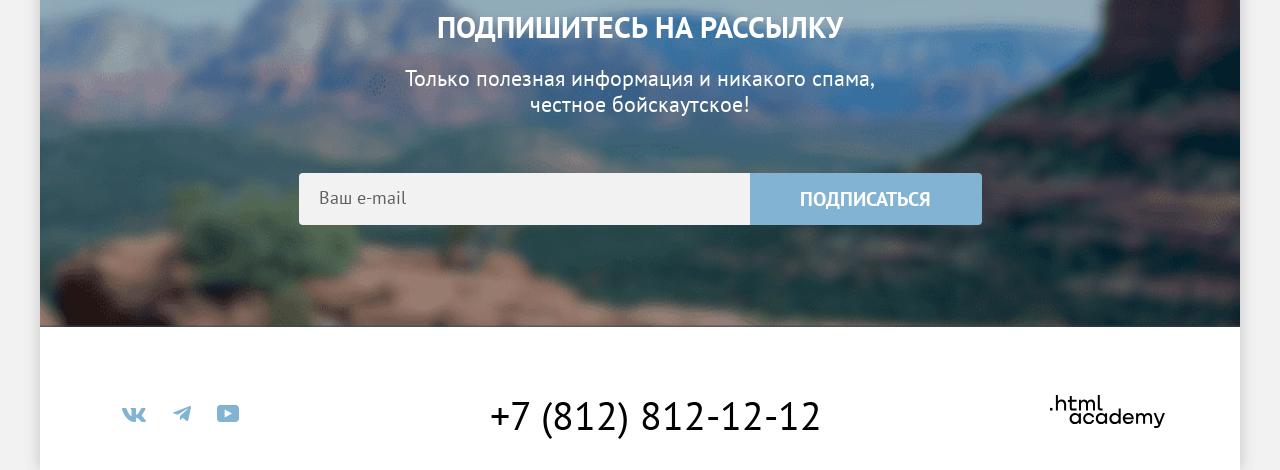
==== commit fb6825a2: "Merge branch 'master' of https://github.com/n4lla0326/2634943-sedona-2" ====
--- a/index.html
+++ b/index.html
@@ -5,12 +5,12 @@
     <meta charset="utf-8">
     <title>HTML Academy: Седона</title>
     <link rel="stylesheet" href="styles/styles.css">
-    <link rel="icon" type="image/png" sizes="32x32" href="images/favicon-32x32.png">
+
   </head>
 
   <body>
     <div class="container">
-      <header class="header" data-test="header">
+      <header class="header">
         <a class="navigation-logo" href="index.html">
           <img src="images/logo.svg" width="140" height="70" alt="Логотип сайта.Перейти на главную страницу.">
         </a>
@@ -44,15 +44,15 @@
         </nav>
       </header>
 
-      <main class="main" data-test="main">
+      <main class="main">
 
         <h1 class="visually-hidden">Туризм в городе Седона</h1>
-        <section class="hero" data-test="hero">
+        <section class="hero">
           <img class="hero-image" src="images/welcome.svg" width="458" height="352"
             alt="Приветствие гостей города Седона.">
         </section>
 
-        <section class="advantages" data-test="advantages">
+        <section class="advantages">
           <h2 class="block-title sedona" id="about-sedona"> Седона — небольшой городок в Аризоне, <br>
             заслуживающий большего!</h2>
           <p class="advantages-intro">Рассмотрим причины, по которым Седона круче, чем Гранд-Каньон!</p>
@@ -87,7 +87,7 @@
           </ul>
         </section>
 
-        <section class="service" data-test="service">
+        <section class="service">
           <h2 class="promo-title">Приезжайте в Седону отдохнуть <br> в комфорте и уюте!</h2>
           <p class="advantages-intro client">Опытный персонал и качественное обслуживание!</p>
           <ul class="service-list">
@@ -109,7 +109,7 @@
           </ul>
         </section>
 
-        <section class="hotel-search" data-test="search">
+        <section class="hotel-search">
           <h2 class="block-title hotel-title">Заинтересовались?</h2>
           <p class="hotel-search-text">Укажите предполагаемые даты поездки, <br> и мы покажем вам лучшие предложения
             гостиниц
@@ -222,14 +222,7 @@
           <form class="search-form" action="https://echo.htmlacademy.ru/" method="post">
             <div class="search-form__header">
               <h2 class="search-form__title"> Поиск гостиницы в Седоне</h2>
-              <button class="search-form__close" type="button" aria-label="Закрыть форму">
-                <svg class="search-form__close-svg" width="14" height="14" viewBox="0 0 14 14" fill="none"
-                  xmlns="http://www.w3.org/2000/svg">
-                  <path
-                    d="M14 1.29231L12.7077 0L7 5.70769L1.29231 0L0 1.29231L5.70769 7L0 12.7077L1.29231 14L7 8.29231L12.7077 14L14 12.7077L8.29231 7L14 1.29231Z"
-                    fill="currentColor" />
-                </svg>
-              </button>
+              <button class="search-form__close" type="button" aria-label="Закрыть форму">×</button>
             </div>
 
             <div class="search-form__field">
@@ -255,21 +248,9 @@
                 <div class="search-form__guest-group">
                   <label class="search-form__label" for="adults">Взрослые:</label>
                   <div class="counter">
-                    <button class="counter__button" type="button">
-                      <svg class="counter__button-svg" width="20" height="20" viewBox="0 0 20 20" fill="none"
-                        xmlns="http://www.w3.org/2000/svg">
-                        <path d="M3 9V11H17V9H3Z" fill="currentColor" />
-                      </svg>
-                      <span class="visually-hidden">Уменьшить количество взрослых</span>
-                    </button>
-                    <input class="counter__input" type="number" id="adults" name="adults" value="2" min="0">
-                    <button class="counter__button" type="button">
-                      <svg class="counter__button-svg" width="20" height="20" viewBox="0 0 20 20" fill="none"
-                        xmlns="http://www.w3.org/2000/svg">
-                        <path d="M17 9H11V3H9V9H3V11H9V17H11V11H17V9Z" fill="currentColor" />
-                      </svg>
-                      <span class="visually-hidden">Увеличить количество взрослых</span>
-                    </button>
+                    <button class="counter__button" type="button" aria-label="Уменьшить количество взрослых">−</button>
+                    <input class="counter__input" type="number" id="adults" name="adults" value="2" min="0" readonly>
+                    <button class="counter__button" type="button" aria-label="Увеличить количество взрослых">+</button>
                   </div>
                 </div>
 
@@ -286,29 +267,21 @@
                   </div>
 
                   <div class="counter">
-                    <button class="counter__button" type="button">
-                      <svg class="counter__button-svg" width="20" height="20" viewBox="0 0 20 20" fill="none"
-                        xmlns="http://www.w3.org/2000/svg">
-                        <path d="M3 9V11H17V9H3Z" fill="currentColor" />
-                      </svg>
-                      <span class="visually-hidden">Уменьшить количество взрослых</span>
-                    </button>
-                    <input class="counter__input" type="number" id="children" name="children" value="2" min="0">
-                    <button class="counter__button" type="button">
-                      <svg class="counter__button-svg" width="20" height="20" viewBox="0 0 20 20" fill="none"
-                        xmlns="http://www.w3.org/2000/svg">
-                        <path d="M17 9H11V3H9V9H3V11H9V17H11V11H17V9Z" fill="currentColor" />
-                      </svg>
-                      <span class="visually-hidden">Увеличить количество взрослых</span>
-                    </button>
+                    <button class="counter__button" type="button" aria-label="Уменьшить количество детей">−</button>
+                    <input class="counter__input" type="number" id="children" name="children" value="2" min="0"
+                      readonly>
+                    <button class="counter__button" type="button" aria-label="Увеличить количество детей">+</button>
                   </div>
                 </div>
               </div>
             </div>
-            <button class="search-form__submit" type="submit">Найти</button>
+
+            <button class="search-form__submit" type="submit" required>Найти</button>
           </form>
+
         </section>
       </div>
+    </div>
     </div>
     <script src="./scripts/script.js"></script>
   </body>
--- a/styles/styles.css
+++ b/styles/styles.css
@@ -1,10 +1,3 @@
-/*
-* Prefixed by https://autoprefixer.github.io
-* PostCSS: v8.4.14,
-* Autoprefixer: v10.4.7
-* Browsers: > 2% and last 1 version
-*/
-
 @font-face {
   font-family: "PT Sans";
   font-weight: 400;
@@ -52,7 +45,6 @@
   margin: 0;
   padding: 0;
   min-height: 100%;
-  min-width: 1020px;
   font-family: "PT Sans", Arial, sans-serif;
   font-size: 18px;
   line-height: 21px;
@@ -100,7 +92,11 @@
   width: 500px;
   display: flex;
   flex-wrap: wrap;
-}
+
+}
+
+.navigation-item {}
+
 
 .product-card-title:hover,
 .navigation-link:hover {
@@ -150,6 +146,8 @@
   justify-content: flex-end;
   gap: 10px;
 }
+
+.user-item {}
 
 .user-link {
   text-decoration: none;
@@ -194,6 +192,7 @@
   display: flex;
   justify-content: center;
   text-align: center;
+
 }
 
 .wish {
@@ -271,7 +270,6 @@
   color: #333333;
   border: 2px solid #e5e5e5;
   border-radius: 4px;
-  -webkit-appearance: none;
   appearance: none;
   position: relative;
   padding: 13px 40px 12px 16px;
@@ -292,7 +290,7 @@
 }
 
 .sedona {
-  width: 627px;
+  width: 620px;
   margin-bottom: 26px;
 }
 
@@ -305,7 +303,7 @@
   line-height: 26px;
   text-align: center;
   color: #333333;
-  width: 656px;
+  width: 651px;
 }
 
 .advantages-intro.client {
@@ -319,6 +317,7 @@
   list-style: none;
   display: flex;
   flex-wrap: wrap;
+
 }
 
 .advantages-item {
@@ -326,6 +325,7 @@
   padding-bottom: 110px;
   width: 400px;
   background-color: rgba(131, 179, 211, 0.122);
+
 }
 
 .advantages-item:nth-child(odd) {
@@ -334,6 +334,7 @@
 
 .advantages-item:nth-child(even) {
   background-color: rgba(131, 179, 211, 0.2);
+
 }
 
 .advantages-item-photo {
@@ -342,6 +343,7 @@
   flex-direction: row;
   flex-wrap: nowrap;
   justify-content: flex-start;
+
 }
 
 .advantages-item-photo.bridge {
@@ -351,6 +353,7 @@
 .advantages-photo {
   padding: 102px 0 70px;
   width: 400px;
+
 }
 
 .sedona-photo {
@@ -405,7 +408,7 @@
 
 .advantages-text-photo {
   margin: 0;
-  padding: 0;
+  padding: 0 px;
   color: #ffffff;
   font-weight: 400;
   font-size: 18px;
@@ -542,6 +545,8 @@
   border-width: 0 0 3px 3px;
 }
 
+.catalog-products {}
+
 .catalog-filter-title {
   font-weight: 700;
   font-size: 20px;
@@ -559,15 +564,11 @@
 .price-label-min {
   left: 107px;
   top: 15px;
-  width: 20px;
-  height: 20px;
 }
 
 .price-label-max {
   left: 248px;
   top: 15px;
-  width: 20px;
-  height: 20px;
 }
 
 .range-scale {
@@ -621,10 +622,6 @@
   padding-left: 0;
   margin: 0;
   position: relative;
-}
-
-.search-result {
-  margin-bottom: 67px;
 }
 
 .filter {
@@ -804,6 +801,8 @@
   margin-left: 50px;
 }
 
+.control-input {}
+
 .grid-element-4 {
   align-self: end;
 }
@@ -817,6 +816,8 @@
   width: 191px;
   padding: 9px 20px;
 }
+
+.button-filter.apply {}
 
 .button-filter.reset {
   background-color: transparent;
@@ -1047,13 +1048,6 @@
   cursor: pointer;
 }
 
-.pagination-current:hover,
-.pagination-current:focus,
-.pagination-link.pagination-current:active {
-  background-color: #f2f2f2;
-  color: #000000;
-}
-
 .button-filter:active,
 .pagination-link:active,
 .button-primary:active,
@@ -1086,6 +1080,7 @@
   outline: none;
   cursor: pointer;
 }
+
 
 .submit-remove:active {
   background-color: #7db54f;
@@ -1102,18 +1097,10 @@
 .counter__button:disabled,
 .info-button:disabled,
 .search-form__submit:disabled,
-.control-input:disabled + .control-mark:hover,
-.control-input:disabled + .control-mark-housing:hover,
-.control-input:disabled + .control-mark:focus,
-.control-input:disabled + .control-mark-housing:focus,
-.price-input-min:disabled:hover,
-.price-input-max:disabled:hover,
-.price-input-min:disabled:focus,
-.price-input-max:disabled:focus,
-.button-filter:disabled:hover,
-.button-filter:disabled:focus,
-.range-toggle:disabled:hover,
-.range-toggle:disabled:focus {
+.filter-item:disabled,
+.price-input-min:disabled,
+.price-input-max:disabled,
+.button-filter:disabled {
   background-color: #e5e5e5;
   color: #ffffff4d;
   outline: none;
@@ -1177,15 +1164,17 @@
   background-size: 100% 100%;
   background-repeat: no-repeat;
   background-position: 0 0;
-  padding-top: 50px;
-  padding-bottom: 103px;
+  padding-top: 52px;
+  padding-bottom: 82px;
+  min-height: 415px;
   box-sizing: border-box;
   text-align: center;
-  margin-bottom: 0;
+  margin-bottom: 20px;
 }
 
 .subscribe.catalog {
   background: #ffffff;
+  padding-top: 118px;
 }
 
 .subscribe-title {
@@ -1234,6 +1223,15 @@
   font-family: inherit;
 }
 
+.form-input::-moz-placeholder {
+  color: #000000;
+  font-size: 18px;
+  line-height: 24px;
+  width: 87px;
+  height: 24px;
+  opacity: 0.6;
+}
+
 .form-input::placeholder {
   color: #000000;
   font-size: 18px;
@@ -1277,6 +1275,7 @@
   display: flex;
   flex-wrap: wrap;
   justify-content: space-between;
+
 }
 
 .star {
@@ -1286,10 +1285,6 @@
   background: url(../images/star.svg) space 0 0;
 }
 
-.star-one {
-  width: 24px;
-}
-
 .star-two {
   width: 42px;
 }
@@ -1299,11 +1294,11 @@
 }
 
 .star-four {
-  width: 85px;
+  width: 89px;
 }
 
 .star-five {
-  width: 90px;
+  width: 95px;
 }
 
 .rating {
@@ -1318,6 +1313,7 @@
   font-weight: 400;
   font-size: 16px;
   line-height: 20px;
+
 }
 
 .subscribe-button-text {
@@ -1341,6 +1337,7 @@
   width: 1060px;
   min-height: 40px;
   align-items: flex-start;
+
 }
 
 .social-list {
@@ -1480,7 +1477,6 @@
 .search-form__close:active {
   background-color: #e5e5e5;
   color: rgb(0, 0, 0, 0.3);
-  border: none;
 }
 
 .search-form__date-input:hover {
@@ -1491,7 +1487,8 @@
 .search-form__date-input:focus {
   background-color: #e5e5e5;
   color: rgb(0, 0, 0, 0.6);
-  outline: 3px solid #83b3d3;
+  outline: none;
+  border: 3px solid #83b3d3;
 }
 
 .search-form__date-input:active {
@@ -1524,8 +1521,10 @@
   color: #000000;
 }
 
-.counter__input:focus {
-  outline: 3px solid #83b3d3;
+.counter__input:focus,
+.counter__button:focus {
+  outline: none;
+  border: 3px solid #83b3d3;
   color: #000000;
 }
 
@@ -1612,8 +1611,10 @@
   top: 64px;
   right: 52px;
   background-color: #f2f2f2;
-  color: #000000;
   border: none;
+  background-image: url("../images/close.svg");
+  background-repeat: no-repeat;
+  background-position: center;
   cursor: pointer;
   outline: none;
 }
@@ -1655,7 +1656,8 @@
 }
 
 .search-form__control {
-  width: 439px;
+  display: inline-block;
+  vertical-align: middle;
 }
 
 .search-form__date-input {
@@ -1680,7 +1682,7 @@
 
 .search-form__message {
   margin: 0;
-  padding: 3px 20px 11px 17px;
+  padding: 3px 20px 11px 20px;
   font-weight: 400;
   font-size: 16px;
   line-height: 21px;
@@ -1724,9 +1726,9 @@
 
 .search-form__label--children {
   position: relative;
-  margin-right: -5px;
+  margin-right: 11px;
   margin-left: 25px;
-  width: 65px;
+  max-width: 120px;
 }
 
 .info-button {
@@ -1772,7 +1774,7 @@
   display: flex;
   flex-wrap: wrap;
   align-items: center;
-  width: 108px;
+  width: 110px;
   height: 50px;
   background: #f2f2f2;
   border-radius: 4px;
@@ -1780,50 +1782,30 @@
 }
 
 .counter__button {
-  width: 35px;
+  width: 30px;
   height: 100%;
   border: 0;
   background: transparent;
-  display: flex;
-  justify-content: center;
-  align-items: center;
+  font-size: 24px;
+  color: rgba(117, 97, 87, 0.302);
   cursor: pointer;
-  padding: 0;
-  color: rgba(117, 97, 87, 0.302);
-}
-
-.counter__button-svg {
-  border-radius: 4px;
-}
-
-.counter__button:focus {
-  outline: none;
-}
-
-.counter__button:focus .counter__button-svg {
-  outline: 3px solid #82b3d3;
-  color: #000000;
 }
 
 .counter__input {
-  width: 31px;
+  width: 43px;
   border: none;
   background: transparent;
   text-align: center;
   font-family: inherit;
   font-size: 18px;
   font-weight: 700;
-  height: 41px;
+
 }
 
 .counter__input::-webkit-outer-spin-button,
 .counter__input::-webkit-inner-spin-button {
   -webkit-appearance: none;
   margin: 0;
-}
-
-input[type="number"] {
-  -moz-appearance: textfield;
 }
 
 .tooltip {
@@ -1832,7 +1814,7 @@
   right: -97px;
   top: 54px;
   width: 256px;
-  padding: 20px 22px;
+  padding: 23px 22px;
   border-radius: 10px;
   background: #333333;
   color: #ffffff;
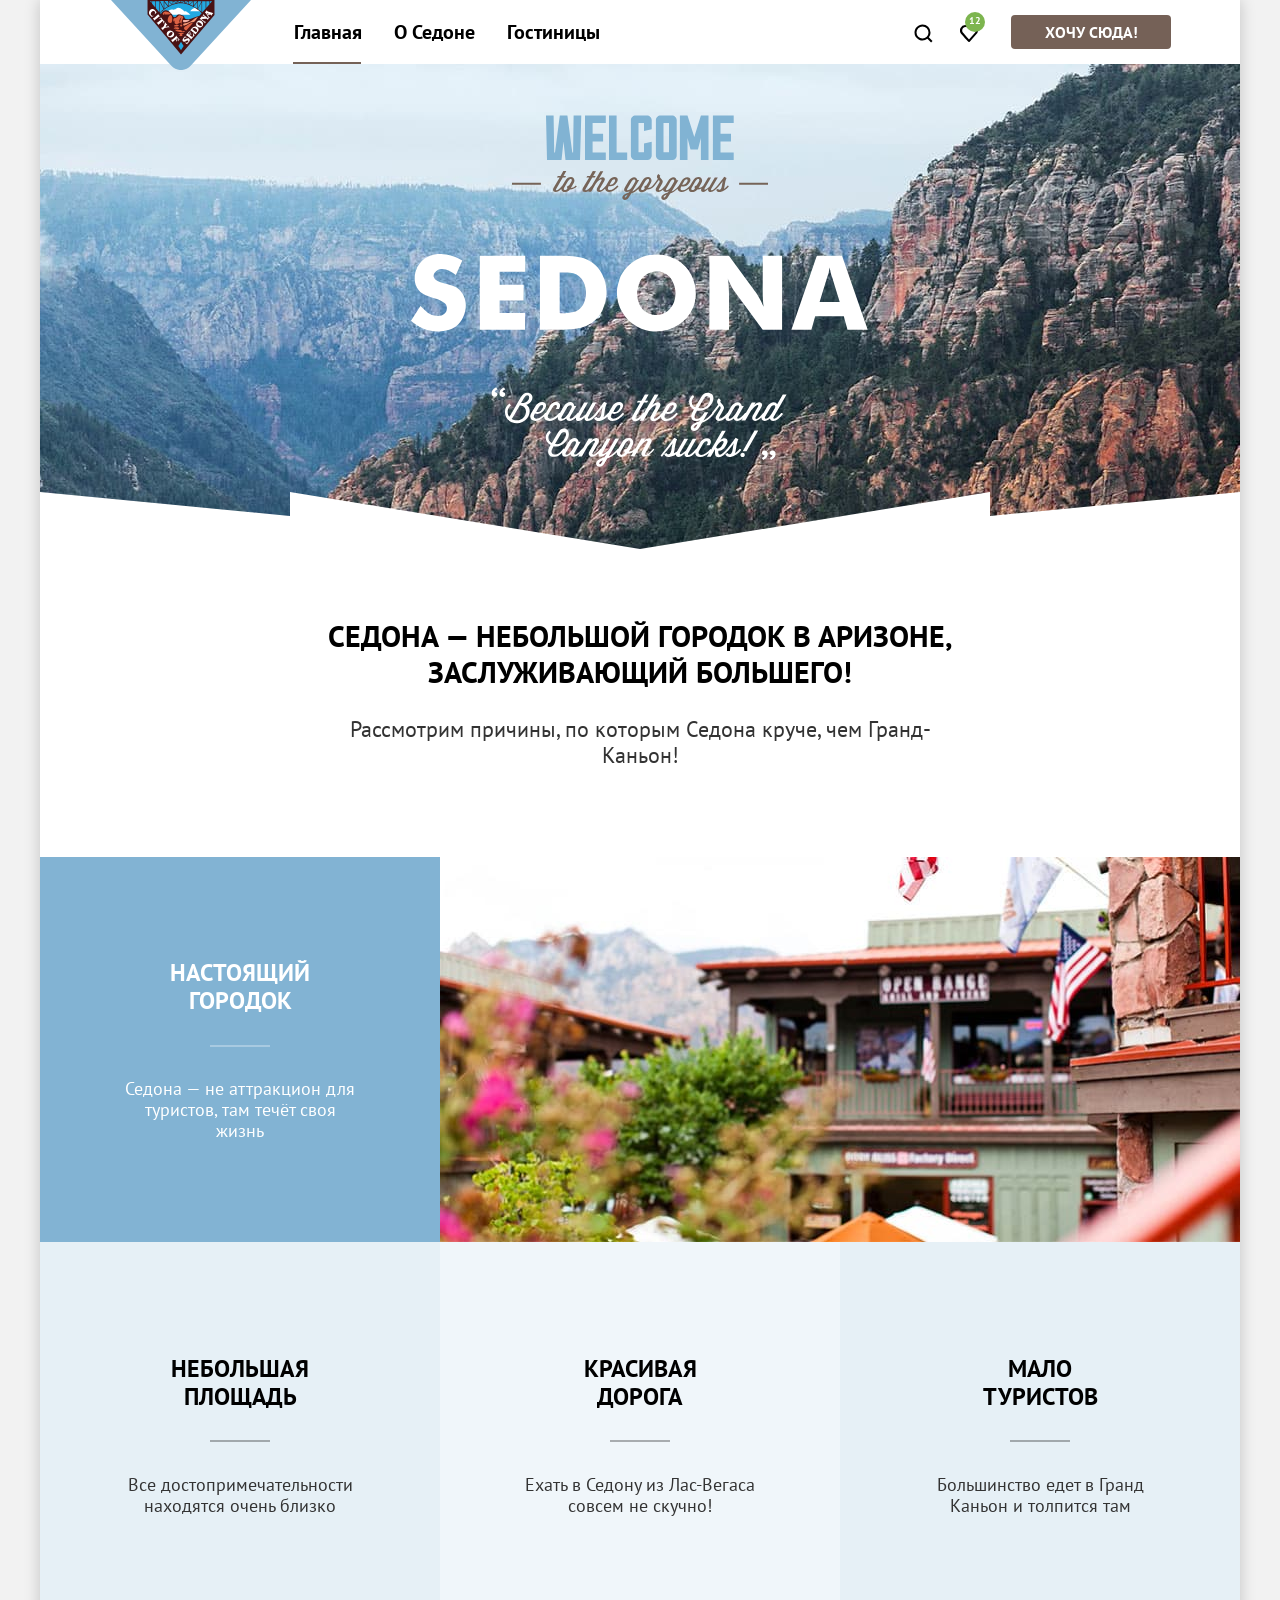
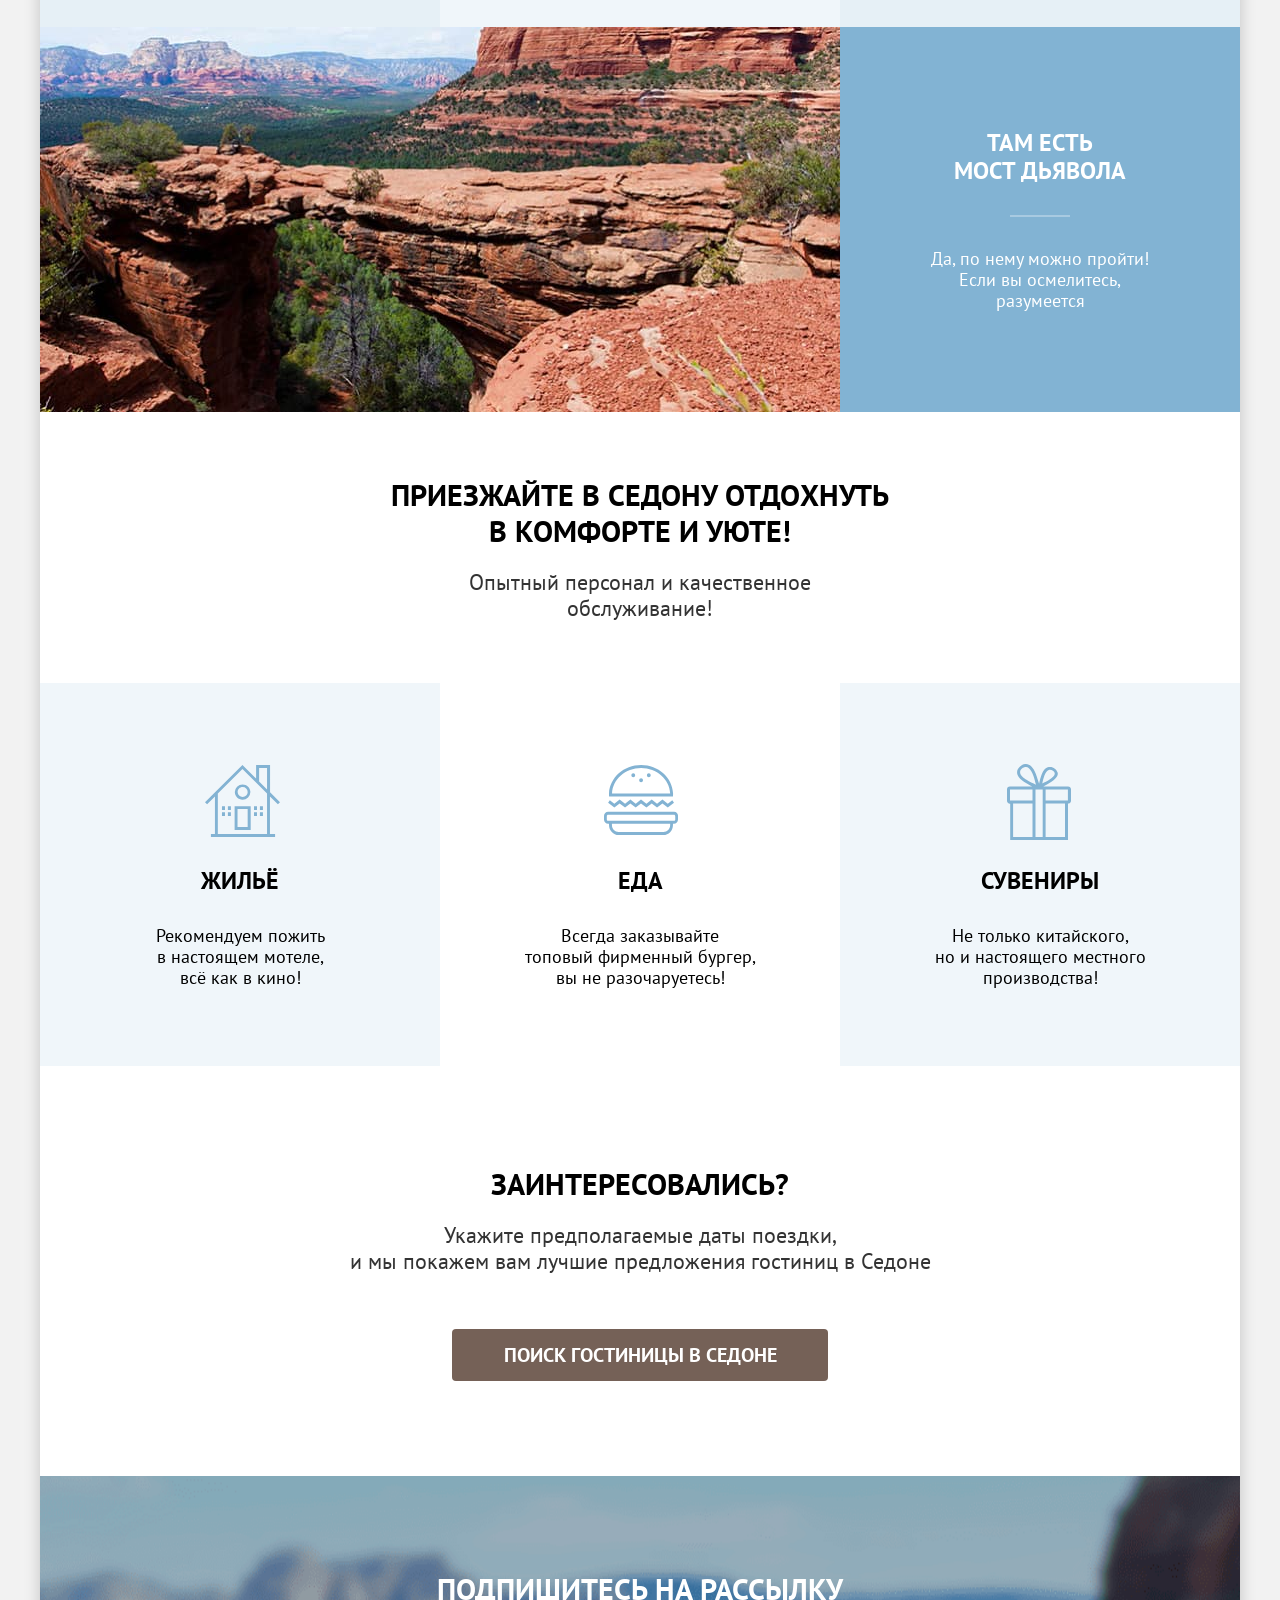
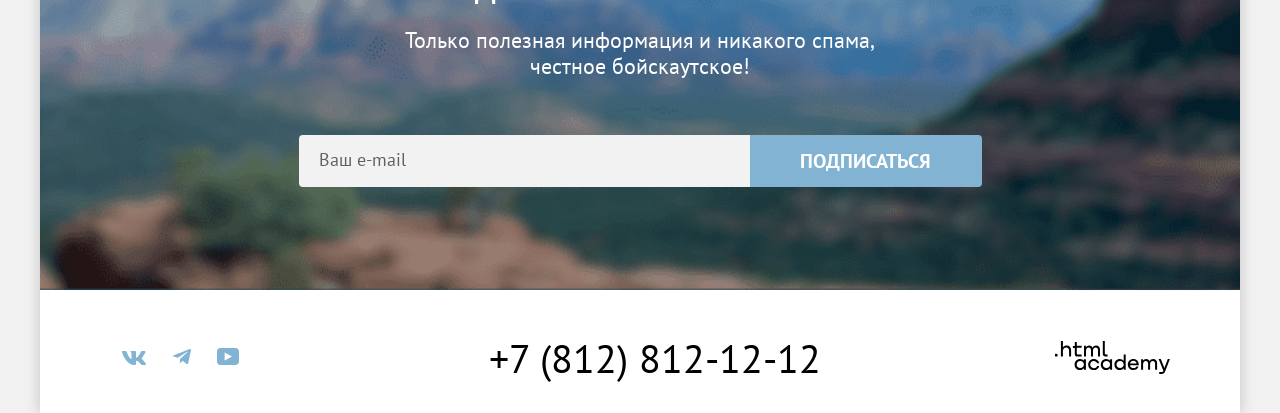
==== commit 1465e53d: "Для допуска к повторной защите" ====
--- a/index.html
+++ b/index.html
@@ -5,7 +5,7 @@
     <meta charset="utf-8">
     <title>HTML Academy: Седона</title>
     <link rel="stylesheet" href="styles/styles.css">
-
+    <link rel="icon" type="image/png" sizes="32x32" href="images/favicon-32x32.png">
   </head>
 
   <body>
@@ -35,7 +35,8 @@
             <li class="user-item">
               <a class="user-link favorites" href="#">
                 <span class="visually-hidden"> Избранное</span>
-                <span class="fav"> 12 </span> </a>
+                <span class="fav"> 12 </span>
+              </a>
             </li>
             <li class="user-item ">
               <a class="user-link button wish" href="#">Хочу сюда!</a>
@@ -46,8 +47,8 @@
 
       <main class="main">
 
-        <h1 class="visually-hidden">Туризм в городе Седона</h1>
         <section class="hero">
+          <h1 class="visually-hidden">Туризм в городе Седона</h1>
           <img class="hero-image" src="images/welcome.svg" width="458" height="352"
             alt="Приветствие гостей города Седона.">
         </section>
@@ -93,18 +94,15 @@
           <ul class="service-list">
             <li class="service-item housing">
               <h3 class="service-title">Жильё</h3>
-              <p class="service-text">Рекомендуем пожить <br> в настоящем мотеле, <br>
-                всё как в кино! </p>
+              <p class="service-text">Рекомендуем пожить <br> в настоящем мотеле, <br> всё как в кино! </p>
             </li>
             <li class="service-item food">
               <h3 class="service-title ">Еда</h3>
-              <p class="service-text">Всегда заказывайте <br>
-                топовый фирменный бургер,<br> вы не разочаруетесь! </p>
+              <p class="service-text">Всегда заказывайте <br> топовый фирменный бургер,<br> вы не разочаруетесь! </p>
             </li>
             <li class="service-item souvenirs">
               <h3 class="service-title">Сувениры </h3>
-              <p class="service-text">Не только китайского,<br>
-                но и настоящего местного <br> производства! </p>
+              <p class="service-text">Не только китайского,<br> но и настоящего местного <br> производства! </p>
             </li>
           </ul>
         </section>
@@ -112,9 +110,7 @@
         <section class="hotel-search">
           <h2 class="block-title hotel-title">Заинтересовались?</h2>
           <p class="hotel-search-text">Укажите предполагаемые даты поездки, <br> и мы покажем вам лучшие предложения
-            гостиниц
-            в Седоне</p>
-
+            гостиниц в Седоне</p>
           <button class="open-modal button" type="button">Поиск гостиницы в Седоне</button>
         </section>
 
@@ -122,8 +118,10 @@
           <h2 class="block-title subscribe-title">Подпишитесь на рассылку</h2>
           <p class="subscribe-text">Только полезная информация и никакого спама, <br> честное бойскаутское!</p>
           <form class="subscribe-form" action="https://echo.htmlacademy.ru/" method="post">
-            <input class="form-input" type="email" name="email" placeholder="Ваш e-mail" required>
-            <button class="button button-primary" type="submit"> <span class="subscribe-button-text">Подписаться</span>
+            <label class="visually-hidden" for="subscribe-email">Электронная почта</label>
+            <input class="form-input" type="email" name="email" id="subscribe-email" placeholder="Ваш e-mail" required>
+            <button class="button button-primary" type="submit">
+              <span class="subscribe-button-text">Подписаться</span>
             </button>
           </form>
         </section>
@@ -140,8 +138,8 @@
                     d="M23.45 0.948C23.616 0.402 23.45 0 22.655 0H20.03C19.362 0 19.054 0.347 18.887 0.73C18.887 0.73 17.552 3.926 15.661 6.002C15.049 6.604 14.771 6.795 14.437 6.795C14.27 6.795 14.019 6.604 14.019 6.057V0.948C14.019 0.292 13.835 0 13.279 0H9.151C8.734 0 8.483 0.304 8.483 0.593C8.483 1.214 9.429 1.358 9.526 3.106V6.904C9.526 7.737 9.373 7.888 9.039 7.888C8.149 7.888 5.984 4.677 4.699 1.003C4.45 0.288 4.198 0 3.527 0H0.9C0.15 0 0 0.347 0 0.73C0 1.412 0.89 4.8 4.145 9.281C6.315 12.341 9.37 14 12.153 14C13.822 14 14.028 13.632 14.028 12.997V10.684C14.028 9.947 14.186 9.8 14.715 9.8C15.105 9.8 15.772 9.992 17.33 11.467C19.11 13.216 19.403 14 20.405 14H23.03C23.78 14 24.156 13.632 23.94 12.904C23.702 12.18 22.852 11.129 21.725 9.882C21.113 9.172 20.195 8.407 19.916 8.024C19.527 7.533 19.638 7.314 19.916 6.877C19.916 6.877 23.116 2.451 23.449 0.948H23.45Z"
                     fill="currentColor" />
                 </svg>
-
-                <span class="visually-hidden">Vkontakte</span></a>
+                <span class="visually-hidden">Vkontakte</span>
+              </a>
             </li>
             <li class="social-item">
               <a class="telegram" href="https://t.me/htmlacademy">
@@ -150,7 +148,8 @@
                     d="M16.785 0.0992597L0.840489 6.24776C-0.247661 6.68481 -0.241365 7.29184 0.640845 7.56253L4.73445 8.83953L14.2058 2.8637C14.6537 2.59121 15.0629 2.7378 14.7265 3.03636L7.05283 9.96185H7.05103L7.05283 9.96275L6.77045 14.1823C7.18413 14.1823 7.36669 13.9925 7.59871 13.7686L9.58705 11.8351L13.7229 14.89C14.4855 15.31 15.0332 15.0941 15.2229 14.1841L17.9379 1.38885C18.2158 0.274623 17.5126 -0.229883 16.785 0.0992597Z"
                     fill="currentColor" />
                 </svg>
-                <span class="visually-hidden">Telegram</span></a>
+                <span class="visually-hidden">Telegram</span>
+              </a>
             </li>
             <li class="social-item">
               <a class="youtube" href="https://www.youtube.com/user/htmlacademyru">
@@ -159,59 +158,58 @@
                     d="M18.607 0H3.17413C1.31343 0 0 1.59375 0 3.4V13.4937C0 15.4062 1.31343 17 3.17413 17H18.8259C20.4677 17 22 15.4062 22 13.6V3.4C21.7811 1.59375 20.4677 0 18.607 0ZM7.66169 12.5375V4.4625L14.995 8.5L7.66169 12.5375Z"
                     fill="currentColor" />
                 </svg>
-                <span class="visually-hidden">Youtube</span></a>
+                <span class="visually-hidden">Youtube</span>
+              </a>
             </li>
           </ul>
 
           <ul class="phone">
             <li class="number">
               <a href="tel:+78128121212" class="phone-link">
-
-                <span class="visually-hidden">Позвонить</span>+7 (812) 812-12-12</a>
-            </li>
-          </ul>
-          <ul class="logo">
-            <li> <a href="https://htmlacademy.ru/" class="logo-link"> <span class="visually-hidden">Логотип
-                  htmlacadem</span>
-                <svg width="115" height="33" viewBox="0 0 115 33" role="img" aria-label="HTML Academy" fill="none"
-                  xmlns="http://www.w3.org/2000/svg">
-                  <path d="M0 12.9V15.5H2.5V12.9H0Z" fill="currentColor" />
-                  <path
-                    d="M11.6 4.5C10 4.5 8.8 5.2 8 6.2H7.9V0H5.9V15.5H7.9V10.2C7.9 8.1 9.2 6.6 11.2 6.6C13 6.6 14.1 8 14.1 9.8V15.5H16.1V9.4C16.2 6.4 14.3 4.5 11.6 4.5Z"
-                    fill="currentColor" />
-                  <path
-                    d="M26.6 4.8H21.8V1.1H19.8V4.9H17.9V6.9H19.8V12.9C19.8 14.6 20.8 15.6 22.5 15.6H26.6V13.6H22.9C22.2 13.6 21.8 13.2 21.8 12.5V6.8H26.6V4.8Z"
-                    fill="currentColor" />
-                  <path
-                    d="M41.1 4.6C39.5 4.6 38.2 5.4 37.6 6.7H37.5C36.9 5.5 35.7 4.6 34.1 4.6C32.7 4.6 31.6 5.4 31 6.4H30.9V4.8H29V15.4H31V10C31 8 32 6.5 33.6 6.5C35.1 6.5 36 7.5 36 9.1V15.4H38V9.8C38 7.4 39.4 6.5 40.6 6.5C42.1 6.5 43 7.5 43 9.1V15.4H45V8.9C45.1 6.4 43.6 4.6 41.1 4.6Z"
-                    fill="currentColor" />
-                  <path
-                    d="M47.8 12.7C47.8 14.4 48.8 15.4 50.6 15.4H52.6V13.4H50.9C50.2 13.4 49.8 13 49.8 12.3V0H47.8V12.7Z"
-                    fill="currentColor" />
-                  <path
-                    d="M28.9 19.7C28 18.6 26.7 17.9 25 17.9C21.9 17.9 19.6 20.2 19.6 23.5C19.6 26.8 21.9 29.1 25 29.1C26.8 29.1 28 28.3 28.8 27.2H28.9V28.8H30.9V18.2H28.9V19.7ZM25.3 27.1C23.1 27.1 21.7 25.5 21.7 23.5C21.7 21.5 23.1 19.9 25.3 19.9C27.5 19.9 28.9 21.5 28.9 23.5C28.9 25.4 27.5 27.1 25.3 27.1Z"
-                    fill="currentColor" />
-                  <path
-                    d="M44.2 22C43.7 19.6 41.6 17.9 38.8 17.9C35.4 17.9 33.2 20.4 33.2 23.5C33.2 26.6 35.4 29.1 38.8 29.1C41.6 29.1 43.7 27.3 44.2 24.9H42.1C41.7 26.2 40.4 27.2 38.8 27.2C36.6 27.2 35.2 25.6 35.2 23.6C35.2 21.6 36.6 20 38.8 20C40.4 20 41.6 21 42.1 22.2H44.2V22Z"
-                    fill="currentColor" />
-                  <path
-                    d="M55.1 19.7C54.2 18.6 52.9 17.9 51.2 17.9C48.1 17.9 45.8 20.2 45.8 23.5C45.8 26.8 48.1 29.1 51.2 29.1C53 29.1 54.2 28.3 55 27.2H55.1V28.8H57.1V18.2H55.1V19.7ZM51.5 27.1C49.3 27.1 47.9 25.5 47.9 23.5C47.9 21.5 49.3 19.9 51.5 19.9C53.7 19.9 55.1 21.5 55.1 23.5C55.1 25.4 53.6 27.1 51.5 27.1Z"
-                    fill="currentColor" />
-                  <path
-                    d="M68.7 19.8C67.8 18.7 66.5 17.9 64.8 17.9C61.7 17.9 59.4 20.2 59.4 23.5C59.4 26.8 61.6 29.1 64.8 29.1C66.5 29.1 67.8 28.3 68.6 27.3H68.7V28.8H70.7V13.4H68.7V19.8ZM65.1 27.1C62.9 27.1 61.5 25.5 61.5 23.5C61.5 21.5 62.9 19.9 65.1 19.9C67.3 19.9 68.7 21.5 68.7 23.5C68.6 25.5 67.2 27.1 65.1 27.1Z"
-                    fill="currentColor" />
-                  <path
-                    d="M78.3 17.9C75 17.9 72.8 20.4 72.8 23.5C72.8 26.5 74.9 29.1 78.3 29.1C80.8 29.1 82.8 27.8 83.5 25.5H81.4C80.9 26.5 79.8 27.1 78.4 27.1C76.5 27.1 75.1 25.8 75 24.2H83.8C84 20.6 81.8 17.9 78.3 17.9ZM78.3 19.8C80 19.8 81.3 20.8 81.6 22.4H75.1C75.4 20.9 76.6 19.8 78.3 19.8Z"
-                    fill="currentColor" />
-                  <path
-                    d="M98.2 17.9C96.6 17.9 95.3 18.7 94.6 19.9H94.5C93.9 18.7 92.7 17.9 91.1 17.9C89.7 17.9 88.6 18.6 88 19.7V18.2H86.1V28.8H88.1V23.4C88.1 21.4 89.1 20 90.7 19.9C92.2 19.9 93.1 20.9 93.1 22.5V28.8H95.1V23.2C95.1 20.8 96.5 19.9 97.7 19.9C99.2 19.9 100.1 20.9 100.1 22.5V28.8H102.1V22.3C102.2 19.7 100.7 17.9 98.2 17.9Z"
-                    fill="currentColor" />
-                  <path
-                    d="M109.4 27L105.8 18.1H103.6L108.4 29.7C108.1 30.6 107.7 30.9 106.7 30.9H104.2V32.9H106.7C108.5 32.9 109.5 32.1 110.2 30.3L114.9 18.1H112.8L109.4 27Z"
-                    fill="currentColor" />
-                </svg>
-              </a> </li>
-          </ul>
+                <span class="visually-hidden">Позвонить.</span>
+                +7 (812) 812-12-12</a>
+            </li>
+          </ul>
+
+          <a href="https://htmlacademy.ru/" class="logo-link">
+            <span class="visually-hidden">Логотип htmlacademy.</span>
+            <svg width="115" height="33" viewBox="0 0 115 33" role="img" aria-label="HTML Academy" fill="none"
+              xmlns="http://www.w3.org/2000/svg">
+              <path d="M0 12.9V15.5H2.5V12.9H0Z" fill="currentColor" />
+              <path
+                d="M11.6 4.5C10 4.5 8.8 5.2 8 6.2H7.9V0H5.9V15.5H7.9V10.2C7.9 8.1 9.2 6.6 11.2 6.6C13 6.6 14.1 8 14.1 9.8V15.5H16.1V9.4C16.2 6.4 14.3 4.5 11.6 4.5Z"
+                fill="currentColor" />
+              <path
+                d="M26.6 4.8H21.8V1.1H19.8V4.9H17.9V6.9H19.8V12.9C19.8 14.6 20.8 15.6 22.5 15.6H26.6V13.6H22.9C22.2 13.6 21.8 13.2 21.8 12.5V6.8H26.6V4.8Z"
+                fill="currentColor" />
+              <path
+                d="M41.1 4.6C39.5 4.6 38.2 5.4 37.6 6.7H37.5C36.9 5.5 35.7 4.6 34.1 4.6C32.7 4.6 31.6 5.4 31 6.4H30.9V4.8H29V15.4H31V10C31 8 32 6.5 33.6 6.5C35.1 6.5 36 7.5 36 9.1V15.4H38V9.8C38 7.4 39.4 6.5 40.6 6.5C42.1 6.5 43 7.5 43 9.1V15.4H45V8.9C45.1 6.4 43.6 4.6 41.1 4.6Z"
+                fill="currentColor" />
+              <path d="M47.8 12.7C47.8 14.4 48.8 15.4 50.6 15.4H52.6V13.4H50.9C50.2 13.4 49.8 13 49.8 12.3V0H47.8V12.7Z"
+                fill="currentColor" />
+              <path
+                d="M28.9 19.7C28 18.6 26.7 17.9 25 17.9C21.9 17.9 19.6 20.2 19.6 23.5C19.6 26.8 21.9 29.1 25 29.1C26.8 29.1 28 28.3 28.8 27.2H28.9V28.8H30.9V18.2H28.9V19.7ZM25.3 27.1C23.1 27.1 21.7 25.5 21.7 23.5C21.7 21.5 23.1 19.9 25.3 19.9C27.5 19.9 28.9 21.5 28.9 23.5C28.9 25.4 27.5 27.1 25.3 27.1Z"
+                fill="currentColor" />
+              <path
+                d="M44.2 22C43.7 19.6 41.6 17.9 38.8 17.9C35.4 17.9 33.2 20.4 33.2 23.5C33.2 26.6 35.4 29.1 38.8 29.1C41.6 29.1 43.7 27.3 44.2 24.9H42.1C41.7 26.2 40.4 27.2 38.8 27.2C36.6 27.2 35.2 25.6 35.2 23.6C35.2 21.6 36.6 20 38.8 20C40.4 20 41.6 21 42.1 22.2H44.2V22Z"
+                fill="currentColor" />
+              <path
+                d="M55.1 19.7C54.2 18.6 52.9 17.9 51.2 17.9C48.1 17.9 45.8 20.2 45.8 23.5C45.8 26.8 48.1 29.1 51.2 29.1C53 29.1 54.2 28.3 55 27.2H55.1V28.8H57.1V18.2H55.1V19.7ZM51.5 27.1C49.3 27.1 47.9 25.5 47.9 23.5C47.9 21.5 49.3 19.9 51.5 19.9C53.7 19.9 55.1 21.5 55.1 23.5C55.1 25.4 53.6 27.1 51.5 27.1Z"
+                fill="currentColor" />
+              <path
+                d="M68.7 19.8C67.8 18.7 66.5 17.9 64.8 17.9C61.7 17.9 59.4 20.2 59.4 23.5C59.4 26.8 61.6 29.1 64.8 29.1C66.5 29.1 67.8 28.3 68.6 27.3H68.7V28.8H70.7V13.4H68.7V19.8ZM65.1 27.1C62.9 27.1 61.5 25.5 61.5 23.5C61.5 21.5 62.9 19.9 65.1 19.9C67.3 19.9 68.7 21.5 68.7 23.5C68.6 25.5 67.2 27.1 65.1 27.1Z"
+                fill="currentColor" />
+              <path
+                d="M78.3 17.9C75 17.9 72.8 20.4 72.8 23.5C72.8 26.5 74.9 29.1 78.3 29.1C80.8 29.1 82.8 27.8 83.5 25.5H81.4C80.9 26.5 79.8 27.1 78.4 27.1C76.5 27.1 75.1 25.8 75 24.2H83.8C84 20.6 81.8 17.9 78.3 17.9ZM78.3 19.8C80 19.8 81.3 20.8 81.6 22.4H75.1C75.4 20.9 76.6 19.8 78.3 19.8Z"
+                fill="currentColor" />
+              <path
+                d="M98.2 17.9C96.6 17.9 95.3 18.7 94.6 19.9H94.5C93.9 18.7 92.7 17.9 91.1 17.9C89.7 17.9 88.6 18.6 88 19.7V18.2H86.1V28.8H88.1V23.4C88.1 21.4 89.1 20 90.7 19.9C92.2 19.9 93.1 20.9 93.1 22.5V28.8H95.1V23.2C95.1 20.8 96.5 19.9 97.7 19.9C99.2 19.9 100.1 20.9 100.1 22.5V28.8H102.1V22.3C102.2 19.7 100.7 17.9 98.2 17.9Z"
+                fill="currentColor" />
+              <path
+                d="M109.4 27L105.8 18.1H103.6L108.4 29.7C108.1 30.6 107.7 30.9 106.7 30.9H104.2V32.9H106.7C108.5 32.9 109.5 32.1 110.2 30.3L114.9 18.1H112.8L109.4 27Z"
+                fill="currentColor" />
+            </svg>
+          </a>
         </div>
       </footer>
 
@@ -222,14 +220,21 @@
           <form class="search-form" action="https://echo.htmlacademy.ru/" method="post">
             <div class="search-form__header">
               <h2 class="search-form__title"> Поиск гостиницы в Седоне</h2>
-              <button class="search-form__close" type="button" aria-label="Закрыть форму">×</button>
+              <button class="search-form__close" type="button" aria-label="Закрыть форму">
+                <svg class="search-form__close-svg" width="14" height="14" viewBox="0 0 14 14" fill="none"
+                  xmlns="http://www.w3.org/2000/svg">
+                  <path
+                    d="M14 1.29231L12.7077 0L7 5.70769L1.29231 0L0 1.29231L5.70769 7L0 12.7077L1.29231 14L7 8.29231L12.7077 14L14 12.7077L8.29231 7L14 1.29231Z"
+                    fill="currentColor" />
+                </svg>
+              </button>
             </div>
 
             <div class="search-form__field">
               <label class="search-form__label" for="arrival-date">Дата заезда:</label>
               <div class="search-form__control">
                 <input class="search-form__date-input" type="text" id="arrival-date" name="arrival-date"
-                  value="27 апреля 2020">
+                  value="27 апреля 2020" required>
                 <p class="search-form__message search-form__message--error">Мы не можем отправить вас в прошлое.</p>
               </div>
             </div>
@@ -238,7 +243,7 @@
               <label class="search-form__label" for="departure-date">Дата выезда:</label>
               <div class="search-form__control">
                 <input class="search-form__date-input" type="text" id="departure-date" name="departure-date"
-                  value="1 сентября 2021">
+                  value="1 сентября 2021" required>
                 <p class="search-form__message">На эти даты есть свободные номера. Пока есть.</p>
               </div>
             </div>
@@ -248,9 +253,21 @@
                 <div class="search-form__guest-group">
                   <label class="search-form__label" for="adults">Взрослые:</label>
                   <div class="counter">
-                    <button class="counter__button" type="button" aria-label="Уменьшить количество взрослых">−</button>
-                    <input class="counter__input" type="number" id="adults" name="adults" value="2" min="0" readonly>
-                    <button class="counter__button" type="button" aria-label="Увеличить количество взрослых">+</button>
+                    <button class="counter__button" type="button">
+                      <svg class="counter__button-svg" width="20" height="20" viewBox="0 0 20 20" fill="none"
+                        xmlns="http://www.w3.org/2000/svg">
+                        <path d="M3 9V11H17V9H3Z" fill="currentColor" />
+                      </svg>
+                      <span class="visually-hidden">Уменьшить количество взрослых.</span>
+                    </button>
+                    <input class="counter__input" type="number" id="adults" name="adults" value="2" min="0">
+                    <button class="counter__button" type="button">
+                      <svg class="counter__button-svg" width="20" height="20" viewBox="0 0 20 20" fill="none"
+                        xmlns="http://www.w3.org/2000/svg">
+                        <path d="M17 9H11V3H9V9H3V11H9V17H11V11H17V9Z" fill="currentColor" />
+                      </svg>
+                      <span class="visually-hidden">Увеличить количество взрослых.</span>
+                    </button>
                   </div>
                 </div>
 
@@ -267,21 +284,29 @@
                   </div>
 
                   <div class="counter">
-                    <button class="counter__button" type="button" aria-label="Уменьшить количество детей">−</button>
-                    <input class="counter__input" type="number" id="children" name="children" value="2" min="0"
-                      readonly>
-                    <button class="counter__button" type="button" aria-label="Увеличить количество детей">+</button>
+                    <button class="counter__button" type="button">
+                      <svg class="counter__button-svg" width="20" height="20" viewBox="0 0 20 20" fill="none"
+                        xmlns="http://www.w3.org/2000/svg">
+                        <path d="M3 9V11H17V9H3Z" fill="currentColor" />
+                      </svg>
+                      <span class="visually-hidden">Уменьшить количество взрослых</span>
+                    </button>
+                    <input class="counter__input" type="number" id="children" name="children" value="2" min="0">
+                    <button class="counter__button" type="button">
+                      <svg class="counter__button-svg" width="20" height="20" viewBox="0 0 20 20" fill="none"
+                        xmlns="http://www.w3.org/2000/svg">
+                        <path d="M17 9H11V3H9V9H3V11H9V17H11V11H17V9Z" fill="currentColor" />
+                      </svg>
+                      <span class="visually-hidden">Увеличить количество взрослых</span>
+                    </button>
                   </div>
                 </div>
               </div>
             </div>
-
-            <button class="search-form__submit" type="submit" required>Найти</button>
+            <button class="search-form__submit" type="submit">Найти</button>
           </form>
-
         </section>
       </div>
-    </div>
     </div>
     <script src="./scripts/script.js"></script>
   </body>
--- a/styles/styles.css
+++ b/styles/styles.css
@@ -45,6 +45,7 @@
   margin: 0;
   padding: 0;
   min-height: 100%;
+  min-width: 1020px;
   font-family: "PT Sans", Arial, sans-serif;
   font-size: 18px;
   line-height: 21px;
@@ -92,24 +93,18 @@
   width: 500px;
   display: flex;
   flex-wrap: wrap;
-
-}
-
-.navigation-item {}
-
-
-.product-card-title:hover,
+}
+
 .navigation-link:hover {
   color: #756157;
   cursor: pointer;
 }
 
-.product-card-title:focus,
 .navigation-link:focus {
   color: #756157;
-}
-
-.product-card-title:active,
+  outline: none;
+}
+
 .navigation-link:active {
   color: rgba(117, 97, 87, 0.302);
 }
@@ -146,8 +141,6 @@
   justify-content: flex-end;
   gap: 10px;
 }
-
-.user-item {}
 
 .user-link {
   text-decoration: none;
@@ -192,7 +185,6 @@
   display: flex;
   justify-content: center;
   text-align: center;
-
 }
 
 .wish {
@@ -263,13 +255,14 @@
 
 .select-control {
   width: 292px;
-  font-family: "PT Sans", Arial, sans-serif;
+  font-family: inherit;
   font-weight: 400;
   font-size: 18px;
   line-height: 21px;
   color: #333333;
   border: 2px solid #e5e5e5;
   border-radius: 4px;
+  -webkit-appearance: none;
   appearance: none;
   position: relative;
   padding: 13px 40px 12px 16px;
@@ -290,7 +283,7 @@
 }
 
 .sedona {
-  width: 620px;
+  width: 627px;
   margin-bottom: 26px;
 }
 
@@ -303,7 +296,7 @@
   line-height: 26px;
   text-align: center;
   color: #333333;
-  width: 651px;
+  width: 656px;
 }
 
 .advantages-intro.client {
@@ -317,7 +310,6 @@
   list-style: none;
   display: flex;
   flex-wrap: wrap;
-
 }
 
 .advantages-item {
@@ -325,7 +317,6 @@
   padding-bottom: 110px;
   width: 400px;
   background-color: rgba(131, 179, 211, 0.122);
-
 }
 
 .advantages-item:nth-child(odd) {
@@ -334,7 +325,6 @@
 
 .advantages-item:nth-child(even) {
   background-color: rgba(131, 179, 211, 0.2);
-
 }
 
 .advantages-item-photo {
@@ -343,7 +333,6 @@
   flex-direction: row;
   flex-wrap: nowrap;
   justify-content: flex-start;
-
 }
 
 .advantages-item-photo.bridge {
@@ -353,7 +342,6 @@
 .advantages-photo {
   padding: 102px 0 70px;
   width: 400px;
-
 }
 
 .sedona-photo {
@@ -380,7 +368,7 @@
   width: 60px;
   height: 2px;
   bottom: 0;
-  background-color: #0000004d;
+  background-color: rgba(0, 0, 0, 0.302);
   left: 85px;
 }
 
@@ -402,13 +390,13 @@
   width: 60px;
   height: 2px;
   bottom: 0;
-  background-color: #ffffff4d;
+  background-color: rgba(255, 255, 255, 0.302);
   left: 170px;
 }
 
 .advantages-text-photo {
   margin: 0;
-  padding: 0 px;
+  padding: 0;
   color: #ffffff;
   font-weight: 400;
   font-size: 18px;
@@ -417,7 +405,7 @@
 }
 
 .service {
-  margin: 0 0 0 0;
+  margin: 0;
   padding: 65px 0 0 0;
 }
 
@@ -443,7 +431,7 @@
 }
 
 .service-item:nth-child(even) {
-  background-color: rgb(255, 255, 255);
+  background-color: #ffffff;
 }
 
 .housing {
@@ -494,7 +482,7 @@
   font-weight: 700;
   font-size: 60px;
   line-height: 78px;
-  margin: 0 0 10px 0;
+  margin: 0 0 9px 0;
   padding: 0;
 }
 
@@ -502,8 +490,6 @@
   display: flex;
   justify-content: flex-start;
   flex-wrap: wrap;
-  gap: 10px;
-  width: 250px;
   margin: 0 0 39px 0;
   padding: 0;
   list-style: none;
@@ -525,27 +511,56 @@
 .home {
   width: 13px;
   height: 15px;
-  background-image: url(../images/breadcrumbs.svg);
+  background-image: url("../images/breadcrumbs.svg");
   background-repeat: no-repeat;
   background-position: center;
   position: relative;
-  margin-right: 18px;
-}
-
-.home::after {
+}
+
+.breadcrumbs-link:hover {
+  opacity: 0.6;
+}
+
+.breadcrumbs-link:focus {
+  outline: none;
+  opacity: 0.6;
+}
+
+.breadcrumbs-link:active {
+  opacity: 0.3;
+}
+
+.breadcrumbs-item:not(:last-child) {
+  position: relative;
+  padding-right: 10px;
+  margin-right: 10px;
+}
+
+.breadcrumbs-item:not(:last-child)::after {
   content: "";
   position: absolute;
   width: 6px;
   height: 6px;
   transform: rotate(225deg);
-  left: 21px;
+  right: 0;
   top: 5px;
   border-color: transparent transparent #ffffff #ffffff;
   border-style: solid;
-  border-width: 0 0 3px 3px;
-}
-
-.catalog-products {}
+  border-width: 0 0 2px 2px;
+}
+
+.breadcrumbs-link:focus {
+  color: #ffffff;
+  outline: none;
+}
+
+.home:active {
+  opacity: 0.5;
+}
+
+.breadcrumbs-link:active {
+  color: rgba(255, 255, 255, 0.3)
+}
 
 .catalog-filter-title {
   font-weight: 700;
@@ -564,11 +579,15 @@
 .price-label-min {
   left: 107px;
   top: 15px;
+  width: 20px;
+  height: 20px;
 }
 
 .price-label-max {
   left: 248px;
   top: 15px;
+  width: 20px;
+  height: 20px;
 }
 
 .range-scale {
@@ -576,7 +595,7 @@
   width: 287px;
   height: 4px;
   margin-bottom: 19px;
-  background-color: hsla(0, 3%, 68%, 0.3);
+  background-color: rgba(176, 171, 171, 0.3);
   border-radius: 4px;
 }
 
@@ -624,13 +643,17 @@
   position: relative;
 }
 
+.search-result {
+  margin-bottom: 67px;
+}
+
 .filter {
   display: flex;
   flex-wrap: wrap;
   justify-content: space-between;
   align-items: flex-start;
   padding-top: 51px;
-  padding-bottom: 40px;
+  padding-bottom: 38px;
   margin: 0 70px;
 }
 
@@ -736,14 +759,9 @@
   cursor: pointer;
   left: 0;
   top: 0;
-  margin-left: -10px;
-}
-
-.type {
-  padding-left: 26px;
-}
-
-.control-input[type="checkbox"]:checked + .control-mark::after {
+}
+
+.control-input[type="checkbox"]:checked ~ .control-mark::after {
   content: "";
   position: absolute;
   width: 10px;
@@ -756,7 +774,7 @@
   border-width: 0 0 3px 3px;
 }
 
-.control-input[type="radio"]:checked + .control-mark-housing::after {
+.control-input[type="radio"]:checked ~ .control-mark-housing::after {
   content: "";
   position: absolute;
   width: 10px;
@@ -797,14 +815,17 @@
   margin-right: 8px;
 }
 
+.filter-group-house {
+  margin-left: -10px;
+}
+
 .grid-element-3 {
   margin-left: 50px;
 }
 
-.control-input {}
-
 .grid-element-4 {
   align-self: end;
+  padding-bottom: 12px;
 }
 
 .button-filter {
@@ -817,11 +838,9 @@
   padding: 9px 20px;
 }
 
-.button-filter.apply {}
-
 .button-filter.reset {
   background-color: transparent;
-  padding-bottom: 22px;
+  padding-bottom: 10px;
   margin-top: 30px;
 }
 
@@ -870,7 +889,7 @@
 .button-tile,
 .button-card,
 .button-list {
-  background-image: url(../images/filter-icon/list.svg);
+  background-image: url("../images/filter-icon/list.svg");
   background-repeat: no-repeat;
   background-color: #ffffff;
   background-position: center;
@@ -884,11 +903,11 @@
 
 .button-tile {
   border: 2px solid #000000;
-  background-image: url(../images/filter-icon/tile.svg);
+  background-image: url("../images/filter-icon/tile.svg");
 }
 
 .button-card {
-  background-image: url(../images/filter-icon/card.svg);
+  background-image: url("../images/filter-icon/card.svg");
 }
 
 .button-tile:hover,
@@ -912,7 +931,7 @@
   min-height: 438px;
   box-shadow: 0 0 0 1px #e5e5e5;
   border-radius: 4px;
-  padding: 19px;
+  padding: 20px 20px 19px;
   box-sizing: border-box;
 }
 
@@ -926,6 +945,39 @@
 
 .product-card-image {
   padding-bottom: 12px;
+}
+
+.product-card-link {
+  font-family: inherit;
+  font-weight: 700;
+  font-size: 24px;
+  line-height: 28px;
+  color: #000000;
+  margin: 0;
+  padding: 0;
+  margin-bottom: 16px;
+  display: block;
+}
+
+.product-card-link:hover {
+  color: #756157;
+  cursor: pointer;
+}
+
+.product-card-link:focus {
+  color: #756157;
+  outline: none;
+}
+
+.product-card-link:active {
+  color: rgba(117, 97, 87, 0.302);
+}
+
+.product-card-title {
+  margin: 0;
+  font-weight: 700;
+  font-size: 24px;
+  line-height: 28px;
 }
 
 .product-card-text,
@@ -940,22 +992,11 @@
   color: #333333;
 }
 
-.product-card-title {
-  font-family: inherit;
-  font-weight: 700;
-  font-size: 24px;
-  line-height: 28px;
-  color: #000000;
-  margin: 0;
-  padding: 0;
+.card-row {
+  display: flex;
+  justify-content: space-between;
   margin-bottom: 16px;
-}
-
-.card-row {
-  display: flex;
-  justify-content: space-between;
-  margin-bottom: 14px;
-  align-items: center;
+  align-items: flex-start;
 }
 
 .card-row:last-child {
@@ -980,8 +1021,8 @@
   text-transform: uppercase;
   background-color: #756157;
   color: #ffffff;
-  padding: 10px 5px;
-  font-family: "PT Sans", Arial, sans-serif;
+  padding: 8px 10px 8px;
+  font-family: inherit;
   box-sizing: border-box;
 }
 
@@ -1026,8 +1067,8 @@
   text-transform: uppercase;
   background-color: #82b3d3;
   color: #ffffff;
-  padding: 10px 10px;
-  font-family: "PT Sans", Arial, sans-serif;
+  padding: 8px 10px 8px;
+  font-family: inherit;
   border: none;
 }
 
@@ -1048,6 +1089,13 @@
   cursor: pointer;
 }
 
+.pagination-current:hover,
+.pagination-current:focus,
+.pagination-link.pagination-current:active {
+  background-color: #f2f2f2;
+  color: #000000;
+}
+
 .button-filter:active,
 .pagination-link:active,
 .button-primary:active,
@@ -1063,7 +1111,7 @@
 }
 
 .reset:focus {
-  border: 3px solid #83b3d3;
+  outline: 3px solid #83b3d3;
   background-color: transparent;
   color: #ffffff;
 }
@@ -1080,7 +1128,6 @@
   outline: none;
   cursor: pointer;
 }
-
 
 .submit-remove:active {
   background-color: #7db54f;
@@ -1097,10 +1144,14 @@
 .counter__button:disabled,
 .info-button:disabled,
 .search-form__submit:disabled,
-.filter-item:disabled,
-.price-input-min:disabled,
-.price-input-max:disabled,
-.button-filter:disabled {
+.price-input-min:disabled:hover,
+.price-input-max:disabled:hover,
+.price-input-min:disabled:focus,
+.price-input-max:disabled:focus,
+.button-filter:disabled:hover,
+.button-filter:disabled:focus,
+.range-toggle:disabled:hover,
+.range-toggle:disabled:focus {
   background-color: #e5e5e5;
   color: #ffffff4d;
   outline: none;
@@ -1114,7 +1165,7 @@
   min-height: 60px;
   list-style-type: none;
   margin: 0 70px;
-  padding: 38px 0;
+  padding: 39px 0;
   gap: 8px;
 }
 
@@ -1164,17 +1215,15 @@
   background-size: 100% 100%;
   background-repeat: no-repeat;
   background-position: 0 0;
-  padding-top: 52px;
-  padding-bottom: 82px;
-  min-height: 415px;
+  padding-top: 50px;
+  padding-bottom: 103px;
   box-sizing: border-box;
   text-align: center;
-  margin-bottom: 20px;
+  margin-bottom: 0;
 }
 
 .subscribe.catalog {
   background: #ffffff;
-  padding-top: 118px;
 }
 
 .subscribe-title {
@@ -1223,15 +1272,6 @@
   font-family: inherit;
 }
 
-.form-input::-moz-placeholder {
-  color: #000000;
-  font-size: 18px;
-  line-height: 24px;
-  width: 87px;
-  height: 24px;
-  opacity: 0.6;
-}
-
 .form-input::placeholder {
   color: #000000;
   font-size: 18px;
@@ -1269,20 +1309,22 @@
   padding-bottom: 13px;
 }
 
-.hotel-rating {}
-
 .rating-star {
   display: flex;
   flex-wrap: wrap;
   justify-content: space-between;
-
 }
 
 .star {
   display: inline-block;
   width: 18px;
   height: 17px;
-  background: url(../images/star.svg) space 0 0;
+  background: url("../images/star.svg") space 0 0;
+  margin-top: 10px;
+}
+
+.star-one {
+  width: 24px;
 }
 
 .star-two {
@@ -1294,11 +1336,11 @@
 }
 
 .star-four {
-  width: 89px;
+  width: 85px;
 }
 
 .star-five {
-  width: 95px;
+  width: 90px;
 }
 
 .rating {
@@ -1313,7 +1355,6 @@
   font-weight: 400;
   font-size: 16px;
   line-height: 20px;
-
 }
 
 .subscribe-button-text {
@@ -1337,7 +1378,6 @@
   width: 1060px;
   min-height: 40px;
   align-items: flex-start;
-
 }
 
 .social-list {
@@ -1388,49 +1428,30 @@
   color: #83b3d3;
 }
 
-.home:hover {
-  opacity: 0.5;
-}
-
-.breadcrumbs-link:hover {
-  color: rgba(255, 255, 255, 0.6)
-}
-
-.home:focus {
-  outline: none;
-}
-
-.breadcrumbs-link:focus {
-  color: #ffffff;
-  outline: none;
-}
-
-.home:active {
-  opacity: 0.5;
-}
-
-.breadcrumbs-link:active {
-  color: rgba(255, 255, 255, 0.3)
-}
-
-.control:hover,
-.control-mark:hover,
-.control-mark-housing:hover {
+.control:hover .control-mark,
+.control:hover .control-mark-housing,
+.control:hover .control-text {
   opacity: 0.6;
 }
 
-.control-input:focus + .control-mark,
-.control-input:focus + .control-mark-housing {
-  border: 3px solid #83b3d3;
+.control-input:focus ~ .control-mark,
+.control-input:focus ~ .control-mark-housing {
+  outline: 3px solid #83b3d3;
 }
 
 .control-input {
   outline: none;
 }
 
-.control:active,
-.control-mark:active,
-.control-mark-housing:active {
+.control-input:active ~ .control-mark,
+.control-input:active ~ .control-text,
+.control-input:active ~ .control-mark-housing {
+  opacity: 0.3;
+}
+
+.control-input:disabled ~ .control-mark,
+.control-input:disabled ~ .control-text,
+.control-input:disabled ~ .control-mark-housing {
   opacity: 0.3;
 }
 
@@ -1440,6 +1461,8 @@
 .navigation-logo:focus {
   fill: #68a2ca;
   filter: drop-shadow(0 0 25px rgba(104, 162, 202, 0.5));
+  outline: none;
+  opacity: 0.6;
 }
 
 .card-link:active,
@@ -1452,9 +1475,9 @@
 .favorites:hover,
 .search:focus,
 .favorites:focus {
-  fill: #756157;
   filter: drop-shadow(0 0 25px rgba(117, 97, 87, 0.5));
   opacity: 0.5;
+  outline: none;
 }
 
 .search:active,
@@ -1477,6 +1500,7 @@
 .search-form__close:active {
   background-color: #e5e5e5;
   color: rgb(0, 0, 0, 0.3);
+  border: none;
 }
 
 .search-form__date-input:hover {
@@ -1487,8 +1511,7 @@
 .search-form__date-input:focus {
   background-color: #e5e5e5;
   color: rgb(0, 0, 0, 0.6);
-  outline: none;
-  border: 3px solid #83b3d3;
+  outline: 3px solid #83b3d3;
 }
 
 .search-form__date-input:active {
@@ -1521,10 +1544,8 @@
   color: #000000;
 }
 
-.counter__input:focus,
-.counter__button:focus {
-  outline: none;
-  border: 3px solid #83b3d3;
+.counter__input:focus {
+  outline: 3px solid #83b3d3;
   color: #000000;
 }
 
@@ -1561,8 +1582,10 @@
 
 .logo-link {
   display: block;
-  width: 120px;
-  color: #000000;
+  width: 115px;
+  color: #000000;
+  margin-left: 48px;
+  margin-top: 21px;
 }
 
 .phone-link:hover,
@@ -1570,6 +1593,7 @@
 .phone-link:focus,
 .logo-link:focus {
   color: #756157;
+  outline: none;
 }
 
 .phone-link:active,
@@ -1611,10 +1635,8 @@
   top: 64px;
   right: 52px;
   background-color: #f2f2f2;
+  color: #000000;
   border: none;
-  background-image: url("../images/close.svg");
-  background-repeat: no-repeat;
-  background-position: center;
   cursor: pointer;
   outline: none;
 }
@@ -1656,8 +1678,7 @@
 }
 
 .search-form__control {
-  display: inline-block;
-  vertical-align: middle;
+  width: 439px;
 }
 
 .search-form__date-input {
@@ -1682,7 +1703,7 @@
 
 .search-form__message {
   margin: 0;
-  padding: 3px 20px 11px 20px;
+  padding: 3px 20px 11px 17px;
   font-weight: 400;
   font-size: 16px;
   line-height: 21px;
@@ -1704,8 +1725,6 @@
   appearance: none;
   -moz-appearance: textfield;
 }
-
-.search-form__guests {}
 
 .search-form__guest-row {
   display: flex;
@@ -1726,9 +1745,9 @@
 
 .search-form__label--children {
   position: relative;
-  margin-right: 11px;
+  margin-right: -5px;
   margin-left: 25px;
-  max-width: 120px;
+  width: 65px;
 }
 
 .info-button {
@@ -1774,7 +1793,7 @@
   display: flex;
   flex-wrap: wrap;
   align-items: center;
-  width: 110px;
+  width: 108px;
   height: 50px;
   background: #f2f2f2;
   border-radius: 4px;
@@ -1782,30 +1801,50 @@
 }
 
 .counter__button {
-  width: 30px;
+  width: 35px;
   height: 100%;
   border: 0;
   background: transparent;
-  font-size: 24px;
+  display: flex;
+  justify-content: center;
+  align-items: center;
+  cursor: pointer;
+  padding: 0;
   color: rgba(117, 97, 87, 0.302);
-  cursor: pointer;
+}
+
+.counter__button-svg {
+  border-radius: 4px;
+}
+
+.counter__button:focus {
+  outline: none;
+}
+
+.counter__button:focus .counter__button-svg {
+  outline: 3px solid #82b3d3;
+  color: #000000;
 }
 
 .counter__input {
-  width: 43px;
+  width: 31px;
   border: none;
   background: transparent;
   text-align: center;
   font-family: inherit;
   font-size: 18px;
   font-weight: 700;
-
+  height: 41px;
 }
 
 .counter__input::-webkit-outer-spin-button,
 .counter__input::-webkit-inner-spin-button {
   -webkit-appearance: none;
   margin: 0;
+}
+
+input[type="number"] {
+  -moz-appearance: textfield;
 }
 
 .tooltip {
@@ -1814,7 +1853,7 @@
   right: -97px;
   top: 54px;
   width: 256px;
-  padding: 23px 22px;
+  padding: 20px 22px;
   border-radius: 10px;
   background: #333333;
   color: #ffffff;
